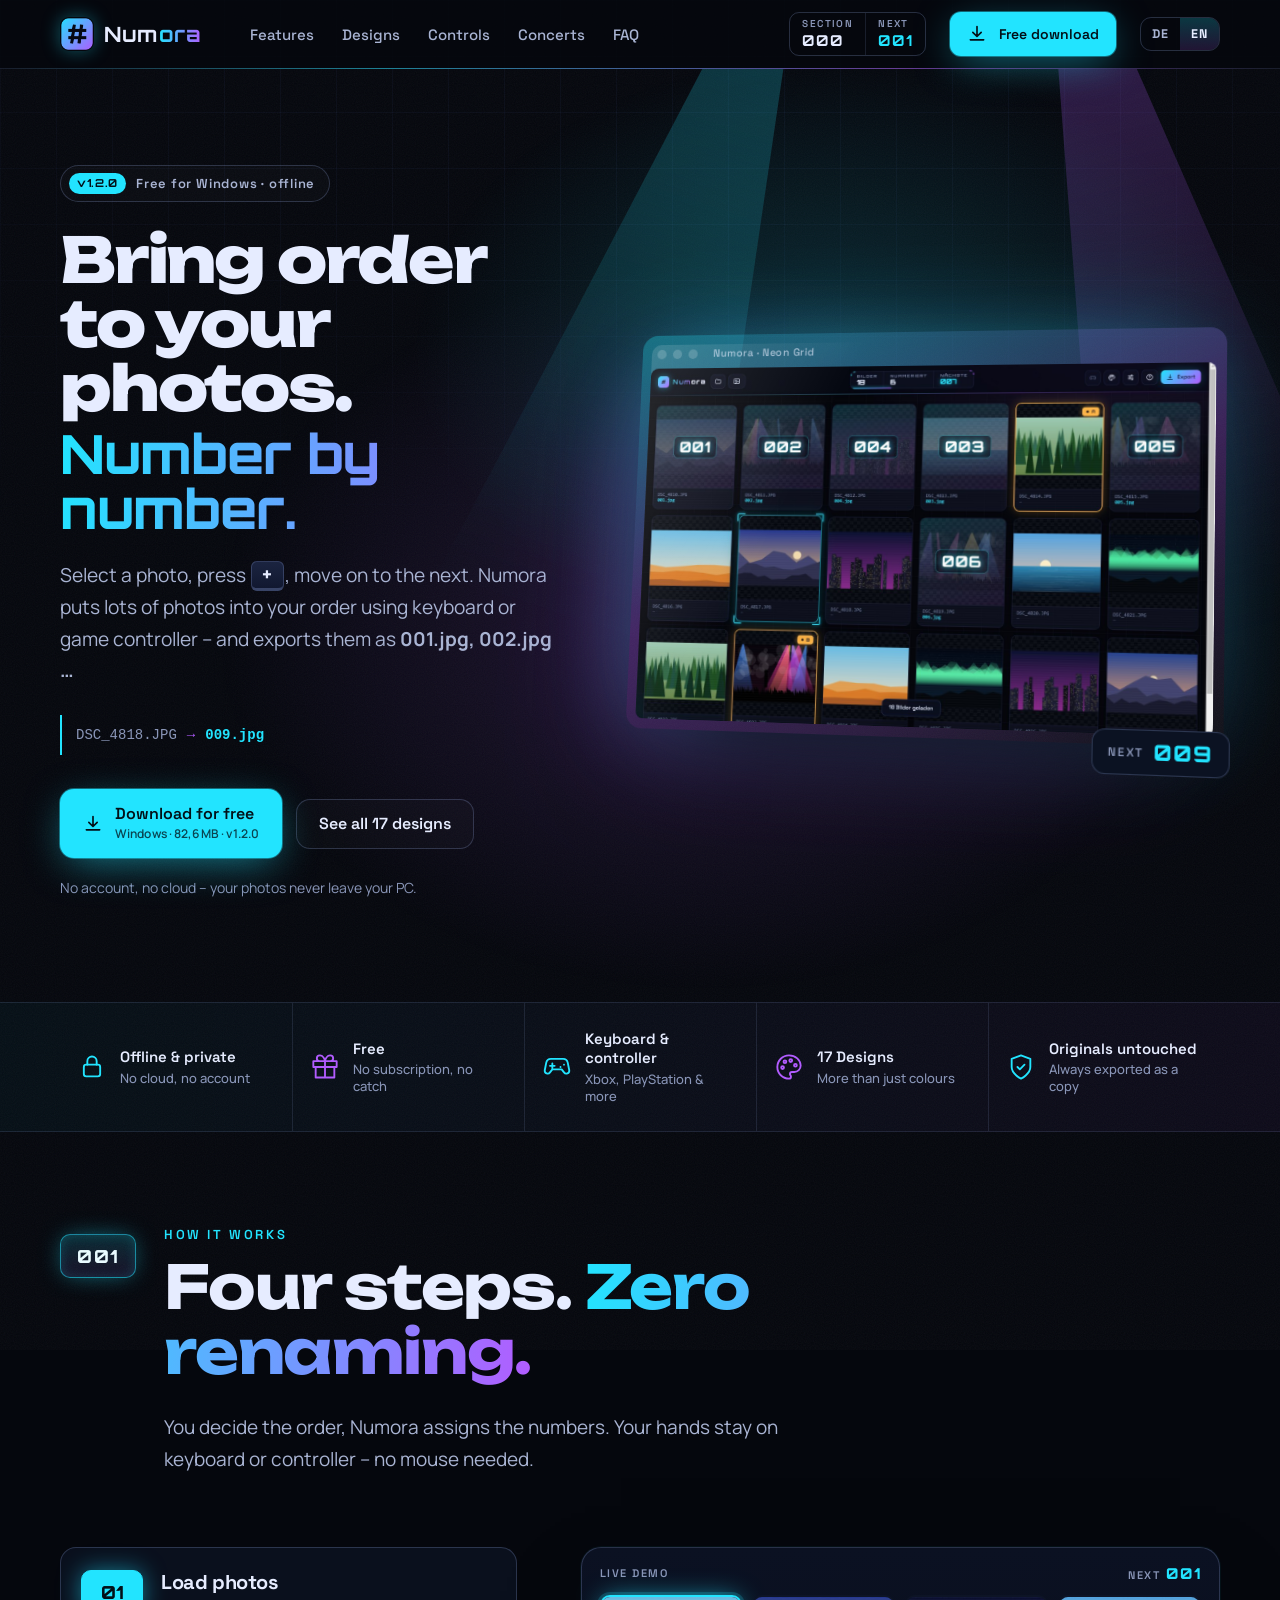
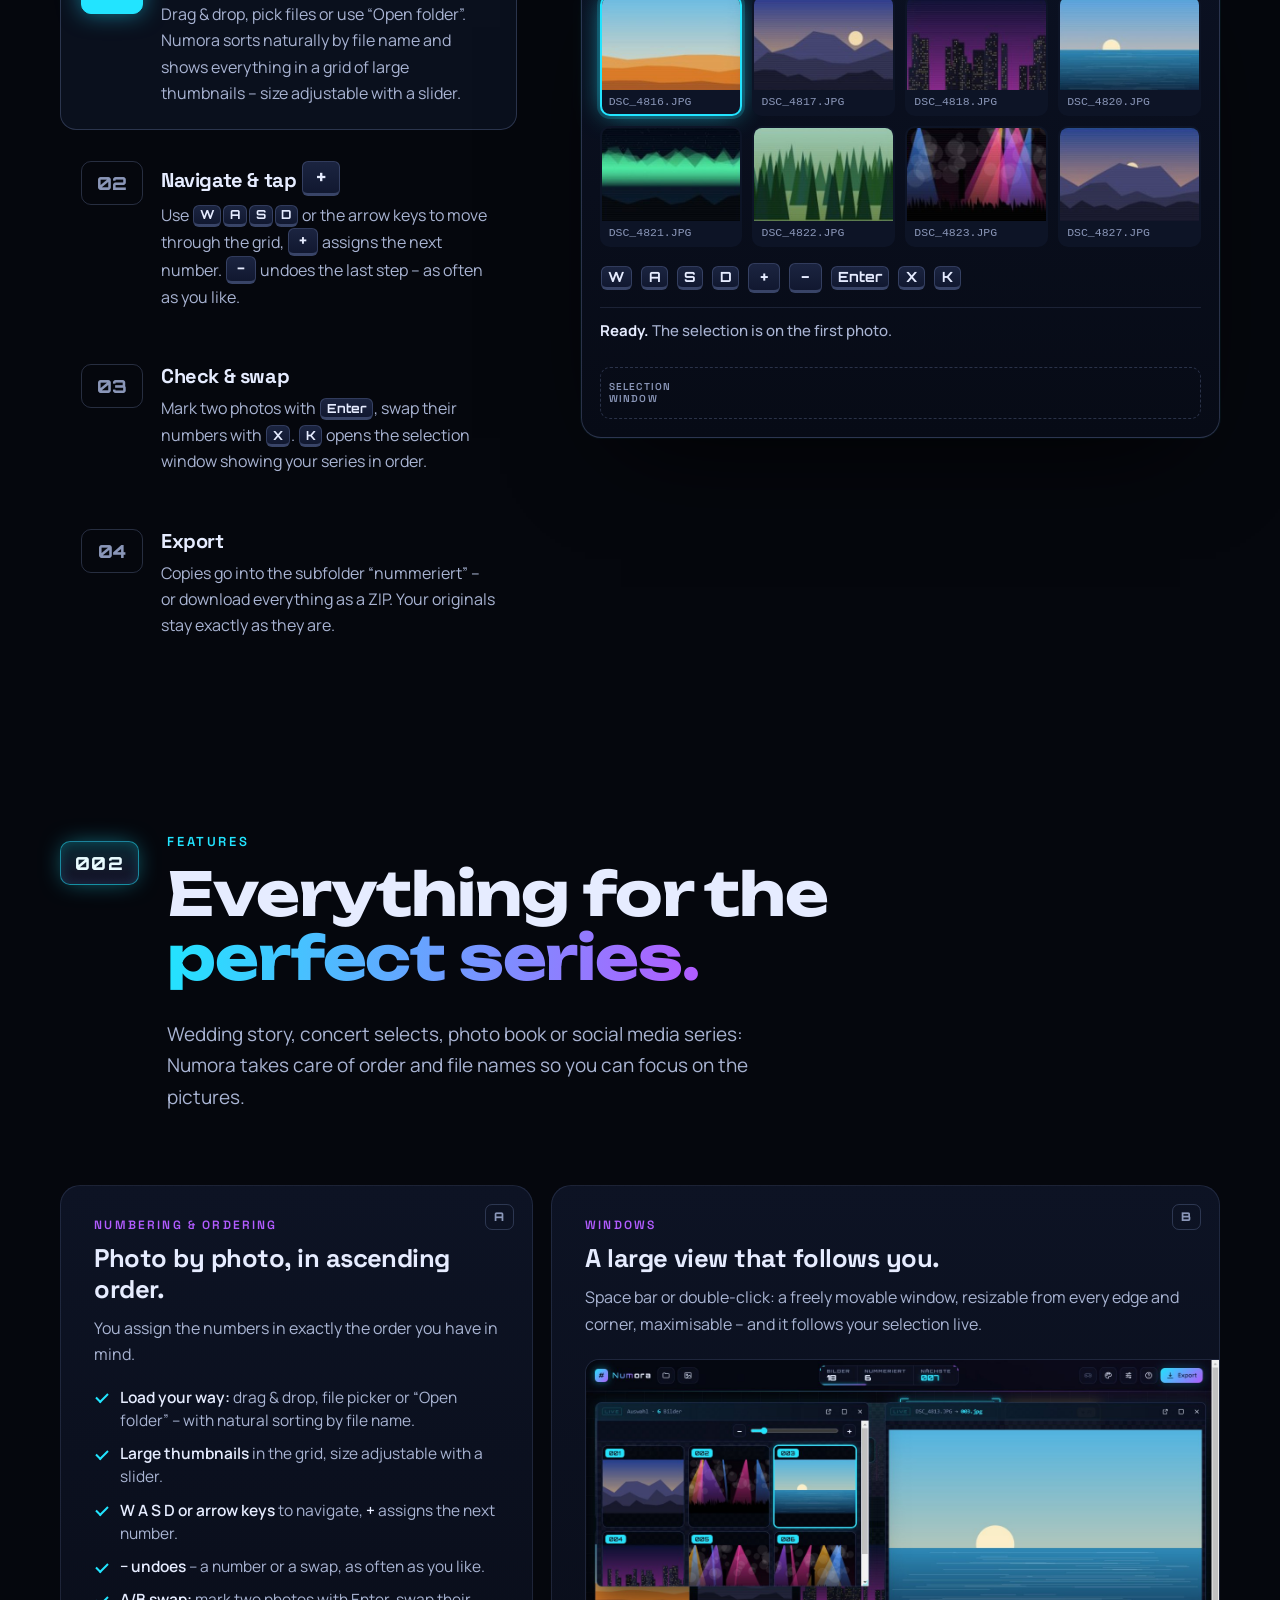
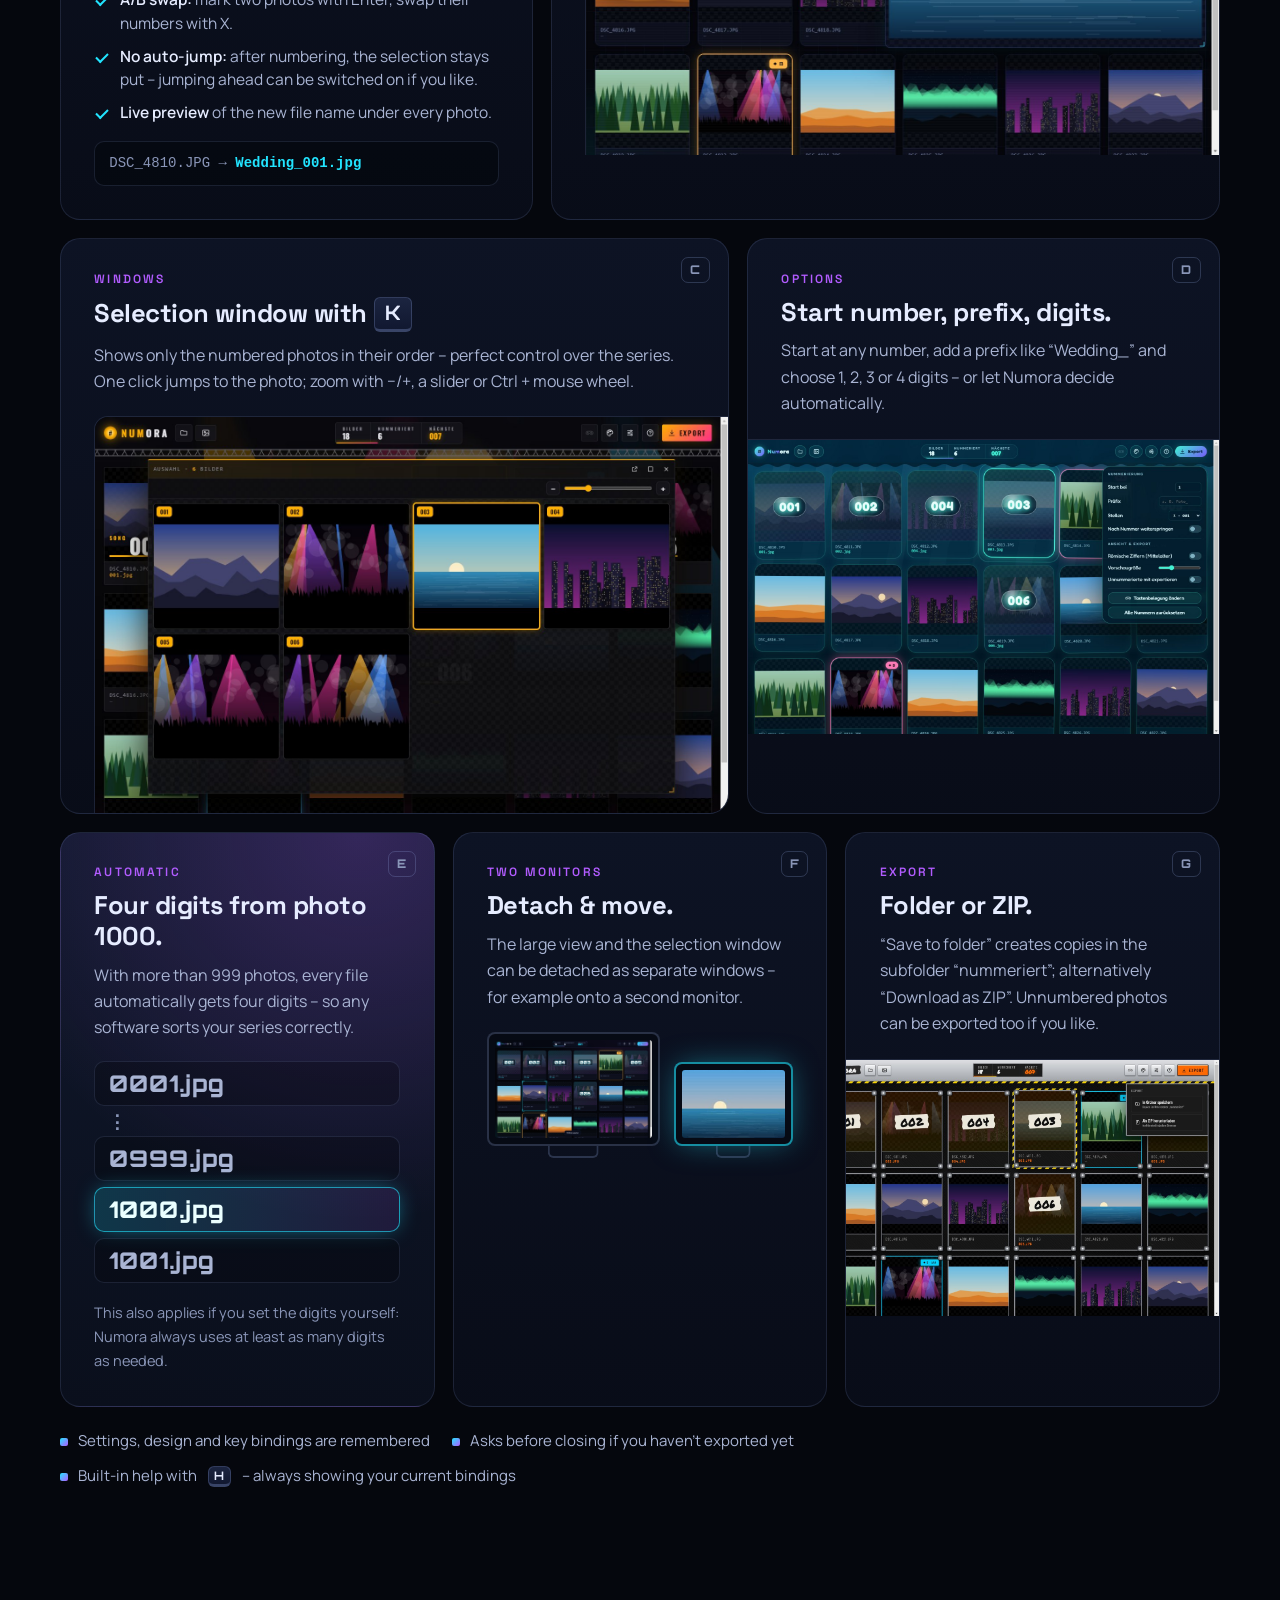
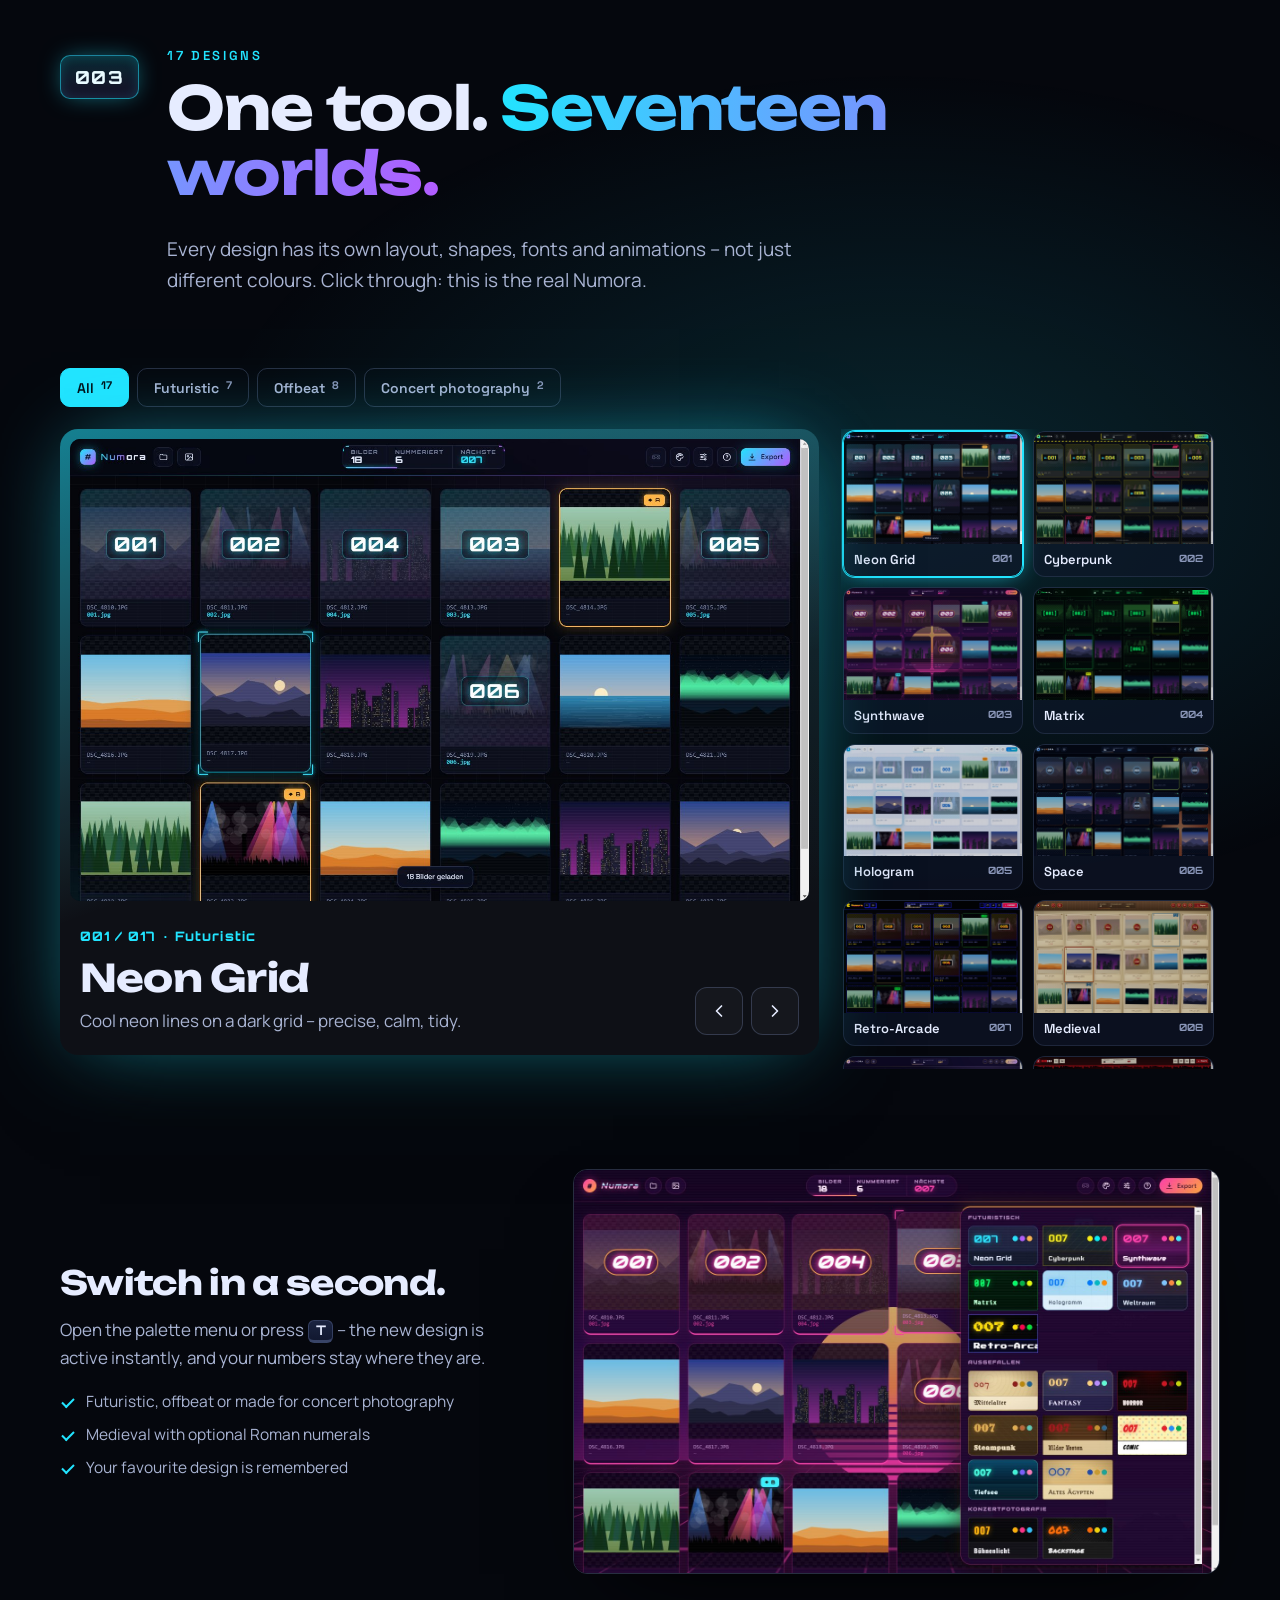
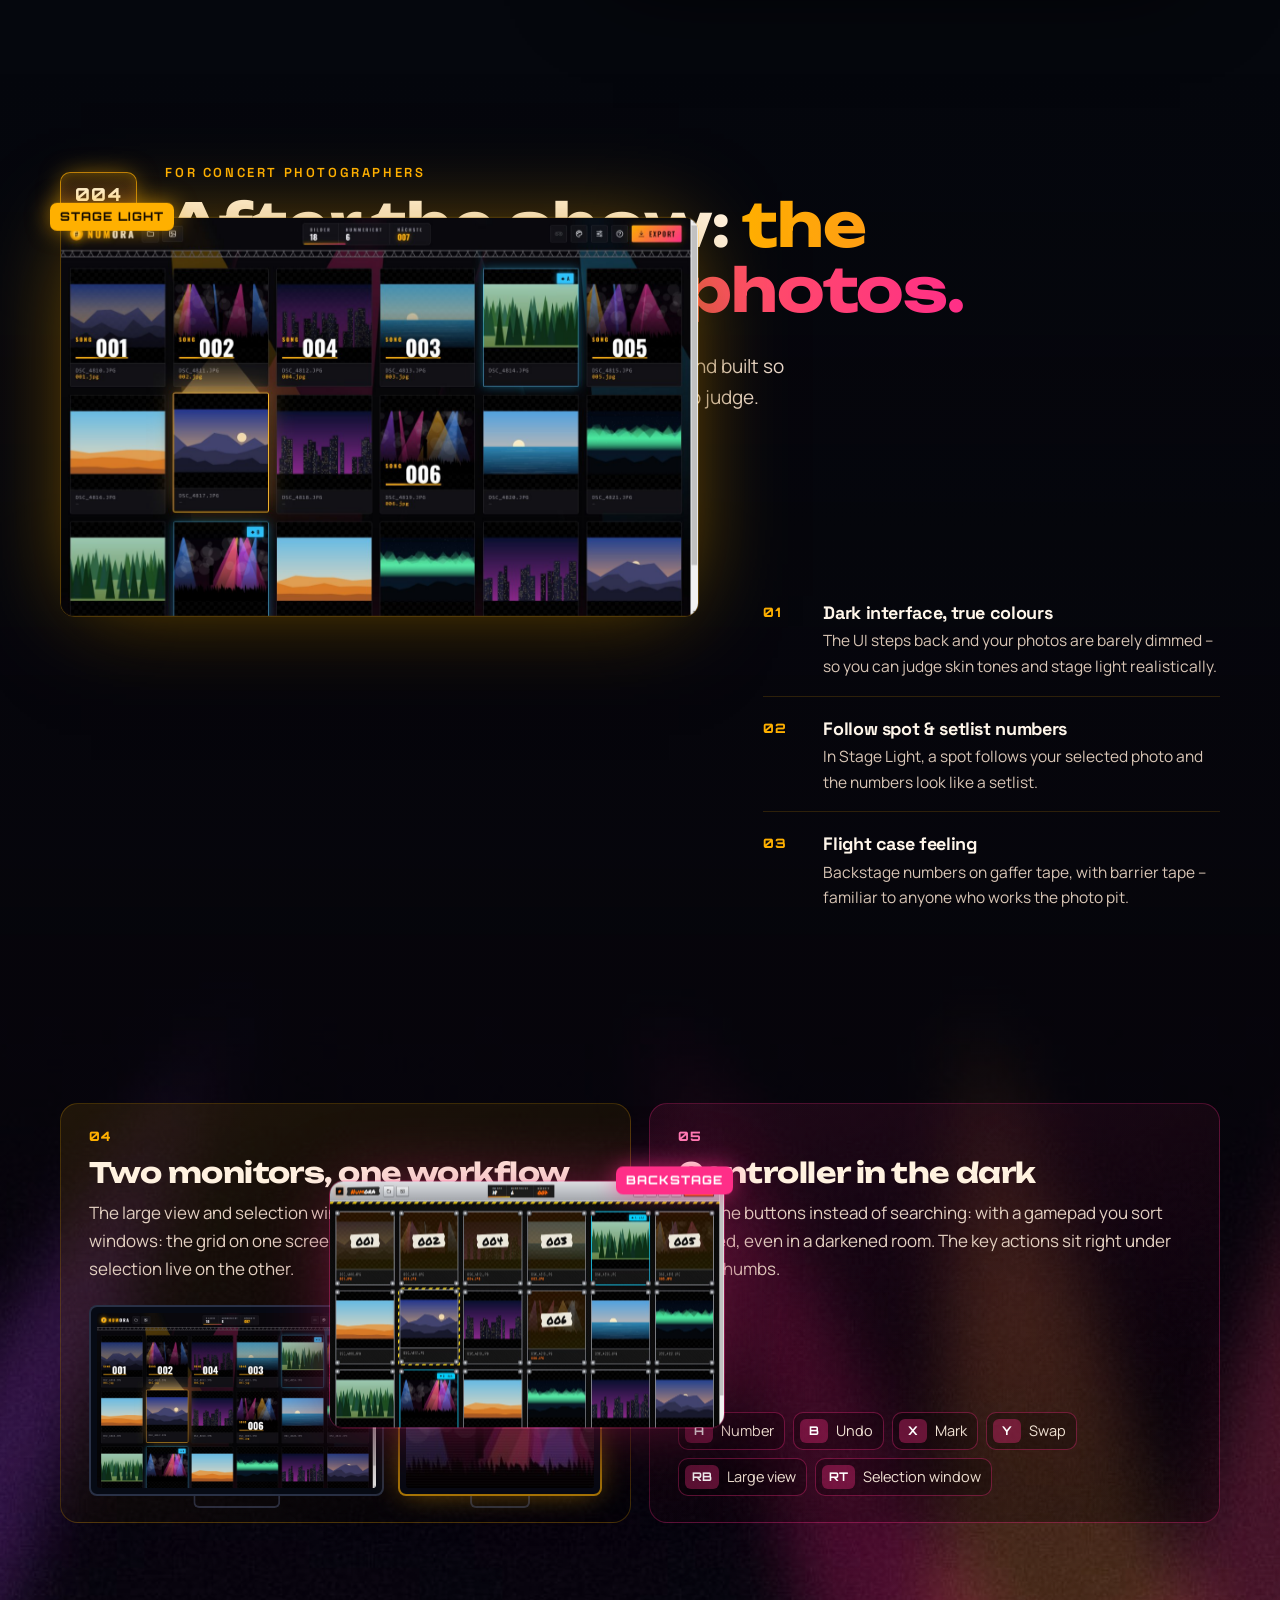
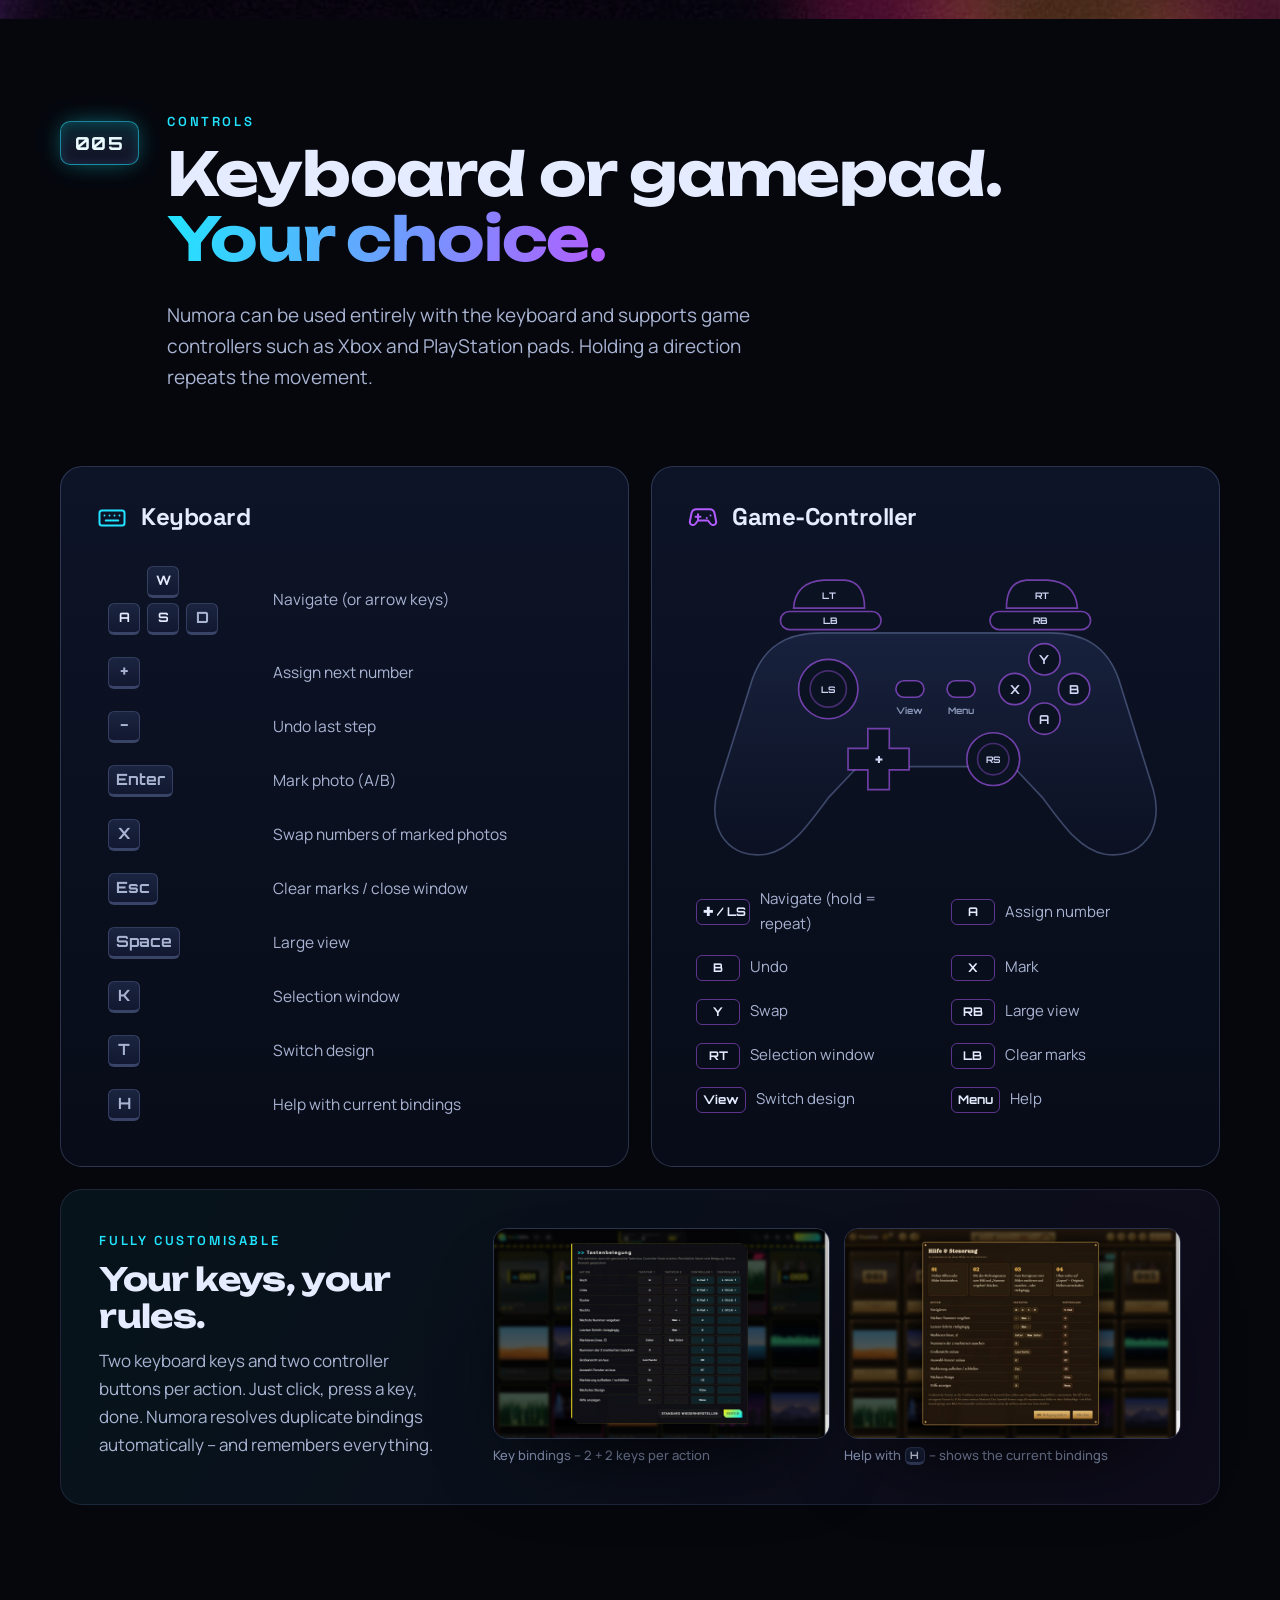
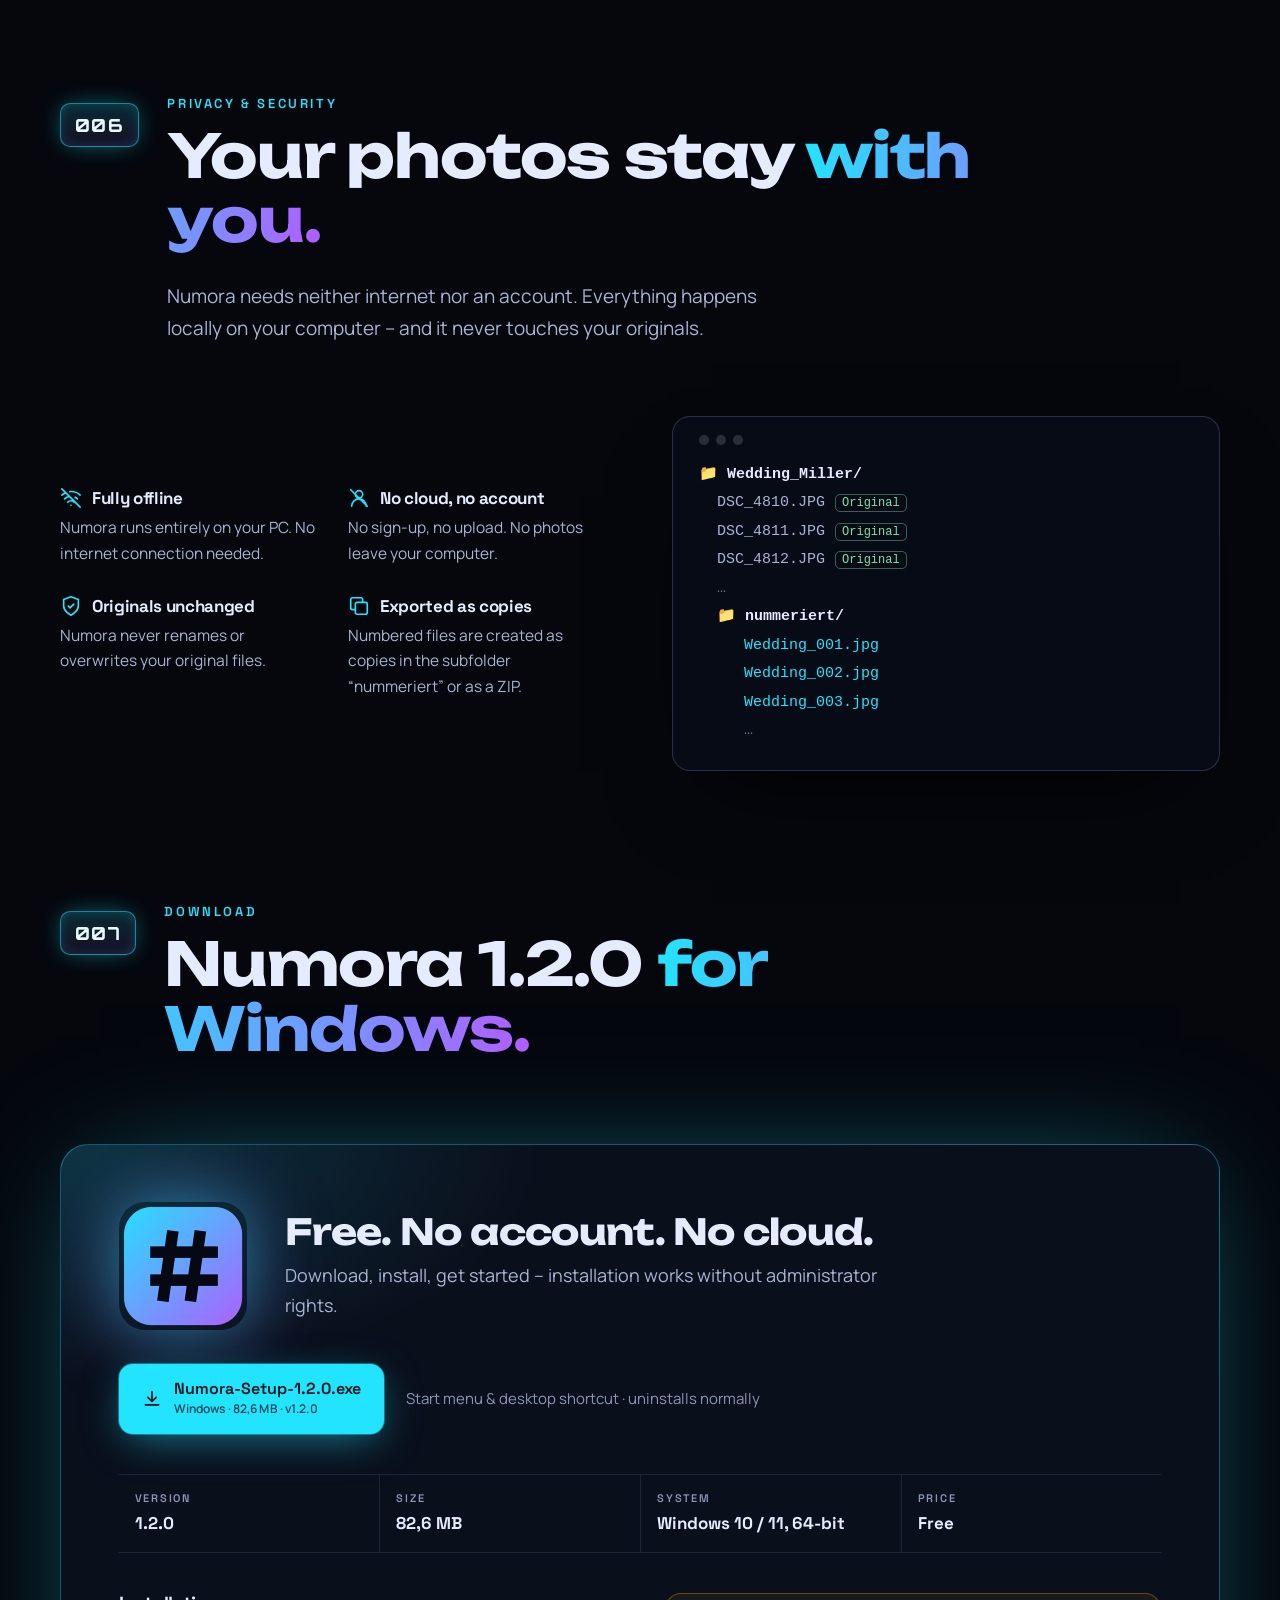
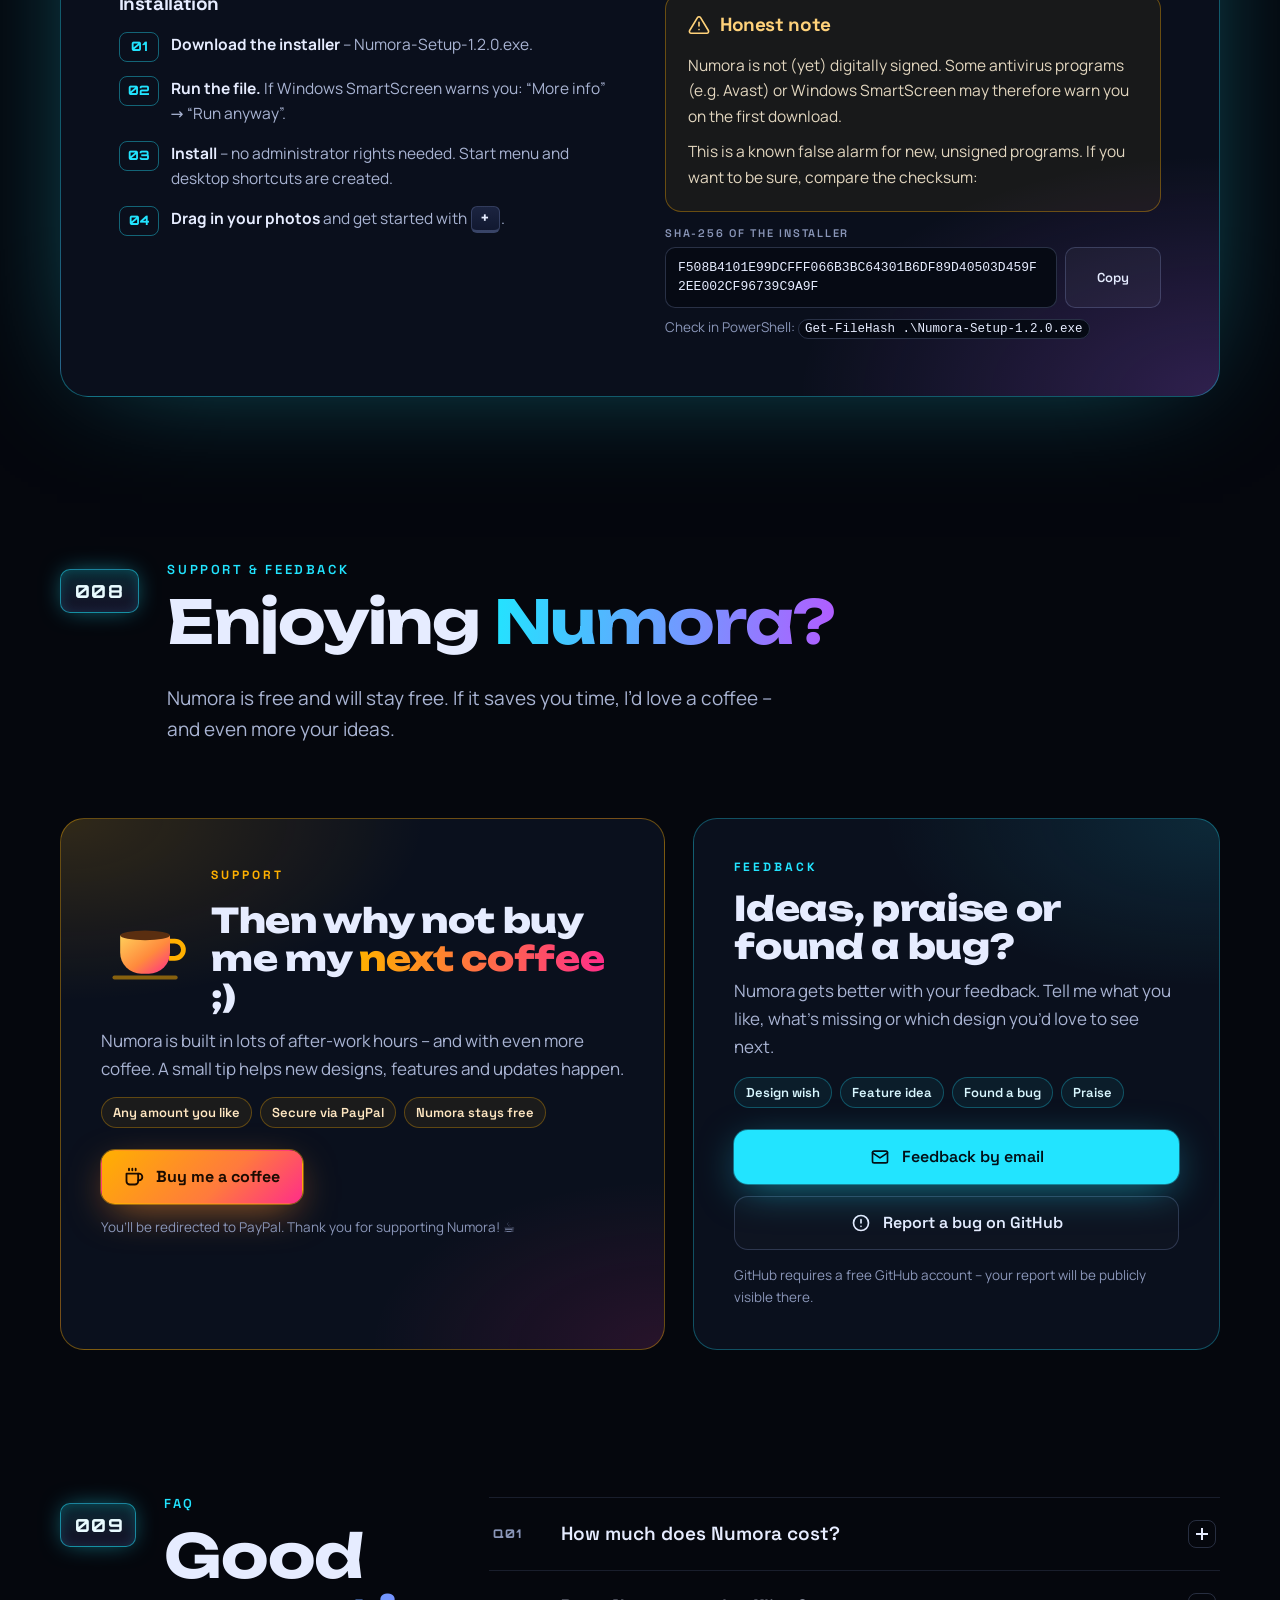
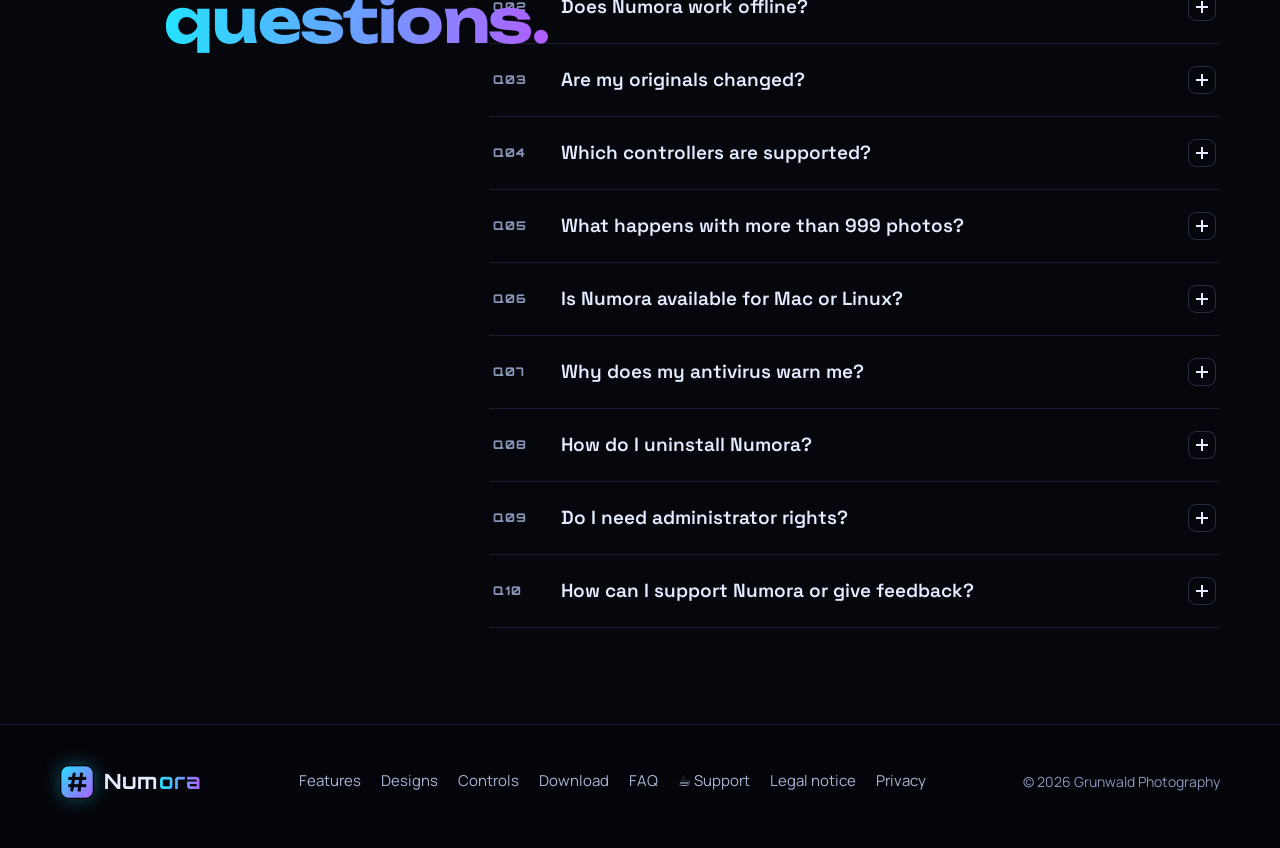
==== en/index.html @ fac5c3ee "Englische Version (/en/) mit DE/EN-Umschalter, kompakter Nav-Button auf dem Handy Co-Authored-By: Cl" ====
<!DOCTYPE html>
<html lang="en">
<head>
<meta charset="utf-8">
<meta name="viewport" content="width=device-width, initial-scale=1">
<title>Numora – Number your photos with keyboard & controller | Free for Windows</title>
<meta name="description" content="Numora quickly puts lots of photos in order with keyboard or game controller and exports them as 001.jpg, 002.jpg … Free, fully offline, 17 designs. For Windows 10/11.">
<meta name="theme-color" content="#05070d">
<link rel="icon" type="image/png" href="../assets/numora-icon.png">
<link rel="apple-touch-icon" href="../assets/numora-icon.png">
<meta property="og:type" content="website">
<meta property="og:locale" content="en_US">
<meta property="og:title" content="Numora – Bring order to your photos. Number by number.">
<meta property="og:description" content="Sort and number photos with keyboard or game controller. Free, offline, 17 designs – for Windows.">
<meta property="og:image" content="https://khoron-ip.github.io/numora/assets/screens/design-neon.jpg">
<meta property="og:image:width" content="1440">
<meta property="og:image:height" content="900">
<meta name="twitter:card" content="summary_large_image">
<link rel="alternate" hreflang="de" href="https://khoron-ip.github.io/numora/">
<link rel="alternate" hreflang="en" href="https://khoron-ip.github.io/numora/en/">
<link rel="alternate" hreflang="x-default" href="https://khoron-ip.github.io/numora/">
<link href="../assets/fonts/fonts.css" rel="stylesheet">
<script>document.documentElement.classList.add('js')</script>
<style>
:root{
  --bg:#05070d; --bg2:#0a0f1c; --bg3:#0f1628;
  --ink:#e6ecff; --mute:#8a96b8; --mute2:#a9b4d3;
  --line:rgba(150,170,230,.14); --line2:rgba(150,170,230,.24);
  --cyan:#22e4ff; --lila:#b25cff; --amber:#ffb000; --mag:#ff2e88;
  --glass:rgba(16,24,44,.55);
  --f-disp:"Unbounded",system-ui,sans-serif;
  --f-head:"Space Grotesk",system-ui,sans-serif;
  --f-num:"Orbitron",ui-monospace,monospace;
  --f-body:"Manrope",system-ui,sans-serif;
  --wrap:1240px; --gut:clamp(16px,4vw,40px);
  --ease:cubic-bezier(.2,.8,.2,1);
}
*,*::before,*::after{box-sizing:border-box}
html{scroll-behavior:smooth;scroll-padding-top:84px;-webkit-text-size-adjust:100%}
body{margin:0;background:var(--bg);color:var(--ink);font:400 17px/1.65 var(--f-body);overflow-x:hidden;-webkit-font-smoothing:antialiased}
img{max-width:100%;height:auto;display:block}
a{color:inherit}
h1,h2,h3,h4{margin:0;font-weight:700;line-height:1.08;letter-spacing:-.02em}
p{margin:0}
ul,ol{margin:0;padding:0;list-style:none}
:focus-visible{outline:2px solid var(--cyan);outline-offset:3px;border-radius:6px}
.skip{position:absolute;left:-9999px;top:8px;background:var(--cyan);color:#001;padding:8px 14px;border-radius:8px;z-index:100;font-weight:700}
.skip:focus{left:12px}
.wrap{max-width:var(--wrap);margin:0 auto;padding:0 var(--gut)}
.sr{position:absolute;width:1px;height:1px;overflow:hidden;clip:rect(0 0 0 0);white-space:nowrap}

/* page atmosphere: fine grid + grain */
body::before{content:"";position:fixed;inset:0;pointer-events:none;z-index:0;
  background-image:linear-gradient(rgba(120,150,255,.045) 1px,transparent 1px),linear-gradient(90deg,rgba(120,150,255,.045) 1px,transparent 1px);
  background-size:56px 56px;mask-image:radial-gradient(ellipse 120% 80% at 50% 0%,#000 30%,transparent 85%)}
body::after{content:"";position:fixed;inset:-50%;pointer-events:none;z-index:1;opacity:.05;
  background-image:url("data:image/svg+xml,%3Csvg xmlns='http://www.w3.org/2000/svg' width='160' height='160'%3E%3Cfilter id='n'%3E%3CfeTurbulence type='fractalNoise' baseFrequency='.9' numOctaves='2' stitchTiles='stitch'/%3E%3C/filter%3E%3Crect width='100%25' height='100%25' filter='url(%23n)'/%3E%3C/svg%3E")}
main,header,footer{position:relative;z-index:2}

/* ---------- buttons ---------- */
.btn{display:inline-flex;align-items:center;gap:12px;text-decoration:none;font:600 16px/1 var(--f-head);border-radius:14px;padding:16px 22px;border:1px solid transparent;cursor:pointer;transition:transform .25s var(--ease),box-shadow .25s,background .25s,border-color .25s;white-space:nowrap}
.btn svg{width:20px;height:20px;flex:none}
.btn-dl{background:var(--cyan);color:#021018;box-shadow:0 0 0 1px rgba(34,228,255,.4),0 10px 40px -8px rgba(34,228,255,.55);position:relative;overflow:hidden}
.btn-dl::after{content:"";position:absolute;inset:0;background:linear-gradient(110deg,transparent 35%,rgba(255,255,255,.55) 50%,transparent 65%);transform:translateX(-120%);transition:transform .7s var(--ease)}
.btn-dl:hover{transform:translateY(-2px);box-shadow:0 0 0 1px rgba(34,228,255,.6),0 18px 50px -10px rgba(178,92,255,.7)}
.btn-dl:hover::after{transform:translateX(120%)}
.btn-dl:active{transform:translateY(0) scale(.98)}
.btn-dl .meta{display:block;font:600 12px/1.2 var(--f-body);opacity:.75;margin-top:5px;letter-spacing:.01em}
.btn-dl .lbl{display:flex;flex-direction:column;align-items:flex-start}
.btn-ghost{color:var(--ink);border-color:var(--line2);background:rgba(255,255,255,.02)}
.btn-ghost:hover{border-color:var(--lila);background:rgba(178,92,255,.08);transform:translateY(-2px)}
.btn-ghost:active{transform:none}

/* ---------- nav ---------- */
.nav{position:sticky;top:0;z-index:50;background:rgba(5,7,13,.86);border-bottom:1px solid var(--line)}
.nav::after{content:"";position:absolute;left:0;right:0;bottom:-1px;height:1px;background:linear-gradient(90deg,transparent,var(--cyan) 30%,var(--lila) 70%,transparent);opacity:.5}
.nav-in{display:flex;align-items:center;gap:24px;height:68px}
.logo{display:flex;align-items:center;gap:10px;text-decoration:none;font:700 21px/1 var(--f-num);letter-spacing:.04em}
.logo img{width:34px;height:34px;border-radius:9px;box-shadow:0 0 18px rgba(34,228,255,.35)}
.logo b{background:linear-gradient(90deg,var(--cyan),var(--lila));-webkit-background-clip:text;background-clip:text;color:transparent}
.nav-links{display:flex;gap:4px;margin-left:12px}
.nav-links a{text-decoration:none;font:500 15px/1 var(--f-head);color:var(--mute2);padding:10px 12px;border-radius:9px;transition:color .2s,background .2s}
.nav-links a:hover,.nav-links a.on{color:var(--ink);background:rgba(255,255,255,.05)}
.nav-links a.on{box-shadow:inset 0 -2px 0 var(--cyan)}
.counter{margin-left:auto;display:flex;border:1px solid var(--line2);border-radius:10px;overflow:hidden;font:600 10px/1 var(--f-head);letter-spacing:.14em;color:var(--mute);text-transform:uppercase}
.counter div{padding:6px 12px 7px}
.counter div+div{border-left:1px solid var(--line)}
.counter b{display:block;font:700 15px/1 var(--f-num);color:var(--ink);letter-spacing:.06em;margin-top:4px}
.counter .nx b{color:var(--cyan)}
.nav .btn{padding:11px 16px;font-size:14px;border-radius:11px}
.burger{display:none;margin-left:auto;background:none;border:1px solid var(--line2);color:var(--ink);border-radius:10px;width:44px;height:44px;cursor:pointer}
.burger span{display:block;width:18px;height:2px;background:currentColor;margin:4px auto;transition:transform .25s}
@media (max-width:1080px){.counter{display:none}.nav-in .btn{margin-left:auto}}
@media (max-width:880px){
  .js .nav-links{position:absolute;top:68px;left:0;right:0;flex-direction:column;background:#070a14;border-bottom:1px solid var(--line);padding:10px var(--gut) 18px;margin:0;display:none}
  .js .nav-links a{padding:14px 12px;font-size:17px}
  .js .nav.open .nav-links{display:flex}
  .js .burger{display:block;margin-left:0}
  .nav-in .btn{margin-left:auto}
  html:not(.js) .nav-in{flex-wrap:wrap;height:auto;padding-top:12px;padding-bottom:8px;row-gap:6px}
  html:not(.js) .nav-in>nav{order:3;width:100%}
  html:not(.js) .nav-links{margin:0;flex-wrap:wrap}
}
@media (max-width:440px){.nav .btn .t-long{display:none}.nav .btn{padding:11px 13px}.nav-in{gap:12px}}

/* ---------- section scaffolding & self-numbering ---------- */
section{position:relative}
.sec{padding:clamp(60px,7.5vw,100px) 0}
.sec-head{display:grid;grid-template-columns:auto 1fr;gap:10px 28px;align-items:start;margin-bottom:clamp(40px,6vw,72px);max-width:980px}
.sec-no{grid-row:span 2;font:800 clamp(15px,1.6vw,18px)/1 var(--f-num);letter-spacing:.08em;color:#e9fbff;padding:12px 14px;border-radius:10px;border:1px solid rgba(34,228,255,.55);background:linear-gradient(180deg,rgba(34,228,255,.16),rgba(178,92,255,.10));box-shadow:0 0 24px -6px rgba(34,228,255,.6),inset 0 0 12px rgba(34,228,255,.18);margin-top:6px;min-width:76px;text-align:center}
.js .sec-no{opacity:0;transform:translateY(-40px) scale(1.4)}
.js .sec-no.in{animation:stamp .7s var(--ease) forwards}
@keyframes stamp{0%{opacity:0;transform:translateY(-40px) scale(1.4)}60%{opacity:1;transform:translateY(3px) scale(.96)}100%{opacity:1;transform:none}}
.kicker{font:600 13px/1 var(--f-head);text-transform:uppercase;letter-spacing:.2em;color:var(--cyan);margin-bottom:14px;display:block}
.sec-head h2{font-family:var(--f-disp);font-size:clamp(32px,5vw,60px);font-weight:700}
.sec-head p{color:var(--mute2);font-size:clamp(17px,1.5vw,19px);max-width:640px;margin-top:18px}
@media (max-width:560px){.sec-head{grid-template-columns:minmax(0,1fr)}.sec-no{grid-row:auto;justify-self:start}}
.grad{background:linear-gradient(95deg,var(--cyan),var(--lila));-webkit-background-clip:text;background-clip:text;color:transparent}

.js .rv{opacity:0;transform:translateY(28px);transition:opacity .9s var(--ease),transform .9s var(--ease)}
.js .rv.in{opacity:1;transform:none}
.rv.d1{transition-delay:.08s}.rv.d2{transition-delay:.16s}.rv.d3{transition-delay:.24s}.rv.d4{transition-delay:.32s}

/* ---------- HERO ---------- */
.hero{padding:clamp(48px,8vw,96px) 0 clamp(60px,8vw,110px);overflow:hidden;--mx:65%;--my:30%}
.hero::before{content:"";position:absolute;inset:0;pointer-events:none;
  background:
    radial-gradient(600px 420px at var(--mx) var(--my),rgba(34,228,255,.16),transparent 70%),
    radial-gradient(700px 520px at calc(100% - var(--mx) + 20%) calc(var(--my) + 30%),rgba(178,92,255,.16),transparent 70%);
  transition:background .2s}
.beam{position:absolute;top:-120px;width:340px;height:900px;pointer-events:none;filter:blur(30px);opacity:.5;transform-origin:50% 0;mix-blend-mode:screen}
.beam.b1{left:48%;background:linear-gradient(180deg,rgba(34,228,255,.5),transparent 75%);clip-path:polygon(45% 0,55% 0,100% 100%,0 100%);transform:rotate(calc(18deg + var(--rot,0deg)))}
.beam.b2{left:70%;background:linear-gradient(180deg,rgba(178,92,255,.55),transparent 75%);clip-path:polygon(45% 0,55% 0,100% 100%,0 100%);transform:rotate(calc(-14deg - var(--rot,0deg)))}
.hero-grid{display:grid;grid-template-columns:minmax(0,11fr) minmax(0,13fr);gap:clamp(30px,4vw,56px);align-items:center;position:relative}
.eyebrow{display:inline-flex;align-items:center;gap:10px;font:600 13px/1 var(--f-head);letter-spacing:.06em;color:var(--mute2);border:1px solid var(--line2);border-radius:999px;padding:7px 14px 7px 8px;background:rgba(255,255,255,.02)}
.eyebrow i{font:700 11px/1 var(--f-num);font-style:normal;color:#021018;background:var(--cyan);padding:5px 8px;border-radius:999px;letter-spacing:.06em}
.hero h1{font-family:var(--f-disp);font-weight:800;font-size:clamp(38px,4.9vw,70px);line-height:1.02;letter-spacing:-.035em;margin:26px 0 24px}
.hero h1 .l2{display:block;font-family:var(--f-num);font-weight:800;letter-spacing:-.01em;font-size:.86em;margin-top:.12em}
.hero .lead{font-size:clamp(17px,1.5vw,20px);color:var(--mute2);max-width:520px}
.hero .lead kbd{font-size:1em;min-width:1.7em;height:1.55em;vertical-align:.05em}
.k.sym{font-family:var(--f-head);font-weight:700;font-size:1em}
.keys .k.sym,.kb li .k.sym{font-size:17px}
.ticker{margin:28px 0 34px;display:flex;align-items:center;gap:12px;font:500 14px/1 ui-monospace,Consolas,monospace;color:var(--mute);height:40px;border-left:2px solid var(--cyan);padding-left:14px;max-width:440px}
.ticker .win{position:relative;height:22px;overflow:hidden;flex:1}
.ticker .row{display:flex;gap:10px;align-items:center;height:22px;white-space:nowrap}
.ticker .row .to{color:var(--cyan);font-weight:700}
.ticker .row .ar{color:var(--lila)}
.js .ticker .rows{transition:transform .55s var(--ease)}
.cta-row{display:flex;flex-wrap:wrap;gap:14px;align-items:center}
.cta-note{margin-top:18px;font-size:14px;color:var(--mute)}

.stage{perspective:1600px;position:relative}
.frame{position:relative;border-radius:16px;padding:10px;background:linear-gradient(160deg,rgba(34,228,255,.35),rgba(178,92,255,.25) 50%,rgba(255,255,255,.04));
  transform:rotateY(-11deg) rotateX(6deg) rotateZ(.5deg);transform-style:preserve-3d;transition:transform .5s var(--ease);
  box-shadow:0 60px 120px -40px rgba(0,0,0,.9),0 0 90px -20px rgba(34,228,255,.45),-40px 40px 120px -40px rgba(178,92,255,.5)}
.frame-bar{display:flex;align-items:center;gap:7px;padding:4px 6px 10px}
.frame-bar span{width:10px;height:10px;border-radius:50%;background:rgba(255,255,255,.18)}
.frame-bar em{font:600 11px/1 var(--f-head);color:rgba(230,236,255,.6);font-style:normal;margin-left:10px;letter-spacing:.05em}
.frame .shot{position:relative;border-radius:8px;overflow:hidden;background:#0a0f1c}
.frame .shot img{width:100%}
.frame::after{content:"";position:absolute;inset:10px;border-radius:10px;pointer-events:none;background:linear-gradient(115deg,rgba(255,255,255,.14),transparent 30%)}
.drop{position:absolute;top:54.4%;width:9.4%;transform:translate(-50%,-50%);font:800 clamp(9px,1.45vw,21px)/1 var(--f-num);color:#eaffff;text-align:center;padding:.55em 0;border-radius:.45em;border:1px solid rgba(34,228,255,.75);background:rgba(8,20,32,.82);box-shadow:0 0 18px rgba(34,228,255,.65),inset 0 0 10px rgba(34,228,255,.25);letter-spacing:.04em}
.drop.d7{left:8.9%}.drop.d8{left:25.1%}.drop.d9{left:41.3%}
.js .drop{opacity:0;animation:fall 7.5s var(--ease) infinite}
.js .drop.d8{animation-delay:.6s}.js .drop.d9{animation-delay:1.2s}
@keyframes fall{0%{opacity:0;transform:translate(-50%,-260%) scale(1.5)}9%{opacity:1;transform:translate(-50%,-42%) scale(.95)}13%{transform:translate(-50%,-50%) scale(1)}78%{opacity:1;transform:translate(-50%,-50%)}88%,100%{opacity:0;transform:translate(-50%,-50%) scale(.9)}}
.next-chip{position:absolute;right:-6px;bottom:-26px;display:flex;align-items:center;gap:10px;background:#0b1222;border:1px solid var(--line2);border-radius:12px;padding:10px 14px;font:600 11px/1 var(--f-head);letter-spacing:.14em;text-transform:uppercase;color:var(--mute);box-shadow:0 20px 50px -20px #000;transform:translateZ(60px)}
.next-chip b{font:800 20px/1 var(--f-num);color:var(--cyan);letter-spacing:.04em}
@media (max-width:980px){
  .hero-grid{grid-template-columns:minmax(0,1fr)}
  .stage{margin-top:20px}
  .frame{transform:rotateX(8deg) rotateY(-6deg)}
}

/* ---------- benefits strip ---------- */
.perks{border-top:1px solid var(--line);border-bottom:1px solid var(--line);background:linear-gradient(90deg,rgba(34,228,255,.04),rgba(178,92,255,.05))}
.perks ul{display:grid;grid-template-columns:repeat(5,1fr)}
.perks li{display:flex;align-items:center;gap:14px;padding:26px 18px;font:600 15px/1.3 var(--f-head)}
.perks li+li{border-left:1px solid var(--line)}
.perks svg{width:28px;height:28px;flex:none;stroke:var(--cyan);fill:none;stroke-width:1.6;stroke-linecap:round;stroke-linejoin:round}
.perks li:nth-child(even) svg{stroke:var(--lila)}
.perks small{display:block;font:500 13px/1.3 var(--f-body);color:var(--mute);margin-top:3px}
@media (max-width:1080px){.perks ul{grid-template-columns:repeat(3,1fr)}.perks li:nth-child(4){border-left:0}.perks li:nth-child(n+4){border-top:1px solid var(--line)}}
@media (max-width:640px){.perks ul{grid-template-columns:repeat(2,minmax(0,1fr))}.perks li{padding:20px 10px}.perks li:nth-child(odd){border-left:0}.perks li:nth-child(4){border-left:1px solid var(--line)}.perks li:nth-child(n+3){border-top:1px solid var(--line)}.perks li:last-child{grid-column:span 2}}

/* ---------- how it works ---------- */
.how-grid{display:grid;grid-template-columns:minmax(0,5fr) minmax(0,7fr);gap:clamp(30px,5vw,70px);align-items:start}
.steps{counter-reset:s;display:grid;gap:8px}
.step{display:grid;grid-template-columns:62px 1fr;gap:18px;padding:22px 20px;border-radius:16px;border:1px solid transparent;transition:background .3s,border-color .3s}
.step.on{background:var(--glass);border-color:var(--line2)}
.step .n{font:800 18px/1 var(--f-num);color:var(--mute);border:1px solid var(--line2);border-radius:10px;height:44px;display:grid;place-items:center;transition:all .3s}
.step.on .n{color:#021018;background:var(--cyan);border-color:var(--cyan);box-shadow:0 0 22px rgba(34,228,255,.5)}
.step h3{font:700 20px/1.25 var(--f-head);margin-bottom:6px}
.step p{color:var(--mute2);font-size:16px}
.k{display:inline-grid;place-items:center;min-width:1.9em;height:1.75em;padding:0 .45em;font:700 .78em/1 var(--f-num);color:var(--ink);background:linear-gradient(180deg,#1b2440,#111830);border:1px solid var(--line2);border-bottom-width:3px;border-radius:6px;vertical-align:.1em;margin:0 1px}

.demo{position:sticky;top:96px;border-radius:20px;border:1px solid var(--line2);background:linear-gradient(180deg,#0b1122,#070b16);padding:18px;box-shadow:0 40px 100px -40px rgba(0,0,0,.9),0 0 0 1px rgba(34,228,255,.05)}
.demo-top{display:flex;justify-content:space-between;align-items:center;margin-bottom:14px;font:600 11px/1 var(--f-head);letter-spacing:.14em;text-transform:uppercase;color:var(--mute)}
.demo-top b{font:800 15px/1 var(--f-num);color:var(--cyan);letter-spacing:.06em;margin-left:6px}
.demo-grid{display:grid;grid-template-columns:repeat(4,1fr);gap:10px}
.tile{position:relative;border-radius:10px;overflow:hidden;border:2px solid transparent;transition:border-color .2s,box-shadow .2s,transform .2s;background:#0d1426}
.tile img{aspect-ratio:3/2;object-fit:cover;width:100%}
.tile .num{position:absolute;inset:auto 0 0 0;top:0;display:grid;place-items:center;pointer-events:none}
.tile .num span{font:800 clamp(13px,1.8vw,22px)/1 var(--f-num);padding:.45em .6em;border-radius:8px;background:rgba(6,14,26,.85);border:1px solid rgba(34,228,255,.7);box-shadow:0 0 14px rgba(34,228,255,.5);color:#eaffff;animation:pop .35s var(--ease)}
@keyframes pop{0%{transform:scale(1.8) translateY(-14px);opacity:0}100%{transform:none;opacity:1}}
.tile.cur{border-color:var(--cyan);box-shadow:0 0 0 3px rgba(34,228,255,.18),0 0 26px -4px rgba(34,228,255,.7)}
.tile .mk{position:absolute;top:6px;right:6px;font:800 10px/1 var(--f-num);color:#1a1000;background:var(--amber);padding:4px 6px;border-radius:5px}
.tile.ma,.tile.mb{border-color:var(--amber)}
.tile .fn{display:block;font:500 11.5px/1 ui-monospace,Consolas,monospace;color:var(--mute);padding:6px 7px 7px}
.tile .fn b{color:var(--cyan);font-weight:700}
.keys{display:flex;flex-wrap:wrap;gap:7px;margin-top:16px;align-items:center}
.keys .k{font-size:14px;transition:all .15s}
.keys .k.down{background:var(--cyan);color:#021018;border-color:var(--cyan);transform:translateY(2px);border-bottom-width:1px;box-shadow:0 0 18px rgba(34,228,255,.7)}
.keys .k.wide{min-width:4.2em}
.caption{margin-top:14px;min-height:48px;font:500 15px/1.45 var(--f-body);color:var(--mute2);border-top:1px solid var(--line);padding-top:12px}
.caption b{color:var(--ink)}
.strip{display:flex;gap:6px;margin-top:12px;padding:8px;border:1px dashed var(--line2);border-radius:10px;min-height:52px;align-items:center;transition:border-color .3s,box-shadow .3s}
.strip.pulse{border-color:var(--amber);box-shadow:0 0 0 3px rgba(255,176,0,.15)}
.strip .lab{font:600 10px/1.2 var(--f-head);letter-spacing:.12em;text-transform:uppercase;color:var(--mute);margin-right:6px;width:70px}
.strip figure{margin:0;position:relative;width:54px;border-radius:5px;overflow:hidden;flex:none}
.strip figure img{aspect-ratio:3/2;object-fit:cover}
.strip figure figcaption{position:absolute;inset:0;display:grid;place-items:center;font:800 10px/1 var(--f-num);color:#fff;background:rgba(0,0,0,.35);text-shadow:0 0 6px #000}
@media (max-width:980px){.how-grid{grid-template-columns:minmax(0,1fr)}.demo{position:relative;top:0}}
@media (max-width:520px){.demo-grid{gap:6px}.tile .fn{display:none}.demo{padding:12px}}

/* ---------- features bento ---------- */
.bento{display:grid;grid-template-columns:repeat(12,1fr);gap:18px}
.cell{position:relative;border-radius:20px;border:1px solid var(--line);background:linear-gradient(180deg,rgba(16,24,44,.75),rgba(10,15,28,.75));padding:clamp(22px,2.6vw,34px);overflow:hidden;isolation:isolate}
.cell h3{font:700 clamp(21px,2vw,26px)/1.2 var(--f-head);margin-bottom:10px}
.cell p{color:var(--mute2);font-size:16px}
.cell .tag{position:absolute;top:18px;right:18px;font:800 12px/1 var(--f-num);color:var(--mute);border:1px solid var(--line2);border-radius:7px;padding:6px 8px;letter-spacing:.06em;transition:all .3s}
.cell:hover .tag{color:#021018;background:var(--cyan);border-color:var(--cyan)}
.cell .grp{font:600 12px/1 var(--f-head);text-transform:uppercase;letter-spacing:.18em;color:var(--lila);display:block;margin-bottom:12px}
.ticks{display:grid;gap:10px;margin-top:18px}
.ticks li{position:relative;padding-left:26px;color:var(--mute2);font-size:15.5px;line-height:1.5}
.ticks li::before{content:"";position:absolute;left:2px;top:.5em;width:12px;height:7px;border-left:2px solid var(--cyan);border-bottom:2px solid var(--cyan);transform:rotate(-45deg)}
.ticks li strong{color:var(--ink);font-weight:600}
.c-num{grid-column:span 5}
.c-big{grid-column:span 7}
.c-sel{grid-column:span 7}
.c-opt{grid-column:span 5}
.c-four{grid-column:span 4}
.c-dock{grid-column:span 4}
.c-exp{grid-column:span 4}
.cell .pic{margin:22px calc(-1*clamp(22px,2.6vw,34px)) calc(-1*clamp(22px,2.6vw,34px));border-top:1px solid var(--line);overflow:hidden}
.cell .pic img{width:100%;transition:transform 1.2s var(--ease)}
.cell:hover .pic img{transform:scale(1.035)}
.c-big .pic,.c-sel .pic{margin-left:0;border-left:1px solid var(--line);border-top-left-radius:14px}
.c-opt .pic img{object-fit:cover;object-position:100% 0;aspect-ratio:16/10}
.c-exp .pic img{object-fit:cover;object-position:100% 0;aspect-ratio:16/11}
.c-four{background:radial-gradient(circle at 80% 0%,rgba(178,92,255,.22),transparent 60%),linear-gradient(180deg,#10182c,#0a0f1c)}
.c-four{display:flex;flex-direction:column}
.seq{display:grid;gap:6px;margin:20px 0 18px;font:800 clamp(18px,1.8vw,24px)/1 var(--f-num);letter-spacing:.04em}
.seq li{padding:10px 14px;border-radius:10px;border:1px solid var(--line);background:rgba(0,0,0,.25);color:var(--mute2)}
.seq li.gap{border:0;background:none;padding:0 14px;color:var(--mute);font-size:.8em}
.seq li.hot{color:#eaffff;border-color:rgba(34,228,255,.6);background:linear-gradient(90deg,rgba(34,228,255,.18),rgba(178,92,255,.12));box-shadow:0 0 22px -6px rgba(34,228,255,.6)}
.c-four .note{margin-top:auto;font-size:14.5px;color:var(--mute)}
.bigdigits .dim{color:var(--mute);font-size:.45em}
.fname{display:block;margin-top:16px;font:500 14px/1.4 ui-monospace,Consolas,monospace;color:var(--mute);padding:12px 14px;border-radius:10px;background:rgba(0,0,0,.3);border:1px solid var(--line)}
.fname b{color:var(--cyan)}
.monitors{display:flex;gap:14px;margin-top:22px;align-items:flex-end;justify-content:center}
.mon{position:relative;border:2px solid var(--line2);border-radius:8px;background:#060a14;padding:6px}
.mon::after{content:"";position:absolute;left:50%;bottom:-14px;width:30%;height:12px;transform:translateX(-50%);border:2px solid var(--line2);border-top:0;border-radius:0 0 6px 6px}
.mon img{border-radius:3px}
.mon.m1{width:58%}.mon.m2{width:40%;border-color:rgba(34,228,255,.6);box-shadow:0 0 30px -6px rgba(34,228,255,.5)}
.mini-list{display:flex;flex-wrap:wrap;gap:10px 22px;margin-top:22px;color:var(--mute2);font-size:15px}
.mini-list li{display:flex;align-items:center;gap:10px}
.mini-list li::before{content:"";width:8px;height:8px;border-radius:2px;background:linear-gradient(135deg,var(--cyan),var(--lila));flex:none}
@media (max-width:1080px){.c-num{grid-column:span 12}.c-big,.c-sel,.c-opt{grid-column:span 12}.c-four,.c-dock,.c-exp{grid-column:span 6}.c-exp{grid-column:span 12}}
@media (max-width:680px){.bento{gap:14px}.c-four,.c-dock,.c-exp{grid-column:span 12}.c-big .pic,.c-sel .pic{margin-left:calc(-1*clamp(22px,2.6vw,34px));border-left:0;border-radius:0}}

/* ---------- designs gallery ---------- */
.designs{--acc:#22e4ff;background:radial-gradient(1000px 600px at 70% 30%,color-mix(in srgb,var(--acc) 14%,transparent),transparent 70%);transition:background .6s}
.filters{display:flex;flex-wrap:wrap;gap:8px;margin-bottom:22px}
.filters button{font:600 14px/1 var(--f-head);color:var(--mute2);background:transparent;border:1px solid var(--line2);padding:11px 16px;border-radius:10px;cursor:pointer;transition:all .2s}
.filters button sup{font:700 11px/1 var(--f-head);margin-left:7px;color:var(--mute);vertical-align:.35em}
.filters button:hover{color:var(--ink);border-color:var(--mute)}
.filters button[aria-pressed="true"]{color:#021018;background:var(--acc);border-color:var(--acc)}
.filters button[aria-pressed="true"] sup{color:#021018}
.gal{display:grid;grid-template-columns:minmax(0,8fr) minmax(0,4fr);gap:22px;align-items:start}
.preview{position:relative;border-radius:18px;padding:10px;background:linear-gradient(160deg,color-mix(in srgb,var(--acc) 55%,transparent),rgba(255,255,255,.04) 55%);box-shadow:0 0 80px -20px color-mix(in srgb,var(--acc) 60%,transparent),0 40px 100px -40px #000;transition:box-shadow .6s,background .6s}
.preview .shot{position:relative;border-radius:10px;overflow:hidden;aspect-ratio:16/10;background:#0a0f1c}
.preview .shot img{position:absolute;inset:0;width:100%;height:100%;object-fit:cover;transition:opacity .45s ease,transform .7s var(--ease)}
.preview .shot img.out{opacity:0;transform:scale(1.03)}
.pv-info{display:flex;flex-wrap:wrap;justify-content:space-between;gap:16px 24px;align-items:end;padding:20px 10px 10px}
.pv-info .idx{font:800 13px/1 var(--f-num);color:var(--acc);letter-spacing:.08em;transition:color .6s}
.pv-info h3{font:700 clamp(26px,3vw,38px)/1.1 var(--f-disp);margin:8px 0 8px}
.pv-info p{color:var(--mute2);max-width:520px}
.pv-nav{display:flex;gap:8px}
.pv-nav button{width:48px;height:48px;border-radius:12px;border:1px solid var(--line2);background:rgba(255,255,255,.03);color:var(--ink);cursor:pointer;display:grid;place-items:center;transition:all .2s}
.pv-nav button:hover{border-color:var(--acc);color:var(--acc)}
.pv-nav button:active{transform:scale(.95)}
.pv-nav svg{width:20px;height:20px;fill:none;stroke:currentColor;stroke-width:2;stroke-linecap:round;stroke-linejoin:round}
.thumbs{display:grid;grid-template-columns:repeat(2,minmax(0,1fr));gap:10px;max-height:640px;overflow:auto;padding:2px 6px 2px 2px;scrollbar-width:thin;scrollbar-color:#2a3558 transparent}
.thumb{all:unset;box-sizing:border-box;cursor:pointer;border-radius:12px;border:1px solid var(--line);background:rgba(16,24,44,.6);overflow:hidden;transition:border-color .2s,transform .2s,box-shadow .2s;display:block}
.thumb img{aspect-ratio:16/10;object-fit:cover;width:100%;opacity:.82;transition:opacity .2s}
.thumb span{display:flex;justify-content:space-between;gap:6px;padding:8px 10px 9px;font:600 13px/1.2 var(--f-head)}
.thumb span i{font:700 10px/1.2 var(--f-num);font-style:normal;color:var(--mute)}
.thumb:hover{transform:translateY(-2px);border-color:var(--line2)}
.thumb:hover img{opacity:1}
.thumb:focus-visible{outline:2px solid var(--acc);outline-offset:2px}
.thumb[aria-current="true"]{border-color:var(--acc);box-shadow:0 0 0 1px var(--acc),0 0 24px -6px var(--acc)}
.thumb[aria-current="true"] img{opacity:1}
.thumb[hidden]{display:none}
.switch-note{display:grid;grid-template-columns:minmax(0,5fr) minmax(0,7fr);gap:clamp(24px,4vw,56px);align-items:center;margin-top:clamp(60px,8vw,100px)}
.switch-note h3{font:700 clamp(24px,2.6vw,34px)/1.15 var(--f-disp);margin-bottom:14px}
.switch-note p{color:var(--mute2)}
.switch-note .ticks{margin-top:18px}
.tiltwrap{perspective:1200px;min-width:0}
.tilt img{width:100%}
.tilt{border-radius:14px;overflow:hidden;border:1px solid var(--line2);box-shadow:0 40px 90px -40px #000;transition:transform .4s var(--ease);transform-style:preserve-3d;will-change:transform}
@media (max-width:980px){.gal,.switch-note{grid-template-columns:minmax(0,1fr)}.thumbs{grid-template-columns:repeat(4,1fr);max-height:none}}
@media (max-width:640px){.thumbs{grid-template-columns:repeat(2,1fr)}.thumb span{font-size:12px}}

/* ---------- concert ---------- */
.concert{overflow:hidden;color:#fff2e0}
.concert .bgimg{position:absolute;left:0;right:0;top:-10%;bottom:-10%;background:url("../assets/concert-stage.jpg") center top/cover no-repeat;opacity:.85}
.concert::before{content:"";position:absolute;inset:0;z-index:1;background:linear-gradient(180deg,transparent,rgba(8,4,10,.25) 30%,rgba(8,4,10,.5) 70%,transparent)}
.concert .wrap{position:relative;z-index:2}
.concert .kicker{color:var(--amber)}
.concert .sec-no{color:#fff4dc;border-color:rgba(255,176,0,.7);background:linear-gradient(180deg,rgba(255,176,0,.2),rgba(255,46,136,.12));box-shadow:0 0 26px -6px rgba(255,176,0,.7),inset 0 0 12px rgba(255,176,0,.2)}
.concert .sec-head p{color:#e8d6c8}
.concert .grad{background-image:linear-gradient(95deg,var(--amber),var(--mag))}
.c-grid{display:grid;grid-template-columns:minmax(0,7fr) minmax(0,5fr);gap:clamp(30px,5vw,70px);align-items:center}
.c-shots{position:relative;padding-bottom:22%}
.c-shots .s1{position:relative;z-index:2;transform:rotate(-2deg)}
.c-shots .s2{position:absolute;width:62%;right:-4%;bottom:0;z-index:3;transform:rotate(3deg)}
.c-shots .tilt{border-color:rgba(255,176,0,.35)}
.c-shots .s1 .tilt{box-shadow:0 0 90px -20px rgba(255,176,0,.55),0 40px 90px -30px #000}
.c-shots .s2 .tilt{box-shadow:0 0 80px -20px rgba(255,46,136,.6),0 40px 90px -30px #000;border-color:rgba(255,46,136,.45)}
.c-label{position:absolute;z-index:4;font:800 12px/1 var(--f-num);letter-spacing:.08em;padding:8px 10px;border-radius:7px;color:#1a0f00;background:var(--amber);box-shadow:0 0 22px rgba(255,176,0,.6)}
.c-label.l1{left:-10px;top:-14px}
.c-label.l2{right:-8px;top:-14px;background:var(--mag);color:#fff;box-shadow:0 0 22px rgba(255,46,136,.6)}
.c-list{display:grid;gap:4px}
.c-list li{display:grid;grid-template-columns:44px 1fr;gap:16px;padding:16px 0;border-bottom:1px solid rgba(255,176,0,.16)}
.c-list li:last-child{border-bottom:0}
.c-list .ix{font:800 13px/1 var(--f-num);color:var(--amber);padding-top:5px;letter-spacing:.06em}
.c-list h3{font:700 18px/1.3 var(--f-head);margin-bottom:4px;color:#fff6ea}
.c-list p{color:#d9c6b6;font-size:15.5px}
.c-dark{margin-top:clamp(50px,6vw,80px);display:grid;grid-template-columns:repeat(2,1fr);gap:18px}
.c-dark article{border-radius:18px;padding:26px 28px;border:1px solid rgba(255,176,0,.22);background:linear-gradient(160deg,rgba(255,176,0,.10),rgba(0,0,0,.35))}
.c-dark article:nth-child(2){border-color:rgba(255,46,136,.28);background:linear-gradient(160deg,rgba(255,46,136,.10),rgba(0,0,0,.35))}
.c-dark h3{font:700 clamp(22px,2.2vw,28px)/1.15 var(--f-disp);margin-bottom:10px}
.c-dark p{color:#e3d0c1}
.c-dark article{display:flex;flex-direction:column}
.c-dark .ix{font:800 13px/1 var(--f-num);color:var(--amber);letter-spacing:.06em;margin-bottom:14px}
.c-dark article:nth-child(2) .ix{color:#ff7ab3}
.c-dark .monitors{margin-top:auto;padding-top:22px}
.c-dark .mon.m2{border-color:rgba(255,176,0,.7);box-shadow:0 0 30px -6px rgba(255,176,0,.6)}
.chips{display:flex;flex-wrap:wrap;gap:8px;margin-top:auto;padding-top:22px}
.chips li{display:flex;align-items:center;gap:8px;font-size:14.5px;color:#f1e2d4;border:1px solid rgba(255,46,136,.35);border-radius:10px;padding:6px 10px 6px 6px;background:rgba(0,0,0,.25)}
.chips b{font:700 12px/1 var(--f-num);color:#fff;background:rgba(255,46,136,.35);border-radius:6px;padding:6px 7px;min-width:28px;text-align:center}
@media (max-width:980px){.c-grid{grid-template-columns:minmax(0,1fr)}.c-dark{grid-template-columns:minmax(0,1fr)}.c-shots{margin:0 0 8px;padding-bottom:0;display:grid;gap:26px}.c-shots .s1,.c-shots .s2{position:relative;right:auto;bottom:auto;translate:none!important;transform:none}.c-shots .s2{width:82%;justify-self:end}.c-shots .s1{width:92%;margin-top:14px}}

/* ---------- controls ---------- */
.ctl-grid{display:grid;grid-template-columns:minmax(0,1fr) minmax(0,1fr);gap:22px}
.panel{border-radius:22px;border:1px solid var(--line2);background:linear-gradient(180deg,#0d1427,#080c18);padding:clamp(22px,3vw,36px);position:relative;overflow:hidden}
.panel-h{display:flex;align-items:center;gap:14px;margin-bottom:24px}
.panel-h svg{width:30px;height:30px;stroke:var(--cyan);fill:none;stroke-width:1.6;stroke-linecap:round;stroke-linejoin:round}
.panel:nth-child(2) .panel-h svg{stroke:var(--lila)}
.panel-h h3{font:700 24px/1.1 var(--f-head)}
.kb{display:grid;gap:4px}
.kb li{display:grid;grid-template-columns:150px 1fr;gap:16px;align-items:center;padding:9px 10px;border-radius:10px;transition:background .2s}
.kb li:hover{background:rgba(34,228,255,.06)}
.kb li .caps{display:flex;gap:5px;flex-wrap:wrap}
.kb li .k{font-size:13px;height:32px;min-width:32px}
.kb li span:last-child{color:var(--mute2);font-size:15.5px}
.wasd{display:grid;grid-template-columns:repeat(3,auto);gap:5px;justify-content:start}
.wasd .k:first-child{grid-column:2}
.wasd .k:nth-child(2){grid-column:1;grid-row:2}.wasd .k:nth-child(3){grid-column:2;grid-row:2}.wasd .k:nth-child(4){grid-column:3;grid-row:2}
.pad{width:100%;max-width:520px;margin:0 auto 10px;display:block;overflow:visible}
.pad .body{fill:url(#padg);stroke:rgba(150,170,230,.35);stroke-width:2}
.pad .b{fill:#0b1222;stroke:rgba(178,92,255,.6);stroke-width:2;transition:fill .2s,stroke .2s,filter .2s}
.pad text{font:700 15px var(--f-num);fill:#cfd7f5;text-anchor:middle;dominant-baseline:central;pointer-events:none}
.pad text.s{font-size:11px}
.pad .hl .b,.pad g:hover .b{fill:rgba(178,92,255,.45);stroke:#e2c4ff;filter:drop-shadow(0 0 8px rgba(178,92,255,.9))}
.pad g{cursor:default}
.legend{display:grid;grid-template-columns:repeat(2,minmax(0,1fr));gap:4px 14px}
.legend li{display:flex;gap:10px;align-items:center;padding:7px 8px;border-radius:9px;font-size:15px;color:var(--mute2);cursor:default;transition:background .2s}
.legend li:hover,.legend li.hl{background:rgba(178,92,255,.1);color:var(--ink)}
.legend b{min-width:44px;white-space:nowrap;font:700 12px/1 var(--f-num);color:var(--ink);border:1px solid rgba(178,92,255,.5);border-radius:6px;padding:6px 6px;text-align:center}
.remap{margin-top:22px;display:grid;grid-template-columns:minmax(0,4fr) minmax(0,8fr);gap:clamp(24px,4vw,50px);align-items:center;border-radius:22px;border:1px solid var(--line);padding:clamp(22px,3vw,40px);background:linear-gradient(120deg,rgba(34,228,255,.06),rgba(178,92,255,.06))}
.remap h3{font:700 clamp(24px,2.6vw,32px)/1.15 var(--f-disp);margin-bottom:12px}
.remap p{color:var(--mute2)}
.remap-shots{display:grid;grid-template-columns:repeat(2,minmax(0,1fr));gap:14px}
.remap-shots figure{margin:0}
.remap-shots figcaption{font:500 13px/1.3 var(--f-body);color:var(--mute);margin-top:8px}
@media (max-width:980px){.ctl-grid,.remap{grid-template-columns:minmax(0,1fr)}}
@media (max-width:520px){.kb li{grid-template-columns:112px minmax(0,1fr);gap:12px;padding:8px 6px}.kb li span:last-child{font-size:15px}.pad text{font-size:22px}.pad text.s{font-size:17px}.legend{grid-template-columns:minmax(0,1fr)}.remap-shots{grid-template-columns:minmax(0,1fr)}}

/* ---------- privacy ---------- */
.priv-grid{display:grid;grid-template-columns:minmax(0,6fr) minmax(0,6fr);gap:clamp(30px,5vw,70px);align-items:center}
.priv-pts{display:grid;grid-template-columns:repeat(2,minmax(0,1fr));gap:28px}
.priv-pts h3{font:700 17px/1.3 var(--f-head);margin-bottom:6px;display:flex;align-items:center;gap:10px}
.priv-pts h3 svg{width:22px;height:22px;stroke:var(--cyan);fill:none;stroke-width:1.8;stroke-linecap:round;stroke-linejoin:round;flex:none}
.priv-pts p{color:var(--mute2);font-size:15.5px}
.tree{font:500 15px/1.9 ui-monospace,Consolas,"Cascadia Mono",monospace;border-radius:18px;border:1px solid var(--line2);background:#070b16;padding:24px 26px;box-shadow:0 40px 90px -40px #000;overflow-x:auto}
.tree .bar{display:flex;gap:7px;margin:-6px 0 16px}
.tree .bar span{width:10px;height:10px;border-radius:50%;background:rgba(255,255,255,.14)}
.tree div{white-space:nowrap}
.tree .d{color:var(--ink);font-weight:700}
.tree .o{color:var(--mute2)}
.tree .o em{font-style:normal;color:#7ee2a8;font-size:12px;margin-left:10px;border:1px solid rgba(126,226,168,.4);border-radius:5px;padding:1px 6px}
.tree .n{color:var(--cyan)}
.tree .i1{padding-left:2ch}.tree .i2{padding-left:5ch}
.tree .g{color:#5f6b8c}
@media (max-width:980px){.priv-grid{grid-template-columns:minmax(0,1fr)}}
@media (max-width:520px){.priv-pts{grid-template-columns:minmax(0,1fr)}.tree{font-size:13px;padding:18px}}

/* ---------- download ---------- */
.dl{padding-bottom:clamp(70px,9vw,120px)}
.dl-card{position:relative;border-radius:28px;padding:clamp(26px,4.5vw,60px);overflow:hidden;border:1px solid rgba(34,228,255,.35);
  background:radial-gradient(800px 400px at 0% 0%,rgba(34,228,255,.18),transparent 60%),radial-gradient(700px 400px at 100% 100%,rgba(178,92,255,.22),transparent 60%),#0a0f1c;
  box-shadow:0 0 120px -40px rgba(34,228,255,.5)}
.dl-top{display:grid;grid-template-columns:auto 1fr;gap:clamp(20px,3vw,40px);align-items:center}
.dl-top img{width:clamp(84px,10vw,128px);height:auto;border-radius:26px;box-shadow:0 0 60px rgba(34,228,255,.4),0 0 90px rgba(178,92,255,.3)}
.dl-top h3{font:700 clamp(24px,2.8vw,36px)/1.1 var(--f-disp);letter-spacing:-.02em;margin-bottom:10px}
.dl-top p{color:var(--mute2);font-size:18px;max-width:620px}
.dl-act{display:flex;flex-wrap:wrap;gap:14px 22px;align-items:center;margin-top:34px}
.facts{display:grid;grid-template-columns:repeat(4,1fr);margin-top:40px;border-top:1px solid var(--line);border-bottom:1px solid var(--line)}
.facts div{padding:18px 16px}
.facts div+div{border-left:1px solid var(--line)}
.facts dt{font:600 11px/1 var(--f-head);text-transform:uppercase;letter-spacing:.16em;color:var(--mute)}
.facts dd{margin:8px 0 0;font:700 17px/1.3 var(--f-head)}
.dl-cols{display:grid;grid-template-columns:minmax(0,1fr) minmax(0,1fr);gap:clamp(24px,4vw,50px);margin-top:40px}
.dl-cols h3{font:700 19px/1.2 var(--f-head);margin-bottom:16px}
.inst{counter-reset:i;display:grid;gap:14px}
.inst li{counter-increment:i;display:grid;grid-template-columns:40px 1fr;gap:12px;color:var(--mute2);font-size:15.5px}
.inst li::before{content:counter(i,decimal-leading-zero);font:800 13px/1 var(--f-num);color:var(--cyan);border:1px solid rgba(34,228,255,.4);border-radius:8px;height:30px;display:grid;place-items:center}
.inst strong{color:var(--ink)}
.notice{border-radius:16px;border:1px solid rgba(255,176,0,.35);background:rgba(255,176,0,.06);padding:20px 22px}
.notice h3{display:flex;align-items:center;gap:10px;color:#ffd27a}
.notice h3 svg{width:22px;height:22px;stroke:currentColor;fill:none;stroke-width:1.8;stroke-linecap:round;stroke-linejoin:round}
.notice p{color:#e2d6bf;font-size:15.5px}
.notice p+p{margin-top:10px}
.hash{margin-top:16px}
.hash label{display:block;font:600 11px/1 var(--f-head);text-transform:uppercase;letter-spacing:.16em;color:var(--mute);margin-bottom:8px}
.hash-row{display:flex;gap:8px;align-items:stretch}
.hash code{flex:1;min-width:0;font:500 13px/1.5 ui-monospace,Consolas,monospace;color:var(--ink);background:#060a14;border:1px solid var(--line2);border-radius:10px;padding:10px 12px;word-break:break-all}
.copy{font:600 13px/1 var(--f-head);color:var(--ink);background:rgba(255,255,255,.04);border:1px solid var(--line2);border-radius:10px;padding:0 14px;cursor:pointer;transition:all .2s;min-width:96px}
.copy:hover{border-color:var(--cyan);color:var(--cyan)}
.copy.ok{color:#021018;background:var(--cyan);border-color:var(--cyan)}
.hash small{display:block;margin-top:8px;color:var(--mute);font-size:13.5px}
.hash small code{display:inline;padding:2px 6px;font-size:12.5px;word-break:normal}
@media (max-width:860px){.facts{grid-template-columns:repeat(2,minmax(0,1fr))}.facts div:nth-child(3){border-left:0}.facts div:nth-child(n+3){border-top:1px solid var(--line)}.dl-cols{grid-template-columns:minmax(0,1fr)}}
@media (max-width:560px){.dl-top{grid-template-columns:minmax(0,1fr)}.hash-row{flex-direction:column}.copy{padding:12px}.dl-act .btn{width:100%;justify-content:center}}

/* ---------- FAQ ---------- */
.faq-grid{display:grid;grid-template-columns:minmax(0,4fr) minmax(0,8fr);gap:clamp(24px,5vw,70px)}
.faq-grid .sec-head{margin-bottom:0;position:sticky;top:100px}
.faq details{border-bottom:1px solid var(--line)}
.faq details:first-child{border-top:1px solid var(--line)}
.faq summary{list-style:none;cursor:pointer;display:grid;grid-template-columns:56px 1fr 28px;gap:12px;align-items:center;padding:22px 4px;font:600 clamp(17px,1.6vw,19px)/1.35 var(--f-head);transition:color .2s}
.faq summary::-webkit-details-marker{display:none}
.faq summary:hover{color:var(--cyan)}
.faq summary .q{font:800 12px/1 var(--f-num);color:var(--mute);letter-spacing:.06em}
.faq details[open] summary .q{color:var(--cyan)}
.faq summary .pl{width:28px;height:28px;border:1px solid var(--line2);border-radius:8px;position:relative;transition:transform .3s var(--ease),border-color .2s}
.faq summary .pl::before,.faq summary .pl::after{content:"";position:absolute;left:50%;top:50%;width:12px;height:2px;background:currentColor;transform:translate(-50%,-50%)}
.faq summary .pl::after{transform:translate(-50%,-50%) rotate(90deg);transition:transform .3s}
.faq details[open] .pl{border-color:var(--cyan);color:var(--cyan)}
.faq details[open] .pl::after{transform:translate(-50%,-50%) rotate(0)}
.faq .a{padding:0 40px 24px 72px;color:var(--mute2)}
.faq .a p+p{margin-top:10px}
@media (max-width:980px){.faq-grid{grid-template-columns:minmax(0,1fr)}.faq-grid .sec-head{position:static}}
@media (max-width:560px){.faq summary{grid-template-columns:40px 1fr 28px}.faq .a{padding:0 0 22px 52px}}

/* ---------- footer ---------- */
footer{border-top:1px solid var(--line);padding:40px 0 50px;background:#04050a}
.foot{display:flex;flex-wrap:wrap;gap:20px 40px;align-items:center;justify-content:space-between}
.foot nav{display:flex;flex-wrap:wrap;gap:6px 20px}
.foot nav a{color:var(--mute2);text-decoration:none;font-size:15px}
.foot nav a:hover{color:var(--cyan);text-decoration:underline}
.foot small{color:var(--mute);font-size:14px}

@media (prefers-reduced-motion:reduce){
  html{scroll-behavior:auto}
  *,*::before,*::after{animation-duration:.001s!important;animation-iteration-count:1!important;transition-duration:.001s!important}
  .js .rv,.js .sec-no{opacity:1!important;transform:none!important}
  .js .drop{opacity:1;animation:none!important;transform:translate(-50%,-50%)}
  .beam{display:none}
}
.lang{display:flex;flex:none;border:1px solid var(--line2);border-radius:11px;overflow:hidden;font:700 12.5px/1 var(--f-head);letter-spacing:.08em}
.lang a{padding:10px 11px;color:var(--mute2);text-decoration:none;transition:background .2s,color .2s}
.lang a:hover{color:var(--ink);background:rgba(255,255,255,.04)}
.lang a[aria-current]{color:var(--ink);background:linear-gradient(180deg,rgba(34,228,255,.22),rgba(178,92,255,.16))}
@media (max-width:440px){.lang a{padding:9px 8px}}
@media (max-width:560px){.nav-in .btn-dl>span{display:none}.nav-in .btn-dl{padding:11px 12px;gap:0}}
</style>
</head>
<body>
<a class="skip" href="#main">Skip to content</a>

<header class="nav" id="nav">
  <div class="wrap nav-in">
    <a class="logo" href="#top" aria-label="Numora – back to top"><img src="../assets/numora-icon.png" alt="" width="34" height="34"><span>Num<b>ora</b></span></a>
    <nav aria-label="Main navigation">
      <div class="nav-links" id="navlinks">
        <a href="#funktionen">Features</a>
        <a href="#designs">Designs</a>
        <a href="#steuerung">Controls</a>
        <a href="#konzert">Concerts</a>
        <a href="#faq">FAQ</a>
      </div>
    </nav>
    <div class="counter" aria-hidden="true">
      <div>Section<b id="c-cur">000</b></div>
      <div class="nx">Next<b id="c-next">001</b></div>
    </div>
    <a class="btn btn-dl" href="https://github.com/khoron-ip/numora/releases/download/v1.2.0/Numora-Setup-1.2.0.exe" download aria-label="Download for free">
      <svg viewBox="0 0 24 24" fill="none" stroke="currentColor" stroke-width="2" stroke-linecap="round" stroke-linejoin="round" aria-hidden="true"><path d="M12 3v12m0 0-5-5m5 5 5-5M4 19h16"/></svg>
      <span>Free<span class="t-long"> download</span></span>
    </a>
    <div class="lang" role="group" aria-label="Sprache / Language"><a href="../" lang="de" hreflang="de">DE</a><a href="./" lang="en" hreflang="en" aria-current="page">EN</a></div>
    <button class="burger" type="button" aria-expanded="false" aria-controls="navlinks" aria-label="Open menu"><span></span><span></span><span></span></button>
  </div>
</header>

<main id="main">
<!-- ================= HERO ================= -->
<section class="hero" id="top">
  <div class="beam b1" aria-hidden="true"></div>
  <div class="beam b2" aria-hidden="true"></div>
  <div class="wrap hero-grid">
    <div>
      <span class="eyebrow rv"><i>v1.2.0</i> Free for Windows · offline</span>
      <h1 class="rv d1">Bring order to your photos. <span class="l2 grad">Number by number.</span></h1>
      <p class="lead rv d2">Select a photo, press <kbd class="k sym">+</kbd>, move on to the next. Numora puts lots of photos into your order using keyboard or game controller – and exports them as <strong>001.jpg, 002.jpg …</strong></p>
      <div class="ticker rv d3" aria-hidden="true">
        <div class="win"><div class="rows" id="ticker">
          <div class="row"><span>DSC_4816.JPG</span><span class="ar">→</span><span class="to">007.jpg</span></div>
          <div class="row"><span>DSC_4817.JPG</span><span class="ar">→</span><span class="to">008.jpg</span></div>
          <div class="row"><span>DSC_4818.JPG</span><span class="ar">→</span><span class="to">009.jpg</span></div>
          <div class="row"><span>DSC_4819.JPG</span><span class="ar">→</span><span class="to">010.jpg</span></div>
        </div></div>
      </div>
      <div class="cta-row rv d4">
        <a class="btn btn-dl" href="https://github.com/khoron-ip/numora/releases/download/v1.2.0/Numora-Setup-1.2.0.exe" download>
          <svg viewBox="0 0 24 24" fill="none" stroke="currentColor" stroke-width="2" stroke-linecap="round" stroke-linejoin="round" aria-hidden="true"><path d="M12 3v12m0 0-5-5m5 5 5-5M4 19h16"/></svg>
          <span class="lbl">Download for free<span class="meta">Windows · 82,6 MB · v1.2.0</span></span>
        </a>
        <a class="btn btn-ghost" href="#designs">See all 17 designs</a>
      </div>
      <p class="cta-note rv d4">No account, no cloud – your photos never leave your PC.</p>
    </div>
    <div class="stage rv d2">
      <div class="frame" id="heroFrame">
        <div class="frame-bar" aria-hidden="true"><span></span><span></span><span></span><em>Numora · Neon Grid</em></div>
        <div class="shot">
          <img src="../assets/screens/design-neon.jpg" width="1440" height="900" alt="Numora in the “Neon Grid” design: a grid of 18 thumbnails, six of them with large number badges from 001 to 006; at the top the counter shows Photos 18, Numbered 6, Next 007." fetchpriority="high">
          <span class="drop d7" aria-hidden="true">007</span>
          <span class="drop d8" aria-hidden="true">008</span>
          <span class="drop d9" aria-hidden="true">009</span>
        </div>
        <div class="next-chip" aria-hidden="true">Next <b id="heroNext">007</b></div>
      </div>
    </div>
  </div>
</section>

<!-- ================= PERKS ================= -->
<section class="perks" aria-label="Benefits at a glance">
  <ul class="wrap">
    <li><svg viewBox="0 0 24 24" aria-hidden="true"><rect x="5" y="10" width="14" height="10" rx="2"/><path d="M8 10V7a4 4 0 0 1 8 0v3"/></svg><span>Offline &amp; private<small>No cloud, no account</small></span></li>
    <li><svg viewBox="0 0 24 24" aria-hidden="true"><path d="M20 12v9H4v-9M2 7h20v5H2zM12 21V7M12 7H7.5a2.5 2.5 0 1 1 0-5C11 2 12 7 12 7zm0 0h4.5a2.5 2.5 0 1 0 0-5C13 2 12 7 12 7z"/></svg><span>Free<small>No subscription, no catch</small></span></li>
    <li><svg viewBox="0 0 24 24" aria-hidden="true"><path d="M6 11h4M8 9v4M15 12h.01M18 10h.01"/><path d="M17.3 5H6.7a4 4 0 0 0-3.9 3.2l-1.3 6.6A2.5 2.5 0 0 0 6 16.6L8 14h8l2 2.6a2.5 2.5 0 0 0 4.5-1.8l-1.3-6.6A4 4 0 0 0 17.3 5z"/></svg><span>Keyboard &amp; controller<small>Xbox, PlayStation &amp; more</small></span></li>
    <li><svg viewBox="0 0 24 24" aria-hidden="true"><circle cx="13.5" cy="6.5" r="1.2"/><circle cx="17.5" cy="10.5" r="1.2"/><circle cx="8.5" cy="7.5" r="1.2"/><circle cx="6.5" cy="12.5" r="1.2"/><path d="M12 2a10 10 0 0 0 0 20c1 0 1.7-.8 1.7-1.7 0-.5-.2-.9-.5-1.2-.3-.3-.4-.7-.4-1.1 0-.9.8-1.7 1.7-1.7h2A5.5 5.5 0 0 0 22 10.8C22 6 17.5 2 12 2z"/></svg><span>17 Designs<small>More than just colours</small></span></li>
    <li><svg viewBox="0 0 24 24" aria-hidden="true"><path d="M12 22s8-4 8-10V5l-8-3-8 3v7c0 6 8 10 8 10z"/><path d="m9 12 2 2 4-4"/></svg><span>Originals untouched<small>Always exported as a copy</small></span></li>
  </ul>
</section>

<!-- ================= HOW ================= -->
<section class="sec" id="so-gehts" data-no="001">
  <div class="wrap">
    <header class="sec-head">
      <span class="sec-no" aria-hidden="true">001</span>
      <div><span class="kicker">How it works</span><h2>Four steps. <span class="grad">Zero renaming.</span></h2></div>
      <p>You decide the order, Numora assigns the numbers. Your hands stay on keyboard or controller – no mouse needed.</p>
    </header>
    <div class="how-grid">
      <ol class="steps" id="steps">
        <li class="step on rv"><span class="n">01</span><div><h3>Load photos</h3><p>Drag &amp; drop, pick files or use “Open folder”. Numora sorts naturally by file name and shows everything in a grid of large thumbnails – size adjustable with a slider.</p></div></li>
        <li class="step rv d1"><span class="n">02</span><div><h3>Navigate &amp; tap <span class="k sym">+</span></h3><p>Use <span class="k">W</span><span class="k">A</span><span class="k">S</span><span class="k">D</span> or the arrow keys to move through the grid, <span class="k sym">+</span> assigns the next number. <span class="k sym">−</span> undoes the last step – as often as you like.</p></div></li>
        <li class="step rv d2"><span class="n">03</span><div><h3>Check &amp; swap</h3><p>Mark two photos with <span class="k">Enter</span>, swap their numbers with <span class="k">X</span>. <span class="k">K</span> opens the selection window showing your series in order.</p></div></li>
        <li class="step rv d3"><span class="n">04</span><div><h3>Export</h3><p>Copies go into the subfolder “nummeriert” – or download everything as a ZIP. Your originals stay exactly as they are.</p></div></li>
      </ol>

      <div class="demo rv d2" id="demo" aria-label="Animated demo: photos being numbered with the keyboard">
        <div class="demo-top"><span>Live demo</span><span>Next<b id="dNext">001</b></span></div>
        <div class="demo-grid" id="dGrid">
          <figure class="tile cur" style="margin:0"><img src="../assets/tiles/wueste.jpg" alt="Desert" width="320" height="212" loading="lazy"><span class="fn">DSC_4816.JPG</span></figure>
          <figure class="tile" style="margin:0"><img src="../assets/tiles/berge.jpg" alt="Mountains at night" width="320" height="212" loading="lazy"><span class="fn">DSC_4817.JPG</span></figure>
          <figure class="tile" style="margin:0"><img src="../assets/tiles/stadt.jpg" alt="Skyline" width="320" height="212" loading="lazy"><span class="fn">DSC_4818.JPG</span></figure>
          <figure class="tile" style="margin:0"><img src="../assets/tiles/meer.jpg" alt="Sea at sunset" width="320" height="212" loading="lazy"><span class="fn">DSC_4820.JPG</span></figure>
          <figure class="tile" style="margin:0"><img src="../assets/tiles/polar.jpg" alt="Northern lights" width="320" height="212" loading="lazy"><span class="fn">DSC_4821.JPG</span></figure>
          <figure class="tile" style="margin:0"><img src="../assets/tiles/wald.jpg" alt="Forest" width="320" height="212" loading="lazy"><span class="fn">DSC_4822.JPG</span></figure>
          <figure class="tile" style="margin:0"><img src="../assets/tiles/konzert.jpg" alt="Stage Light" width="320" height="212" loading="lazy"><span class="fn">DSC_4823.JPG</span></figure>
          <figure class="tile" style="margin:0"><img src="../assets/tiles/abend.jpg" alt="Evening mountains" width="320" height="212" loading="lazy"><span class="fn">DSC_4827.JPG</span></figure>
        </div>
        <div class="keys" id="dKeys" aria-hidden="true">
          <span class="k" data-k="W">W</span><span class="k" data-k="A">A</span><span class="k" data-k="S">S</span><span class="k" data-k="D">D</span>
          <span class="k sym" data-k="+">+</span><span class="k sym" data-k="−">−</span><span class="k wide" data-k="Enter">Enter</span><span class="k" data-k="X">X</span><span class="k" data-k="K">K</span>
        </div>
        <p class="caption" id="dCap" aria-live="off"><b>Ready.</b> The selection is on the first photo.</p>
        <div class="strip" id="dStrip"><span class="lab">Selection window</span></div>
      </div>
    </div>
  </div>
</section>

<!-- ================= FEATURES ================= -->
<section class="sec" id="funktionen" data-no="002" style="padding-top:clamp(40px,6vw,80px)">
  <div class="wrap">
    <header class="sec-head">
      <span class="sec-no" aria-hidden="true">002</span>
      <div><span class="kicker">Features</span><h2>Everything for the <span class="grad">perfect series.</span></h2></div>
      <p>Wedding story, concert selects, photo book or social media series: Numora takes care of order and file names so you can focus on the pictures.</p>
    </header>

    <div class="bento">
      <article class="cell c-num rv">
        <span class="tag">A</span>
        <span class="grp">Numbering &amp; ordering</span>
        <h3>Photo by photo, in ascending order.</h3>
        <p>You assign the numbers in exactly the order you have in mind.</p>
        <ul class="ticks">
          <li><strong>Load your way:</strong> drag &amp; drop, file picker or “Open folder” – with natural sorting by file name.</li>
          <li><strong>Large thumbnails</strong> in the grid, size adjustable with a slider.</li>
          <li><strong>W A S D or arrow keys</strong> to navigate, <strong>+</strong> assigns the next number.</li>
          <li><strong>− undoes</strong> – a number or a swap, as often as you like.</li>
          <li><strong>A/B swap:</strong> mark two photos with Enter, swap their numbers with X.</li>
          <li><strong>No auto-jump:</strong> after numbering, the selection stays put – jumping ahead can be switched on if you like.</li>
          <li><strong>Live preview</strong> of the new file name under every photo.</li>
        </ul>
        <span class="fname">DSC_4810.JPG → <b>Wedding_001.jpg</b></span>
      </article>

      <article class="cell c-big rv d1">
        <span class="tag">B</span>
        <span class="grp">Windows</span>
        <h3>A large view that follows you.</h3>
        <p>Space bar or double-click: a freely movable window, resizable from every edge and corner, maximisable – and it follows your selection live.</p>
        <div class="pic"><img src="../assets/screens/fenster.jpg" width="1440" height="900" loading="lazy" alt="Numora with the large view of a sea photo open and the selection window with the numbered photos next to it."></div>
      </article>

      <article class="cell c-sel rv">
        <span class="tag">C</span>
        <span class="grp">Windows</span>
        <h3>Selection window with <span class="k">K</span></h3>
        <p>Shows only the numbered photos in their order – perfect control over the series. One click jumps to the photo; zoom with −/+, a slider or Ctrl + mouse wheel.</p>
        <div class="pic"><img src="../assets/screens/auswahl.jpg" width="1440" height="900" loading="lazy" alt="Large selection window in the Stage Light design with six numbered photos in order."></div>
      </article>

      <article class="cell c-opt rv d1">
        <span class="tag">D</span>
        <span class="grp">Options</span>
        <h3>Start number, prefix, digits.</h3>
        <p>Start at any number, add a prefix like “Wedding_” and choose 1, 2, 3 or 4 digits – or let Numora decide automatically.</p>
        <div class="pic"><img src="../assets/screens/einstellungen.jpg" width="1440" height="900" loading="lazy" alt="Settings menu in the Deep Sea design with start number, prefix, digits and export options."></div>
      </article>

      <article class="cell c-four rv">
        <span class="tag">E</span>
        <span class="grp">Automatic</span>
        <h3>Four digits from photo 1000.</h3>
        <p>With more than 999 photos, every file automatically gets four digits – so any software sorts your series correctly.</p>
        <ol class="seq" aria-label="Example file names">
          <li>0001.jpg</li><li class="gap" aria-hidden="true">⋮</li><li>0999.jpg</li><li class="hot">1000.jpg</li><li>1001.jpg</li>
        </ol>
        <p class="note">This also applies if you set the digits yourself: Numora always uses at least as many digits as needed.</p>
      </article>

      <article class="cell c-dock rv d1">
        <span class="tag">F</span>
        <span class="grp">Two monitors</span>
        <h3>Detach &amp; move.</h3>
        <p>The large view and the selection window can be detached as separate windows – for example onto a second monitor.</p>
        <div class="monitors" aria-hidden="true">
          <div class="mon m1"><img src="../assets/screens/design-neon.jpg" width="1440" height="900" alt="" loading="lazy"></div>
          <div class="mon m2"><img src="../assets/tiles/meer.jpg" width="320" height="212" alt="" loading="lazy"></div>
        </div>
      </article>

      <article class="cell c-exp rv d2">
        <span class="tag">G</span>
        <span class="grp">Export</span>
        <h3>Folder or ZIP.</h3>
        <p>“Save to folder” creates copies in the subfolder “nummeriert”; alternatively “Download as ZIP”. Unnumbered photos can be exported too if you like.</p>
        <div class="pic"><img src="../assets/screens/export.jpg" width="1440" height="900" loading="lazy" alt="Export menu in the Backstage design with the options Save to folder and Download as ZIP."></div>
      </article>
    </div>

    <ul class="mini-list rv">
      <li>Settings, design and key bindings are remembered</li>
      <li>Asks before closing if you haven’t exported yet</li>
      <li>Built-in help with <span class="k">H</span> – always showing your current bindings</li>
    </ul>
  </div>
</section>

<!-- ================= DESIGNS ================= -->
<section class="sec designs" id="designs" data-no="003" style="padding-top:clamp(40px,5vw,72px)">
  <div class="wrap">
    <header class="sec-head">
      <span class="sec-no" aria-hidden="true">003</span>
      <div><span class="kicker">17 Designs</span><h2>One tool. <span class="grad">Seventeen worlds.</span></h2></div>
      <p>Every design has its own layout, shapes, fonts and animations – not just different colours. Click through: this is the real Numora.</p>
    </header>

    <div class="filters" role="group" aria-label="Filter designs">
      <button type="button" data-f="alle" aria-pressed="true">All<sup>17</sup></button>
      <button type="button" data-f="futur" aria-pressed="false">Futuristic<sup>7</sup></button>
      <button type="button" data-f="ausgefallen" aria-pressed="false">Offbeat<sup>8</sup></button>
      <button type="button" data-f="konzert" aria-pressed="false">Concert photography<sup>2</sup></button>
    </div>

    <div class="gal">
      <div class="preview" id="pv">
        <div class="shot"><img id="pvImg" src="../assets/screens/design-neon.jpg" width="1440" height="900" loading="lazy" alt="Numora in the Neon Grid design"></div>
        <div class="pv-info">
          <div aria-live="polite">
            <span class="idx" id="pvIdx">001 / 017 · Futuristic</span>
            <h3 id="pvName">Neon Grid</h3>
            <p id="pvDesc">Cool neon lines on a dark grid – precise, calm, tidy.</p>
          </div>
          <div class="pv-nav">
            <button type="button" id="pvPrev" aria-label="Previous design"><svg viewBox="0 0 24 24"><path d="m15 18-6-6 6-6"/></svg></button>
            <button type="button" id="pvNext" aria-label="Next design"><svg viewBox="0 0 24 24"><path d="m9 18 6-6-6-6"/></svg></button>
          </div>
        </div>
      </div>

      <div class="thumbs" id="thumbs" aria-label="Choose a design">
        <button class="thumb" type="button" aria-current="true" data-cat="futur" data-acc="#22e4ff" data-src="neon" data-name="Neon Grid" data-desc="Cool neon lines on a dark grid – precise, calm, tidy."><img src="../assets/screens/design-neon.jpg" width="1440" height="900" alt="" loading="lazy"><span>Neon Grid<i>001</i></span></button>
        <button class="thumb" type="button" data-cat="futur" data-acc="#f5e400" data-src="cyberpunk" data-name="Cyberpunk" data-desc="Yellow-and-black warning stripes, angular shapes and glaring accents."><img src="../assets/screens/design-cyberpunk.jpg" width="1440" height="900" alt="" loading="lazy"><span>Cyberpunk<i>002</i></span></button>
        <button class="thumb" type="button" data-cat="futur" data-acc="#ff4fd8" data-src="synthwave" data-name="Synthwave" data-desc="Violet evening sky, retro sun and italic chrome digits."><img src="../assets/screens/design-synthwave.jpg" width="1440" height="900" alt="" loading="lazy"><span>Synthwave<i>003</i></span></button>
        <button class="thumb" type="button" data-cat="futur" data-acc="#35ff6b" data-src="matrix" data-name="Matrix" data-desc="Green terminal digits in square brackets on deep black."><img src="../assets/screens/design-matrix.jpg" width="1440" height="900" alt="" loading="lazy"><span>Matrix<i>004</i></span></button>
        <button class="thumb" type="button" data-cat="futur" data-acc="#7cc8ff" data-src="hologram" data-name="Hologram" data-desc="Bright and airy, with shimmering bluish glass panels."><img src="../assets/screens/design-hologram.jpg" width="1440" height="900" alt="" loading="lazy"><span>Hologram<i>005</i></span></button>
        <button class="thumb" type="button" data-cat="futur" data-acc="#9fb2ff" data-src="weltraum" data-name="Space" data-desc="Round capsule numbers against the dark blue of space."><img src="../assets/screens/design-weltraum.jpg" width="1440" height="900" alt="" loading="lazy"><span>Space<i>006</i></span></button>
        <button class="thumb" type="button" data-cat="futur" data-acc="#ffd23f" data-src="arcade" data-name="Retro-Arcade" data-desc="Pixel font and an arcade-cabinet look."><img src="../assets/screens/design-arcade.jpg" width="1440" height="900" alt="" loading="lazy"><span>Retro-Arcade<i>007</i></span></button>
        <button class="thumb" type="button" data-cat="ausgefallen" data-acc="#d6b27a" data-src="mittelalter" data-name="Medieval" data-desc="Parchment, wood and seals – with Roman numerals if you like."><img src="../assets/screens/design-mittelalter.jpg" width="1440" height="900" alt="" loading="lazy"><span>Medieval<i>008</i></span></button>
        <button class="thumb" type="button" data-cat="ausgefallen" data-acc="#c69bff" data-src="fantasy" data-name="Fantasy" data-desc="Ornate frames and magical violet."><img src="../assets/screens/design-fantasy.jpg" width="1440" height="900" alt="" loading="lazy"><span>Fantasy<i>009</i></span></button>
        <button class="thumb" type="button" data-cat="ausgefallen" data-acc="#ff3b4e" data-src="horror" data-name="Horror" data-desc="Blood-red digits on crooked instant photos."><img src="../assets/screens/design-horror.jpg" width="1440" height="900" alt="" loading="lazy"><span>Horror<i>010</i></span></button>
        <button class="thumb" type="button" data-cat="ausgefallen" data-acc="#e0aa4a" data-src="steampunk" data-name="Steampunk" data-desc="Brass, rivets and the charm of old machines."><img src="../assets/screens/design-steampunk.jpg" width="1440" height="900" alt="" loading="lazy"><span>Steampunk<i>011</i></span></button>
        <button class="thumb" type="button" data-cat="ausgefallen" data-acc="#e89a56" data-src="western" data-name="Wild West" data-desc="Every photo a wanted poster – “Wanted”, of course."><img src="../assets/screens/design-western.jpg" width="1440" height="900" alt="" loading="lazy"><span>Wild West<i>012</i></span></button>
        <button class="thumb" type="button" data-cat="ausgefallen" data-acc="#ffe100" data-src="comic" data-name="Comic" data-desc="Bright yellow, bold outlines and numbers in a comic burst."><img src="../assets/screens/design-comic.jpg" width="1440" height="900" alt="" loading="lazy"><span>Comic<i>013</i></span></button>
        <button class="thumb" type="button" data-cat="ausgefallen" data-acc="#2ef2d0" data-src="tiefsee" data-name="Deep Sea" data-desc="Glowing turquoise tiles, as if surfacing from dark water."><img src="../assets/screens/design-tiefsee.jpg" width="1440" height="900" alt="" loading="lazy"><span>Deep Sea<i>014</i></span></button>
        <button class="thumb" type="button" data-cat="ausgefallen" data-acc="#f0c75e" data-src="aegypten" data-name="Ancient Egypt" data-desc="Sandstone, gold and numbers in oval cartouches."><img src="../assets/screens/design-aegypten.jpg" width="1440" height="900" alt="" loading="lazy"><span>Ancient Egypt<i>015</i></span></button>
        <button class="thumb" type="button" data-cat="konzert" data-acc="#ffb000" data-src="buehne" data-name="Stage Light" data-desc="Moving stage lights, a follow spot on the selected photo and setlist numbers."><img src="../assets/screens/design-buehne.jpg" width="1440" height="900" alt="" loading="lazy"><span>Stage Light<i>016</i></span></button>
        <button class="thumb" type="button" data-cat="konzert" data-acc="#ff8a1f" data-src="backstage" data-name="Backstage" data-desc="Flight case, numbers on gaffer tape and barrier tape."><img src="../assets/screens/design-backstage.jpg" width="1440" height="900" alt="" loading="lazy"><span>Backstage<i>017</i></span></button>
      </div>
    </div>

    <div class="switch-note">
      <div class="rv">
        <h3>Switch in a second.</h3>
        <p>Open the palette menu or press <span class="k">T</span> – the new design is active instantly, and your numbers stay where they are.</p>
        <ul class="ticks">
          <li>Futuristic, offbeat or made for concert photography</li>
          <li>Medieval with optional Roman numerals</li>
          <li>Your favourite design is remembered</li>
        </ul>
      </div>
      <div class="tiltwrap rv d1"><div class="tilt" data-tilt><img src="../assets/screens/designwahl.jpg" width="1440" height="900" loading="lazy" alt="Numora’s design menu with all designs in the groups Futuristic, Offbeat and Concert photography."></div></div>
    </div>
  </div>
</section>

<!-- ================= CONCERT ================= -->
<section class="sec concert" id="konzert" data-no="004">
  <div class="bgimg" aria-hidden="true" data-parallax="0.15"></div>
  <div class="wrap">
    <header class="sec-head">
      <span class="sec-no" aria-hidden="true">004</span>
      <div><span class="kicker">For concert photographers</span><h2>After the show: <span class="grad">the setlist of your photos.</span></h2></div>
      <p>Two designs made for long nights after the gig: dark, calm – and built so your photos are barely dimmed. Colours and light stay easy to judge.</p>
    </header>
    <div class="c-grid">
      <div class="c-shots">
        <div class="s1 tiltwrap rv" data-parallax="-0.04"><span class="c-label l1" aria-hidden="true">STAGE LIGHT</span><div class="tilt" data-tilt><img src="../assets/screens/design-buehne.jpg" width="1440" height="900" loading="lazy" alt="Numora in the Stage Light design: a dark stage with spotlights, numbered photos with setlist numbers."></div></div>
        <div class="s2 tiltwrap rv d2" data-parallax="0.06"><span class="c-label l2" aria-hidden="true">BACKSTAGE</span><div class="tilt" data-tilt><img src="../assets/screens/design-backstage.jpg" width="1440" height="900" loading="lazy" alt="Numora in the Backstage design: flight-case look, numbers on gaffer tape, yellow-and-black barrier tape."></div></div>
      </div>
      <ol class="c-list">
        <li class="rv"><span class="ix">01</span><div><h3>Dark interface, true colours</h3><p>The UI steps back and your photos are barely dimmed – so you can judge skin tones and stage light realistically.</p></div></li>
        <li class="rv d1"><span class="ix">02</span><div><h3>Follow spot &amp; setlist numbers</h3><p>In Stage Light, a spot follows your selected photo and the numbers look like a setlist.</p></div></li>
        <li class="rv d2"><span class="ix">03</span><div><h3>Flight case feeling</h3><p>Backstage numbers on gaffer tape, with barrier tape – familiar to anyone who works the photo pit.</p></div></li>
      </ol>
    </div>
    <div class="c-dark">
      <article class="rv">
        <span class="ix">04</span>
        <h3>Two monitors, one workflow</h3>
        <p>The large view and selection window can be detached as separate windows: the grid on one screen, the large view following your selection live on the other.</p>
        <div class="monitors" aria-hidden="true">
          <div class="mon m1"><img src="../assets/screens/design-buehne.jpg" width="1440" height="900" alt="" loading="lazy"></div>
          <div class="mon m2"><img src="../assets/tiles/konzert.jpg" width="320" height="212" alt="" loading="lazy"></div>
        </div>
      </article>
      <article class="rv d1">
        <span class="ix">05</span>
        <h3>Controller in the dark</h3>
        <p>Feel the buttons instead of searching: with a gamepad you sort relaxed, even in a darkened room. The key actions sit right under your thumbs.</p>
        <ul class="chips">
          <li><b>A</b>Number</li><li><b>B</b>Undo</li><li><b>X</b>Mark</li><li><b>Y</b>Swap</li><li><b>RB</b>Large view</li><li><b>RT</b>Selection window</li>
        </ul>
      </article>
    </div>
  </div>
</section>

<!-- ================= CONTROLS ================= -->
<section class="sec" id="steuerung" data-no="005">
  <div class="wrap">
    <header class="sec-head">
      <span class="sec-no" aria-hidden="true">005</span>
      <div><span class="kicker">Controls</span><h2>Keyboard or gamepad. <span class="grad">Your choice.</span></h2></div>
      <p>Numora can be used entirely with the keyboard and supports game controllers such as Xbox and PlayStation pads. Holding a direction repeats the movement.</p>
    </header>

    <div class="ctl-grid">
      <div class="panel rv">
        <div class="panel-h"><svg viewBox="0 0 24 24" aria-hidden="true"><rect x="2" y="6" width="20" height="12" rx="2"/><path d="M6 10h.01M10 10h.01M14 10h.01M18 10h.01M7 14h10"/></svg><h3>Keyboard</h3></div>
        <ul class="kb">
          <li><span class="caps"><span class="wasd"><span class="k">W</span><span class="k">A</span><span class="k">S</span><span class="k">D</span></span></span><span>Navigate (or arrow keys)</span></li>
          <li><span class="caps"><span class="k sym">+</span></span><span>Assign next number</span></li>
          <li><span class="caps"><span class="k sym">−</span></span><span>Undo last step</span></li>
          <li><span class="caps"><span class="k">Enter</span></span><span>Mark photo (A/B)</span></li>
          <li><span class="caps"><span class="k">X</span></span><span>Swap numbers of marked photos</span></li>
          <li><span class="caps"><span class="k">Esc</span></span><span>Clear marks / close window</span></li>
          <li><span class="caps"><span class="k">Space</span></span><span>Large view</span></li>
          <li><span class="caps"><span class="k">K</span></span><span>Selection window</span></li>
          <li><span class="caps"><span class="k">T</span></span><span>Switch design</span></li>
          <li><span class="caps"><span class="k">H</span></span><span>Help with current bindings</span></li>
        </ul>
      </div>

      <div class="panel rv d1">
        <div class="panel-h"><svg viewBox="0 0 24 24" aria-hidden="true"><path d="M6 11h4M8 9v4M15 12h.01M18 10h.01"/><path d="M17.3 5H6.7a4 4 0 0 0-3.9 3.2l-1.3 6.6A2.5 2.5 0 0 0 6 16.6L8 14h8l2 2.6a2.5 2.5 0 0 0 4.5-1.8l-1.3-6.6A4 4 0 0 0 17.3 5z"/></svg><h3>Game-Controller</h3></div>
        <svg class="pad" id="pad" viewBox="0 0 600 380" role="img" aria-label="Diagram of a game controller with labelled buttons">
          <defs><linearGradient id="padg" x1="0" y1="0" x2="0" y2="1"><stop offset="0" stop-color="#18213d"/><stop offset="1" stop-color="#0b1122"/></linearGradient></defs>
          <g data-btn="lt"><path class="b" d="M128 62 Q130 30 165 28 L190 28 Q214 30 214 62 Z"/><text x="171" y="47" class="s">LT</text></g>
          <g data-btn="rt"><path class="b" d="M386 62 Q386 30 410 28 L435 28 Q470 30 472 62 Z"/><text x="429" y="47" class="s">RT</text></g>
          <g data-btn="lb"><rect class="b" x="112" y="66" width="122" height="22" rx="11"/><text x="173" y="77" class="s">LB</text></g>
          <g data-btn="rb"><rect class="b" x="366" y="66" width="122" height="22" rx="11"/><text x="427" y="77" class="s">RB</text></g>
          <path class="body" d="M160 92 C120 92 92 108 78 148 L36 282 C22 332 52 368 96 360 C126 354 146 324 170 292 L206 254 L394 254 L430 292 C454 324 474 354 504 360 C548 368 578 332 564 282 L522 148 C508 108 480 92 440 92 Z"/>
          <g data-btn="ls"><circle class="b" cx="170" cy="160" r="36"/><circle cx="170" cy="160" r="22" fill="none" stroke="rgba(178,92,255,.35)" stroke-width="2"/><text x="170" y="160" class="s">LS</text></g>
          <g data-btn="dpad"><path class="b" d="M218 208 h26 v24 h24 v26 h-24 v24 h-26 v-24 h-24 v-26 h24 Z"/><text x="231" y="245" class="s">✚</text></g>
          <g data-btn="rs"><circle class="b" cx="370" cy="245" r="32"/><circle cx="370" cy="245" r="19" fill="none" stroke="rgba(178,92,255,.35)" stroke-width="2"/><text x="370" y="245" class="s">RS</text></g>
          <g data-btn="view"><rect class="b" x="252" y="150" width="34" height="20" rx="10"/><text x="269" y="186" class="s" style="fill:#8a96b8">View</text></g>
          <g data-btn="menu"><rect class="b" x="314" y="150" width="34" height="20" rx="10"/><text x="331" y="186" class="s" style="fill:#8a96b8">Menu</text></g>
          <g data-btn="y"><circle class="b" cx="432" cy="124" r="19"/><text x="432" y="124">Y</text></g>
          <g data-btn="x"><circle class="b" cx="396" cy="160" r="19"/><text x="396" y="160">X</text></g>
          <g data-btn="b"><circle class="b" cx="468" cy="160" r="19"/><text x="468" y="160">B</text></g>
          <g data-btn="a"><circle class="b" cx="432" cy="196" r="19"/><text x="432" y="196">A</text></g>
        </svg>
        <ul class="legend" id="legend">
          <li data-btn="dpad ls"><b>✚ / LS</b>Navigate (hold = repeat)</li>
          <li data-btn="a"><b>A</b>Assign number</li>
          <li data-btn="b"><b>B</b>Undo</li>
          <li data-btn="x"><b>X</b>Mark</li>
          <li data-btn="y"><b>Y</b>Swap</li>
          <li data-btn="rb"><b>RB</b>Large view</li>
          <li data-btn="rt"><b>RT</b>Selection window</li>
          <li data-btn="lb"><b>LB</b>Clear marks</li>
          <li data-btn="view"><b>View</b>Switch design</li>
          <li data-btn="menu"><b>Menu</b>Help</li>
        </ul>
      </div>
    </div>

    <div class="remap rv">
      <div>
        <span class="kicker">Fully customisable</span>
        <h3>Your keys, your rules.</h3>
        <p>Two keyboard keys and two controller buttons per action. Just click, press a key, done. Numora resolves duplicate bindings automatically – and remembers everything.</p>
      </div>
      <div class="remap-shots">
        <figure class="tiltwrap"><div class="tilt" data-tilt><img src="../assets/screens/belegung.jpg" width="1440" height="900" loading="lazy" alt="Key binding dialog in the Cyberpunk design with two keyboard and two controller columns per action."></div><figcaption>Key bindings – 2 + 2 keys per action</figcaption></figure>
        <figure class="tiltwrap"><div class="tilt" data-tilt><img src="../assets/screens/hilfe.jpg" width="1440" height="900" loading="lazy" alt="Help window in the Steampunk design with a quick guide and a table of the current keys."></div><figcaption>Help with <span class="k">H</span> – shows the current bindings</figcaption></figure>
      </div>
    </div>
  </div>
</section>

<!-- ================= PRIVACY ================= -->
<section class="sec" id="datenschutz" data-no="006">
  <div class="wrap">
    <header class="sec-head">
      <span class="sec-no" aria-hidden="true">006</span>
      <div><span class="kicker">Privacy &amp; security</span><h2>Your photos stay <span class="grad">with you.</span></h2></div>
      <p>Numora needs neither internet nor an account. Everything happens locally on your computer – and it never touches your originals.</p>
    </header>
    <div class="priv-grid">
      <div>
        <div class="priv-pts">
          <div class="rv d1"><h3><svg viewBox="0 0 24 24" aria-hidden="true"><path d="M2 2l20 20M8.5 16.5a5 5 0 0 1 7 0M5 13a10 10 0 0 1 5.2-2.8M19 13a10 10 0 0 0-2.5-1.9M2 8.8a15 15 0 0 1 4.2-2.6M22 8.8A15 15 0 0 0 10.7 5M12 20h.01"/></svg>Fully offline</h3><p>Numora runs entirely on your PC. No internet connection needed.</p></div>
          <div class="rv d2"><h3><svg viewBox="0 0 24 24" aria-hidden="true"><circle cx="12" cy="8" r="4"/><path d="M4 21a8 8 0 0 1 16 0"/><path d="M3 3l18 18"/></svg>No cloud, no account</h3><p>No sign-up, no upload. No photos leave your computer.</p></div>
          <div class="rv d3"><h3><svg viewBox="0 0 24 24" aria-hidden="true"><path d="M12 22s8-4 8-10V5l-8-3-8 3v7c0 6 8 10 8 10z"/><path d="m9 12 2 2 4-4"/></svg>Originals unchanged</h3><p>Numora never renames or overwrites your original files.</p></div>
          <div class="rv d4"><h3><svg viewBox="0 0 24 24" aria-hidden="true"><rect x="8" y="8" width="13" height="13" rx="2"/><path d="M16 8V5a2 2 0 0 0-2-2H5a2 2 0 0 0-2 2v9a2 2 0 0 0 2 2h3"/></svg>Exported as copies</h3><p>Numbered files are created as copies in the subfolder “nummeriert” or as a ZIP.</p></div>
        </div>
      </div>
      <div class="tree rv d2" role="img" aria-label="Folder structure after export: the original files stay unchanged, the numbered copies are in the subfolder nummeriert.">
        <div class="bar" aria-hidden="true"><span></span><span></span><span></span></div>
        <div class="d">📁 Wedding_Miller/</div>
        <div class="o i1">DSC_4810.JPG<em>Original</em></div>
        <div class="o i1">DSC_4811.JPG<em>Original</em></div>
        <div class="o i1">DSC_4812.JPG<em>Original</em></div>
        <div class="g i1">…</div>
        <div class="d i1">📁 nummeriert/</div>
        <div class="n i2">Wedding_001.jpg</div>
        <div class="n i2">Wedding_002.jpg</div>
        <div class="n i2">Wedding_003.jpg</div>
        <div class="g i2">…</div>
      </div>
    </div>
  </div>
</section>

<!-- ================= DOWNLOAD ================= -->
<section class="sec dl" id="download" data-no="007" style="padding-top:clamp(20px,3vw,40px)">
  <div class="wrap">
    <header class="sec-head">
      <span class="sec-no" aria-hidden="true">007</span>
      <div><span class="kicker">Download</span><h2>Numora 1.2.0 <span class="grad">for Windows.</span></h2></div>
    </header>
    <div class="dl-card rv">
      <div class="dl-top">
        <img src="../assets/numora-icon.png" width="256" height="256" alt="Numora app icon" loading="lazy">
        <div>
          <h3>Free. No account. No cloud.</h3>
          <p>Download, install, get started – installation works without administrator rights.</p>
        </div>
      </div>
      <div class="dl-act">
        <a class="btn btn-dl" href="https://github.com/khoron-ip/numora/releases/download/v1.2.0/Numora-Setup-1.2.0.exe" download>
          <svg viewBox="0 0 24 24" fill="none" stroke="currentColor" stroke-width="2" stroke-linecap="round" stroke-linejoin="round" aria-hidden="true"><path d="M12 3v12m0 0-5-5m5 5 5-5M4 19h16"/></svg>
          <span class="lbl">Numora-Setup-1.2.0.exe<span class="meta">Windows · 82,6 MB · v1.2.0</span></span>
        </a>
        <span style="color:var(--mute);font-size:15px">Start menu &amp; desktop shortcut · uninstalls normally</span>
      </div>
      <dl class="facts">
        <div><dt>Version</dt><dd>1.2.0</dd></div>
        <div><dt>Size</dt><dd>82,6 MB</dd></div>
        <div><dt>System</dt><dd>Windows 10 / 11, 64-bit</dd></div>
        <div><dt>Price</dt><dd>Free</dd></div>
      </dl>
      <div class="dl-cols">
        <div>
          <h3>Installation</h3>
          <ol class="inst">
            <li><span><strong>Download the installer</strong> – Numora-Setup-1.2.0.exe.</span></li>
            <li><span><strong>Run the file.</strong> If Windows SmartScreen warns you: “More info” → “Run anyway”.</span></li>
            <li><span><strong>Install</strong> – no administrator rights needed. Start menu and desktop shortcuts are created.</span></li>
            <li><span><strong>Drag in your photos</strong> and get started with <span class="k sym">+</span>.</span></li>
          </ol>
        </div>
        <div>
          <div class="notice">
            <h3><svg viewBox="0 0 24 24" aria-hidden="true"><path d="M12 9v4M12 17h.01"/><path d="M10.3 3.9 1.8 18a2 2 0 0 0 1.7 3h17a2 2 0 0 0 1.7-3L13.7 3.9a2 2 0 0 0-3.4 0z"/></svg>Honest note</h3>
            <p>Numora is not (yet) digitally signed. Some antivirus programs (e.g. Avast) or Windows SmartScreen may therefore warn you on the first download.</p>
            <p>This is a known false alarm for new, unsigned programs. If you want to be sure, compare the checksum:</p>
          </div>
          <div class="hash">
            <label for="sha">SHA-256 of the installer</label>
            <div class="hash-row">
              <code id="sha">F508B4101E99DCFFF066B3BC64301B6DF89D40503D459F2EE002CF96739C9A9F</code>
              <button class="copy" type="button" id="copyBtn">Copy</button>
            </div>
            <small>Check in PowerShell: <code>Get-FileHash .\Numora-Setup-1.2.0.exe</code></small>
          </div>
        </div>
      </div>
    </div>
  </div>
</section>

<!-- ================= UNTERSTÜTZEN & FEEDBACK ================= -->
<style>
.sup-grid{display:grid;grid-template-columns:1.15fr 1fr;gap:clamp(16px,2.4vw,28px);align-items:stretch}
.sup-card{position:relative;border-radius:24px;padding:clamp(24px,3.4vw,40px);border:1px solid var(--line2);background:var(--glass);overflow:hidden}
.sup-coffee{border-color:rgba(255,176,0,.38);background:radial-gradient(520px 260px at 0% 0%,rgba(255,176,0,.16),transparent 70%),radial-gradient(420px 240px at 100% 100%,rgba(255,46,136,.12),transparent 70%),var(--glass)}
.sup-coffee h3,.sup-fb h3{font:800 clamp(24px,2.8vw,34px)/1.12 var(--f-disp);letter-spacing:-.01em;margin:14px 0 12px}
.sup-coffee h3 em{font-style:normal;background:linear-gradient(90deg,var(--amber),var(--mag));-webkit-background-clip:text;background-clip:text;color:transparent}
.sup-card p{color:var(--mute2);margin:0 0 14px}
.sup-top{display:flex;align-items:center;gap:18px}
.sup-tag{font:700 12px var(--f-head);letter-spacing:3px;text-transform:uppercase;color:var(--amber)}
.sup-fb .sup-tag{color:var(--cyan)}
.cup{width:92px;height:92px;flex:none}
.cup .steam path{fill:none;stroke:rgba(255,220,170,.75);stroke-width:3;stroke-linecap:round;animation:steam 2.6s ease-in-out infinite;opacity:0}
.cup .steam path:nth-child(2){animation-delay:.6s}.cup .steam path:nth-child(3){animation-delay:1.2s}
@keyframes steam{0%{opacity:0;transform:translateY(8px)}35%{opacity:1}100%{opacity:0;transform:translateY(-10px)}}
.btn-coffee{background:linear-gradient(135deg,var(--amber),#ff7a3d 60%,var(--mag));color:#1a0b00;font-weight:700;box-shadow:0 0 0 1px rgba(255,176,0,.45),0 12px 40px -10px rgba(255,140,40,.7)}
.btn-coffee:hover{transform:translateY(-2px);box-shadow:0 0 0 1px rgba(255,176,0,.7),0 16px 46px -10px rgba(255,140,40,.9)}
.btn-coffee svg,.sup-fb .btn svg{width:20px;height:20px;flex:none}
.sup-small{display:block;margin-top:12px;font-size:13.5px;color:var(--mute)}
.sup-perks{display:flex;flex-wrap:wrap;gap:8px;margin:4px 0 22px;padding:0;list-style:none}
.sup-perks li{font:600 13px var(--f-head);color:#ffe7c2;border:1px solid rgba(255,176,0,.3);background:rgba(255,176,0,.07);padding:6px 11px;border-radius:999px}
.sup-fb{border-color:rgba(34,228,255,.3);background:radial-gradient(480px 240px at 100% 0%,rgba(34,228,255,.12),transparent 70%),var(--glass);display:flex;flex-direction:column}
.sup-fb .acts{display:flex;flex-direction:column;gap:12px;margin-top:auto}
.sup-fb .btn{justify-content:center;white-space:normal;text-align:center}
.fb-chips{display:flex;flex-wrap:wrap;gap:8px;margin:2px 0 22px}
.fb-chips span{font:600 13px var(--f-head);color:#d9f7ff;border:1px solid rgba(34,228,255,.28);background:rgba(34,228,255,.06);padding:6px 11px;border-radius:999px}
@media (max-width:900px){.sup-grid{grid-template-columns:minmax(0,1fr)}}
@media (max-width:560px){.sup-top{flex-direction:column;align-items:flex-start}.btn-coffee{width:100%;justify-content:center}}
@media (prefers-reduced-motion:reduce){.cup .steam path{animation:none;opacity:.7}}
</style>
<section class="sec" id="unterstuetzen" data-no="008" style="padding-top:clamp(30px,4vw,60px)">
  <div class="wrap">
    <header class="sec-head">
      <span class="sec-no" aria-hidden="true">008</span>
      <div><span class="kicker">Support &amp; feedback</span><h2>Enjoying <span class="grad">Numora?</span></h2></div>
      <p>Numora is free and will stay free. If it saves you time, I’d love a coffee – and even more your ideas.</p>
    </header>
    <div class="sup-grid">
      <div class="sup-card sup-coffee rv d1">
        <div class="sup-top">
          <svg class="cup" viewBox="0 0 96 96" aria-hidden="true">
            <g class="steam"><path d="M34 30c-4-6 4-9 0-16"/><path d="M48 30c-4-6 4-9 0-16"/><path d="M62 30c-4-6 4-9 0-16"/></g>
            <path d="M20 40h52v18a22 22 0 0 1-22 22h-8a22 22 0 0 1-22-22z" fill="url(#cupG)"/>
            <path d="M72 46h5a9 9 0 0 1 0 18h-6" fill="none" stroke="#ffb000" stroke-width="5"/>
            <ellipse cx="46" cy="40" rx="26" ry="5" fill="#5a2e10"/>
            <path d="M14 84h64" stroke="rgba(255,176,0,.5)" stroke-width="4" stroke-linecap="round"/>
            <defs><linearGradient id="cupG" x1="0" y1="0" x2="1" y2="1"><stop offset="0" stop-color="#ffcf5a"/><stop offset=".55" stop-color="#ff8a3d"/><stop offset="1" stop-color="#ff2e88"/></linearGradient></defs>
          </svg>
          <div>
            <span class="sup-tag">Support</span>
            <h3>Then why not buy me my <em>next coffee</em> ;)</h3>
          </div>
        </div>
        <p>Numora is built in lots of after-work hours – and with even more coffee. A small tip helps new designs, features and updates happen.</p>
        <ul class="sup-perks"><li>Any amount you like</li><li>Secure via PayPal</li><li>Numora stays free</li></ul>
        <!-- PayPal-Link: PayPal.me oder PayPal-Spendenbutton – zeigt die E-Mail-Adresse nicht an -->
        <a class="btn btn-coffee" href="https://paypal.me/GrunwaldPhotography" target="_blank" rel="noopener" id="coffeeBtn">
          <svg viewBox="0 0 24 24" fill="none" stroke="currentColor" stroke-width="2.2" stroke-linecap="round" stroke-linejoin="round" aria-hidden="true"><path d="M17 8h1a4 4 0 0 1 0 8h-1"/><path d="M3 8h14v9a4 4 0 0 1-4 4H7a4 4 0 0 1-4-4z"/><path d="M6 2v2M10 2v2M14 2v2"/></svg>
          Buy me a coffee
        </a>
        <small class="sup-small">You’ll be redirected to PayPal. Thank you for supporting Numora! ☕</small>
      </div>
      <div class="sup-card sup-fb rv d2">
        <span class="sup-tag">Feedback</span>
        <h3>Ideas, praise or found a bug?</h3>
        <p>Numora gets better with your feedback. Tell me what you like, what’s missing or which design you’d love to see next.</p>
        <div class="fb-chips"><span>Design wish</span><span>Feature idea</span><span>Found a bug</span><span>Praise</span></div>
        <div class="acts">
          <a class="btn btn-dl" href="mailto:grunwald_photography@gmx.de?subject=Numora%20feedback%20(v1.2.0)&amp;body=Hi%20Stephan%2C%0D%0A%0D%0Amy%20feedback%20on%20Numora%3A%0D%0A%0D%0A%0D%0A---%0D%0ANumora%20version%3A%201.2.0%0D%0AWindows%20version%3A%20">
            <svg viewBox="0 0 24 24" fill="none" stroke="currentColor" stroke-width="2" stroke-linecap="round" stroke-linejoin="round" aria-hidden="true"><rect x="3" y="5" width="18" height="14" rx="2"/><path d="m3 7 9 6 9-6"/></svg>
            Feedback by email
          </a>
          <a class="btn btn-ghost" href="https://github.com/khoron-ip/numora/issues/new" target="_blank" rel="noopener">
            <svg viewBox="0 0 24 24" fill="none" stroke="currentColor" stroke-width="2" stroke-linecap="round" stroke-linejoin="round" aria-hidden="true"><circle cx="12" cy="12" r="9"/><path d="M12 8v4M12 16h.01"/></svg>
            Report a bug on GitHub
          </a>
          <small class="sup-small" style="margin-top:2px">GitHub requires a free GitHub account – your report will be publicly visible there.</small>
        </div>
      </div>
    </div>
  </div>
</section>

<!-- ================= FAQ ================= -->
<section class="sec" id="faq" data-no="009" style="padding-top:clamp(30px,4vw,60px)">
  <div class="wrap faq-grid">
    <header class="sec-head">
      <span class="sec-no" aria-hidden="true">009</span>
      <div><span class="kicker">FAQ</span><h2>Good <span class="grad">questions.</span></h2></div>
    </header>
    <div class="faq">
      <details><summary><span class="q">Q01</span>How much does Numora cost?<span class="pl" aria-hidden="true"></span></summary><div class="a"><p>Nothing. Numora is free – no subscription, no account.</p></div></details>
      <details><summary><span class="q">Q02</span>Does Numora work offline?<span class="pl" aria-hidden="true"></span></summary><div class="a"><p>Yes, completely. There’s no cloud and no account, and no photos leave your PC.</p></div></details>
      <details><summary><span class="q">Q03</span>Are my originals changed?<span class="pl" aria-hidden="true"></span></summary><div class="a"><p>No. With “Save to folder”, Numora creates copies in the subfolder “nummeriert”. Alternatively you can download everything as a ZIP. Your originals stay unchanged.</p></div></details>
      <details><summary><span class="q">Q04</span>Which controllers are supported?<span class="pl" aria-hidden="true"></span></summary><div class="a"><p>Game controllers such as Xbox and PlayStation pads and others. Default layout: D-pad/stick navigate, A = number, B = undo, X = mark, Y = swap, RB = large view, RT = selection window, LB = clear marks, View = switch design, Menu = help.</p><p>You can rebind every action – with up to two controller buttons and two keyboard keys.</p></div></details>
      <details><summary><span class="q">Q05</span>What happens with more than 999 photos?<span class="pl" aria-hidden="true"></span></summary><div class="a"><p>From photo 1000, Numora automatically switches to four digits (0001 … 1000) so any software sorts the order correctly. Alternatively you set the number of digits yourself: 1, 2, 3 or 4.</p></div></details>
      <details><summary><span class="q">Q06</span>Is Numora available for Mac or Linux?<span class="pl" aria-hidden="true"></span></summary><div class="a"><p>Currently Numora is only available for Windows (10/11, 64-bit).</p></div></details>
      <details><summary><span class="q">Q07</span>Why does my antivirus warn me?<span class="pl" aria-hidden="true"></span></summary><div class="a"><p>Numora is not (yet) digitally signed. Some antivirus programs (e.g. Avast) or Windows SmartScreen therefore warn on the first download – a known false alarm for new, unsigned programs. In SmartScreen, click “More info” → “Run anyway”.</p><p>To verify it, you’ll find the installer’s SHA-256 checksum in the <a href="#download">download section</a>.</p></div></details>
      <details><summary><span class="q">Q08</span>How do I uninstall Numora?<span class="pl" aria-hidden="true"></span></summary><div class="a"><p>Through Windows as usual, like any other program.</p></div></details>
      <details><summary><span class="q">Q09</span>Do I need administrator rights?<span class="pl" aria-hidden="true"></span></summary><div class="a"><p>No. Installation works without administrator rights and creates Start menu and desktop shortcuts.</p></div></details>
      <details><summary><span class="q">Q10</span>How can I support Numora or give feedback?<span class="pl" aria-hidden="true"></span></summary><div class="a"><p>The easiest way is the <a href="#unterstuetzen">Support &amp; feedback</a>section: there you can buy me a coffee via PayPal or send me an email. You can also report bugs on GitHub.</p></div></details>
    </div>
  </div>
</section>
</main>

<footer>
  <div class="wrap foot">
    <a class="logo" href="#top"><img src="../assets/numora-icon.png" alt="" width="34" height="34" loading="lazy"><span>Num<b>ora</b></span></a>
    <nav aria-label="Footer">
      <a href="#funktionen">Features</a>
      <a href="#designs">Designs</a>
      <a href="#steuerung">Controls</a>
      <a href="#download">Download</a>
      <a href="#faq">FAQ</a>
      <a href="#unterstuetzen">☕ Support</a>
      <a href="../impressum.html" id="impressum">Legal notice</a>
      <a href="../datenschutz.html">Privacy</a>
    </nav>
    <small>© 2026 Grunwald Photography</small>
  </div>
</footer>

<script>
(function(){
  var d=document, root=d.documentElement;
  var reduce=window.matchMedia('(prefers-reduced-motion: reduce)').matches;
  function pad(n){return String(n).padStart(3,'0')}

  /* mobile nav */
  var nav=d.getElementById('nav'), burger=nav.querySelector('.burger');
  burger.addEventListener('click',function(){var o=nav.classList.toggle('open');burger.setAttribute('aria-expanded',o);burger.setAttribute('aria-label',o?'Close menu':'Open menu')});
  nav.querySelectorAll('.nav-links a').forEach(function(a){a.addEventListener('click',function(){nav.classList.remove('open');burger.setAttribute('aria-expanded','false')})});

  /* reveal + self-numbering */
  var io=new IntersectionObserver(function(es){es.forEach(function(e){if(e.isIntersecting){e.target.classList.add('in');io.unobserve(e.target)}})},{threshold:.15,rootMargin:'0px 0px -40px 0px'});
  d.querySelectorAll('.rv,.sec-no').forEach(function(el){io.observe(el)});

  var cCur=d.getElementById('c-cur'), cNext=d.getElementById('c-next');
  var secs=[].slice.call(d.querySelectorAll('section[data-no]'));
  var links={};d.querySelectorAll('.nav-links a').forEach(function(a){links[a.getAttribute('href').slice(1)]=a});
  var last=null;
  function spin(el,to){
    if(reduce){el.textContent=pad(to);return}
    var from=parseInt(el.textContent,10)||0, t0=performance.now();
    (function f(t){var p=Math.min(1,(t-t0)/450);el.textContent=pad(Math.round(from+(to-from)*p));if(p<1)requestAnimationFrame(f)})(t0);
  }
  function onScroll(){
    var y=window.innerHeight*.4, cur=null;
    secs.forEach(function(s){if(s.getBoundingClientRect().top<y)cur=s});
    var id=cur?cur.id:null;
    if(id!==last){
      last=id;var n=cur?parseInt(cur.dataset.no,10):0;
      spin(cCur,n);if(n>=secs.length){cNext.textContent='—'}else{spin(cNext,n+1)}
      Object.keys(links).forEach(function(k){links[k].classList.toggle('on',k===id)});
    }
  }

  /* parallax */
  var px=[].slice.call(d.querySelectorAll('[data-parallax]'));
  function parallax(){
    if(reduce)return;
    px.forEach(function(el){var r=el.parentElement.getBoundingClientRect();var off=(r.top+r.height/2-window.innerHeight/2)*parseFloat(el.dataset.parallax);el.style.translate='0 '+off.toFixed(1)+'px'});
  }
  var ticking=false;
  window.addEventListener('scroll',function(){if(!ticking){ticking=true;requestAnimationFrame(function(){onScroll();parallax();ticking=false})}},{passive:true});
  onScroll();parallax();

  /* hero: mouse-following light + frame tilt */
  var hero=d.querySelector('.hero'), frame=d.getElementById('heroFrame');
  if(!reduce && window.matchMedia('(pointer:fine)').matches){
    hero.addEventListener('pointermove',function(e){
      var r=hero.getBoundingClientRect(), x=(e.clientX-r.left)/r.width, y=(e.clientY-r.top)/r.height;
      hero.style.setProperty('--mx',(x*100).toFixed(1)+'%');hero.style.setProperty('--my',(y*100).toFixed(1)+'%');
      hero.style.setProperty('--rot',((x-.5)*10).toFixed(2)+'deg');
      if(window.innerWidth>980)frame.style.transform='rotateY('+(-11+(x-.5)*10).toFixed(2)+'deg) rotateX('+(6-(y-.5)*8).toFixed(2)+'deg) rotateZ(.5deg)';
    });
    hero.addEventListener('pointerleave',function(){frame.style.transform=''});
  }

  /* hero ticker + next counter in sync with falling badges */
  var tk=d.getElementById('ticker'), hn=d.getElementById('heroNext'), ti=0;
  if(!reduce){
    var seq=[7,8,9,10];
    setInterval(function(){ti=(ti+1)%4;tk.style.transform='translateY('+(-22*ti)+'px)';hn.textContent=pad(seq[ti])},1900);
  }

  /* hover tilt on screenshot cards */
  if(!reduce && window.matchMedia('(pointer:fine)').matches){
    d.querySelectorAll('[data-tilt]').forEach(function(el){
      el.addEventListener('pointermove',function(e){var r=el.getBoundingClientRect(),x=(e.clientX-r.left)/r.width-.5,y=(e.clientY-r.top)/r.height-.5;el.style.transform='rotateY('+(x*10).toFixed(2)+'deg) rotateX('+(-y*8).toFixed(2)+'deg) scale(1.02)'});
      el.addEventListener('pointerleave',function(){el.style.transform=''});
    });
  }

  /* ---------- live demo ---------- */
  var grid=d.getElementById('dGrid'), tiles=[].slice.call(grid.children), keys=d.getElementById('dKeys'), cap=d.getElementById('dCap'), strip=d.getElementById('dStrip'), dNext=d.getElementById('dNext');
  var stepsEl=[].slice.call(d.querySelectorAll('#steps .step'));
  var st, hist;
  function reset(){st={cur:0,num:{},next:1,a:null,b:null};hist=[]}
  function render(){
    tiles.forEach(function(t,i){
      t.classList.toggle('cur',i===st.cur);t.classList.toggle('ma',i===st.a);t.classList.toggle('mb',i===st.b);
      var n=t.querySelector('.num'), m=t.querySelector('.mk'), fn=t.querySelector('.fn');
      var v=st.num[i];
      if(v){ if(!n||n.dataset.v!=v){if(n)n.remove();n=d.createElement('span');n.className='num';n.dataset.v=v;n.innerHTML='<span>'+pad(v)+'</span>';t.insertBefore(n,fn)} }
      else if(n)n.remove();
      var mk=i===st.a?'A':i===st.b?'B':null;
      if(mk){if(!m){m=d.createElement('span');m.className='mk';t.appendChild(m)}m.textContent='◆ '+mk}else if(m)m.remove();
      if(!fn.dataset.o)fn.dataset.o=fn.textContent;
      fn.innerHTML=v?fn.dataset.o.replace(/^DSC_/,'')+' → <b>'+pad(v)+'.jpg</b>':fn.dataset.o;
    });
    dNext.textContent=pad(st.next);
    var order=Object.keys(st.num).map(Number).sort(function(x,y){return st.num[x]-st.num[y]});
    strip.querySelectorAll('figure').forEach(function(f){f.remove()});
    order.forEach(function(i){var f=d.createElement('figure');f.innerHTML='<img src="'+tiles[i].querySelector('img').getAttribute('src')+'" alt=""><figcaption>'+pad(st.num[i])+'</figcaption>';strip.appendChild(f)});
  }
  function press(k){var el=keys.querySelector('[data-k="'+k+'"]');if(!el)return;el.classList.add('down');setTimeout(function(){el.classList.remove('down')},260)}
  function move(dx,dy){var c=st.cur%4+dx,r=Math.floor(st.cur/4)+dy;if(c<0||c>3||r<0||r>1)return;st.cur=r*4+c}
  function setStep(i){stepsEl.forEach(function(s,j){s.classList.toggle('on',j===i)})}
  var script=[
    ['+','<b>+</b> assigns number 001 to the selected photo.',1],
    ['D','<b>D</b> moves the selection to the right.',1],['D','<b>D</b> once more.',1],
    ['+','<b>+</b> – number 002. The selection stays put.',1],
    ['S','<b>S</b> – one row down.',1],['+','<b>+</b> – number 003.',1],
    ['A','<b>A</b> – to the left.',1],['+','<b>+</b> – number 004.',1],
    ['−','Changed your mind? <b>−</b> undoes the last step.',1],
    ['W','<b>W</b> – up.',1],['+','<b>+</b> – number 004 for this photo.',1],
    ['Enter','<b>Enter</b> marks photo A.',2],['D','<b>D</b> – on to the next photo.',2],
    ['Enter','<b>Enter</b> marks photo B.',2],['X','<b>X</b> swaps the numbers of A and B.',2],
    ['K','<b>K</b> – the selection window shows the series in order.',2],
    [null,'<b>Done.</b> Now just export – as copies, the originals stay untouched.',3]
  ];
  function act(k){
    if(k==='+'){if(st.num[st.cur])return;hist.push({t:'n',i:st.cur});st.num[st.cur]=st.next++}
    else if(k==='−'){var h=hist.pop();if(h&&h.t==='n'){delete st.num[h.i];st.next--}else if(h&&h.t==='s'){var t=st.num[h.a];st.num[h.a]=st.num[h.b];st.num[h.b]=t}}
    else if(k==='W')move(0,-1);else if(k==='S')move(0,1);else if(k==='A')move(-1,0);else if(k==='D')move(1,0);
    else if(k==='Enter'){if(st.a===null)st.a=st.cur;else st.b=st.cur}
    else if(k==='X'){if(st.a!==null&&st.b!==null){var t2=st.num[st.a];st.num[st.a]=st.num[st.b];st.num[st.b]=t2;hist.push({t:'s',a:st.a,b:st.b});st.a=st.b=null}}
    else if(k==='K'){strip.classList.add('pulse');setTimeout(function(){strip.classList.remove('pulse')},1600)}
  }
  reset();
  if(reduce){
    script.forEach(function(s){if(s[0])act(s[0])});render();cap.innerHTML=script[script.length-1][1];setStep(3);
  } else {
    render();
    var si=0, running=false, timer=null;
    function tick(){
      if(si>=script.length){reset();render();setStep(0);cap.innerHTML='<b>Ready.</b> The selection is on the first photo.';si=0;timer=setTimeout(tick,1600);return}
      var s=script[si++];if(s[0]){press(s[0]);act(s[0])}render();cap.innerHTML=s[1];setStep(s[2]);
      timer=setTimeout(tick,si>=script.length?3600:(s[0]==='K'?2000:1150));
    }
    new IntersectionObserver(function(es){es.forEach(function(e){if(e.isIntersecting&&!running){running=true;timer=setTimeout(tick,700)}else if(!e.isIntersecting&&running){running=false;clearTimeout(timer)}})},{threshold:.3}).observe(d.getElementById('demo'));
  }

  /* ---------- designs gallery ---------- */
  var sec=d.getElementById('designs'), pv=d.getElementById('pv'), pvImg=d.getElementById('pvImg'), pvIdx=d.getElementById('pvIdx'), pvName=d.getElementById('pvName'), pvDesc=d.getElementById('pvDesc');
  var thumbs=[].slice.call(d.querySelectorAll('#thumbs .thumb')), filt=[].slice.call(d.querySelectorAll('.filters button'));
  var catName={futur:'Futuristic',ausgefallen:'Offbeat',konzert:'Concert photography'};
  var curI=0, swapT;
  function show(i){
    var t=thumbs[i];if(!t)return;curI=i;
    thumbs.forEach(function(x){x.setAttribute('aria-current',x===t?'true':'false')});
    sec.style.setProperty('--acc',t.dataset.acc);
    pvIdx.textContent=pad(i+1)+' / 017 · '+catName[t.dataset.cat];
    pvName.textContent=t.dataset.name;pvDesc.textContent=t.dataset.desc;
    var src='../assets/screens/design-'+t.dataset.src+'.jpg';
    if(pvImg.getAttribute('src')===src)return;
    clearTimeout(swapT);
    if(reduce){pvImg.src=src;pvImg.alt='Numora in the design '+t.dataset.name;return}
    pvImg.classList.add('out');
    swapT=setTimeout(function(){pvImg.src=src;pvImg.alt='Numora in the design '+t.dataset.name;var done=function(){pvImg.classList.remove('out')};if(pvImg.complete)done();else pvImg.onload=done},200);
  }
  thumbs.forEach(function(t,i){
    t.addEventListener('click',function(){show(i)});
    t.addEventListener('focus',function(){show(i)});
    t.addEventListener('keydown',function(e){
      var vis=thumbs.filter(function(x){return !x.hidden}), p=vis.indexOf(t), n=null;
      if(e.key==='ArrowRight'||e.key==='ArrowDown')n=vis[(p+1)%vis.length];
      if(e.key==='ArrowLeft'||e.key==='ArrowUp')n=vis[(p-1+vis.length)%vis.length];
      if(n){e.preventDefault();n.focus()}
    });
  });
  var hoverT;
  if(window.matchMedia('(pointer:fine)').matches){thumbs.forEach(function(t,i){t.addEventListener('pointerenter',function(){clearTimeout(hoverT);hoverT=setTimeout(function(){show(i)},120)})})}
  function step(dir){var vis=thumbs.filter(function(x){return !x.hidden});var p=vis.indexOf(thumbs[curI]);var n=vis[(p+dir+vis.length)%vis.length];show(thumbs.indexOf(n))}
  d.getElementById('pvPrev').addEventListener('click',function(){step(-1)});
  d.getElementById('pvNext').addEventListener('click',function(){step(1)});
  filt.forEach(function(b){b.addEventListener('click',function(){
    filt.forEach(function(x){x.setAttribute('aria-pressed',x===b?'true':'false')});
    var f=b.dataset.f, first=-1;
    thumbs.forEach(function(t,i){var on=f==='alle'||t.dataset.cat===f;t.hidden=!on;if(on&&first<0)first=i});
    if(thumbs[curI].hidden)show(first);
  })});

  /* ---------- gamepad legend highlight ---------- */
  var padSvg=d.getElementById('pad');
  function hl(ids,on){ids.split(' ').forEach(function(id){var g=padSvg.querySelector('[data-btn="'+id+'"]');if(g)g.classList.toggle('hl',on)})}
  d.querySelectorAll('#legend li').forEach(function(li){
    li.addEventListener('pointerenter',function(){hl(li.dataset.btn,true)});
    li.addEventListener('pointerleave',function(){hl(li.dataset.btn,false)});
  });
  padSvg.querySelectorAll('g[data-btn]').forEach(function(g){
    var id=g.dataset.btn, li=[].slice.call(d.querySelectorAll('#legend li')).filter(function(l){return l.dataset.btn.split(' ').indexOf(id)>-1})[0];
    if(!li)return;
    g.addEventListener('pointerenter',function(){li.classList.add('hl')});
    g.addEventListener('pointerleave',function(){li.classList.remove('hl')});
  });

  /* ---------- copy hash ---------- */
  var cb=d.getElementById('copyBtn');
  cb.addEventListener('click',function(){
    var txt=d.getElementById('sha').textContent.trim();
    function ok(){cb.textContent='Copied ✓';cb.classList.add('ok');setTimeout(function(){cb.textContent='Copy';cb.classList.remove('ok')},1800)}
    if(navigator.clipboard)navigator.clipboard.writeText(txt).then(ok,function(){});
    else{var r=d.createRange();r.selectNodeContents(d.getElementById('sha'));var s=getSelection();s.removeAllRanges();s.addRange(r);try{d.execCommand('copy');ok()}catch(e){}}
  });
})();
</script>
</body>
</html>
---- assets/fonts/fonts.css ----
/* Lokal eingebettete Schriften (Google Fonts, SIL Open Font License) */
/* latin-ext */
@font-face {
  font-family: 'Manrope';
  font-style: normal;
  font-weight: 400;
  font-display: swap;
  src: url(Manrope-400-0.woff2) format('woff2');
  unicode-range: U+0100-02BA, U+02BD-02C5, U+02C7-02CC, U+02CE-02D7, U+02DD-02FF, U+0304, U+0308, U+0329, U+1D00-1DBF, U+1E00-1E9F, U+1EF2-1EFF, U+2020, U+20A0-20AB, U+20AD-20C4, U+2113, U+2C60-2C7F, U+A720-A7FF;
}
/* latin */
@font-face {
  font-family: 'Manrope';
  font-style: normal;
  font-weight: 400;
  font-display: swap;
  src: url(Manrope-400-1.woff2) format('woff2');
  unicode-range: U+0000-00FF, U+0131, U+0152-0153, U+02BB-02BC, U+02C6, U+02DA, U+02DC, U+0304, U+0308, U+0329, U+2000-206F, U+20AC, U+2122, U+2191, U+2193, U+2212, U+2215, U+FEFF, U+FFFD;
}
/* latin-ext */
@font-face {
  font-family: 'Manrope';
  font-style: normal;
  font-weight: 500;
  font-display: swap;
  src: url(Manrope-500-2.woff2) format('woff2');
  unicode-range: U+0100-02BA, U+02BD-02C5, U+02C7-02CC, U+02CE-02D7, U+02DD-02FF, U+0304, U+0308, U+0329, U+1D00-1DBF, U+1E00-1E9F, U+1EF2-1EFF, U+2020, U+20A0-20AB, U+20AD-20C4, U+2113, U+2C60-2C7F, U+A720-A7FF;
}
/* latin */
@font-face {
  font-family: 'Manrope';
  font-style: normal;
  font-weight: 500;
  font-display: swap;
  src: url(Manrope-500-3.woff2) format('woff2');
  unicode-range: U+0000-00FF, U+0131, U+0152-0153, U+02BB-02BC, U+02C6, U+02DA, U+02DC, U+0304, U+0308, U+0329, U+2000-206F, U+20AC, U+2122, U+2191, U+2193, U+2212, U+2215, U+FEFF, U+FFFD;
}
/* latin-ext */
@font-face {
  font-family: 'Manrope';
  font-style: normal;
  font-weight: 600;
  font-display: swap;
  src: url(Manrope-600-4.woff2) format('woff2');
  unicode-range: U+0100-02BA, U+02BD-02C5, U+02C7-02CC, U+02CE-02D7, U+02DD-02FF, U+0304, U+0308, U+0329, U+1D00-1DBF, U+1E00-1E9F, U+1EF2-1EFF, U+2020, U+20A0-20AB, U+20AD-20C4, U+2113, U+2C60-2C7F, U+A720-A7FF;
}
/* latin */
@font-face {
  font-family: 'Manrope';
  font-style: normal;
  font-weight: 600;
  font-display: swap;
  src: url(Manrope-600-5.woff2) format('woff2');
  unicode-range: U+0000-00FF, U+0131, U+0152-0153, U+02BB-02BC, U+02C6, U+02DA, U+02DC, U+0304, U+0308, U+0329, U+2000-206F, U+20AC, U+2122, U+2191, U+2193, U+2212, U+2215, U+FEFF, U+FFFD;
}
/* latin-ext */
@font-face {
  font-family: 'Manrope';
  font-style: normal;
  font-weight: 700;
  font-display: swap;
  src: url(Manrope-700-6.woff2) format('woff2');
  unicode-range: U+0100-02BA, U+02BD-02C5, U+02C7-02CC, U+02CE-02D7, U+02DD-02FF, U+0304, U+0308, U+0329, U+1D00-1DBF, U+1E00-1E9F, U+1EF2-1EFF, U+2020, U+20A0-20AB, U+20AD-20C4, U+2113, U+2C60-2C7F, U+A720-A7FF;
}
/* latin */
@font-face {
  font-family: 'Manrope';
  font-style: normal;
  font-weight: 700;
  font-display: swap;
  src: url(Manrope-700-7.woff2) format('woff2');
  unicode-range: U+0000-00FF, U+0131, U+0152-0153, U+02BB-02BC, U+02C6, U+02DA, U+02DC, U+0304, U+0308, U+0329, U+2000-206F, U+20AC, U+2122, U+2191, U+2193, U+2212, U+2215, U+FEFF, U+FFFD;
}
/* latin */
@font-face {
  font-family: 'Orbitron';
  font-style: normal;
  font-weight: 600;
  font-display: swap;
  src: url(Orbitron-600-8.woff2) format('woff2');
  unicode-range: U+0000-00FF, U+0131, U+0152-0153, U+02BB-02BC, U+02C6, U+02DA, U+02DC, U+0304, U+0308, U+0329, U+2000-206F, U+20AC, U+2122, U+2191, U+2193, U+2212, U+2215, U+FEFF, U+FFFD;
}
/* latin */
@font-face {
  font-family: 'Orbitron';
  font-style: normal;
  font-weight: 700;
  font-display: swap;
  src: url(Orbitron-700-9.woff2) format('woff2');
  unicode-range: U+0000-00FF, U+0131, U+0152-0153, U+02BB-02BC, U+02C6, U+02DA, U+02DC, U+0304, U+0308, U+0329, U+2000-206F, U+20AC, U+2122, U+2191, U+2193, U+2212, U+2215, U+FEFF, U+FFFD;
}
/* latin */
@font-face {
  font-family: 'Orbitron';
  font-style: normal;
  font-weight: 800;
  font-display: swap;
  src: url(Orbitron-800-10.woff2) format('woff2');
  unicode-range: U+0000-00FF, U+0131, U+0152-0153, U+02BB-02BC, U+02C6, U+02DA, U+02DC, U+0304, U+0308, U+0329, U+2000-206F, U+20AC, U+2122, U+2191, U+2193, U+2212, U+2215, U+FEFF, U+FFFD;
}
/* latin-ext */
@font-face {
  font-family: 'Space Grotesk';
  font-style: normal;
  font-weight: 500;
  font-display: swap;
  src: url(SpaceGrotesk-500-11.woff2) format('woff2');
  unicode-range: U+0100-02BA, U+02BD-02C5, U+02C7-02CC, U+02CE-02D7, U+02DD-02FF, U+0304, U+0308, U+0329, U+1D00-1DBF, U+1E00-1E9F, U+1EF2-1EFF, U+2020, U+20A0-20AB, U+20AD-20C4, U+2113, U+2C60-2C7F, U+A720-A7FF;
}
/* latin */
@font-face {
  font-family: 'Space Grotesk';
  font-style: normal;
  font-weight: 500;
  font-display: swap;
  src: url(SpaceGrotesk-500-12.woff2) format('woff2');
  unicode-range: U+0000-00FF, U+0131, U+0152-0153, U+02BB-02BC, U+02C6, U+02DA, U+02DC, U+0304, U+0308, U+0329, U+2000-206F, U+20AC, U+2122, U+2191, U+2193, U+2212, U+2215, U+FEFF, U+FFFD;
}
/* latin-ext */
@font-face {
  font-family: 'Space Grotesk';
  font-style: normal;
  font-weight: 600;
  font-display: swap;
  src: url(SpaceGrotesk-600-13.woff2) format('woff2');
  unicode-range: U+0100-02BA, U+02BD-02C5, U+02C7-02CC, U+02CE-02D7, U+02DD-02FF, U+0304, U+0308, U+0329, U+1D00-1DBF, U+1E00-1E9F, U+1EF2-1EFF, U+2020, U+20A0-20AB, U+20AD-20C4, U+2113, U+2C60-2C7F, U+A720-A7FF;
}
/* latin */
@font-face {
  font-family: 'Space Grotesk';
  font-style: normal;
  font-weight: 600;
  font-display: swap;
  src: url(SpaceGrotesk-600-14.woff2) format('woff2');
  unicode-range: U+0000-00FF, U+0131, U+0152-0153, U+02BB-02BC, U+02C6, U+02DA, U+02DC, U+0304, U+0308, U+0329, U+2000-206F, U+20AC, U+2122, U+2191, U+2193, U+2212, U+2215, U+FEFF, U+FFFD;
}
/* latin-ext */
@font-face {
  font-family: 'Space Grotesk';
  font-style: normal;
  font-weight: 700;
  font-display: swap;
  src: url(SpaceGrotesk-700-15.woff2) format('woff2');
  unicode-range: U+0100-02BA, U+02BD-02C5, U+02C7-02CC, U+02CE-02D7, U+02DD-02FF, U+0304, U+0308, U+0329, U+1D00-1DBF, U+1E00-1E9F, U+1EF2-1EFF, U+2020, U+20A0-20AB, U+20AD-20C4, U+2113, U+2C60-2C7F, U+A720-A7FF;
}
/* latin */
@font-face {
  font-family: 'Space Grotesk';
  font-style: normal;
  font-weight: 700;
  font-display: swap;
  src: url(SpaceGrotesk-700-16.woff2) format('woff2');
  unicode-range: U+0000-00FF, U+0131, U+0152-0153, U+02BB-02BC, U+02C6, U+02DA, U+02DC, U+0304, U+0308, U+0329, U+2000-206F, U+20AC, U+2122, U+2191, U+2193, U+2212, U+2215, U+FEFF, U+FFFD;
}
/* latin-ext */
@font-face {
  font-family: 'Unbounded';
  font-style: normal;
  font-weight: 500;
  font-display: swap;
  src: url(Unbounded-500-17.woff2) format('woff2');
  unicode-range: U+0100-02BA, U+02BD-02C5, U+02C7-02CC, U+02CE-02D7, U+02DD-02FF, U+0304, U+0308, U+0329, U+1D00-1DBF, U+1E00-1E9F, U+1EF2-1EFF, U+2020, U+20A0-20AB, U+20AD-20C4, U+2113, U+2C60-2C7F, U+A720-A7FF;
}
/* latin */
@font-face {
  font-family: 'Unbounded';
  font-style: normal;
  font-weight: 500;
  font-display: swap;
  src: url(Unbounded-500-18.woff2) format('woff2');
  unicode-range: U+0000-00FF, U+0131, U+0152-0153, U+02BB-02BC, U+02C6, U+02DA, U+02DC, U+0304, U+0308, U+0329, U+2000-206F, U+20AC, U+2122, U+2191, U+2193, U+2212, U+2215, U+FEFF, U+FFFD;
}
/* latin-ext */
@font-face {
  font-family: 'Unbounded';
  font-style: normal;
  font-weight: 700;
  font-display: swap;
  src: url(Unbounded-700-19.woff2) format('woff2');
  unicode-range: U+0100-02BA, U+02BD-02C5, U+02C7-02CC, U+02CE-02D7, U+02DD-02FF, U+0304, U+0308, U+0329, U+1D00-1DBF, U+1E00-1E9F, U+1EF2-1EFF, U+2020, U+20A0-20AB, U+20AD-20C4, U+2113, U+2C60-2C7F, U+A720-A7FF;
}
/* latin */
@font-face {
  font-family: 'Unbounded';
  font-style: normal;
  font-weight: 700;
  font-display: swap;
  src: url(Unbounded-700-20.woff2) format('woff2');
  unicode-range: U+0000-00FF, U+0131, U+0152-0153, U+02BB-02BC, U+02C6, U+02DA, U+02DC, U+0304, U+0308, U+0329, U+2000-206F, U+20AC, U+2122, U+2191, U+2193, U+2212, U+2215, U+FEFF, U+FFFD;
}
/* latin-ext */
@font-face {
  font-family: 'Unbounded';
  font-style: normal;
  font-weight: 800;
  font-display: swap;
  src: url(Unbounded-800-21.woff2) format('woff2');
  unicode-range: U+0100-02BA, U+02BD-02C5, U+02C7-02CC, U+02CE-02D7, U+02DD-02FF, U+0304, U+0308, U+0329, U+1D00-1DBF, U+1E00-1E9F, U+1EF2-1EFF, U+2020, U+20A0-20AB, U+20AD-20C4, U+2113, U+2C60-2C7F, U+A720-A7FF;
}
/* latin */
@font-face {
  font-family: 'Unbounded';
  font-style: normal;
  font-weight: 800;
  font-display: swap;
  src: url(Unbounded-800-22.woff2) format('woff2');
  unicode-range: U+0000-00FF, U+0131, U+0152-0153, U+02BB-02BC, U+02C6, U+02DA, U+02DC, U+0304, U+0308, U+0329, U+2000-206F, U+20AC, U+2122, U+2191, U+2193, U+2212, U+2215, U+FEFF, U+FFFD;
}
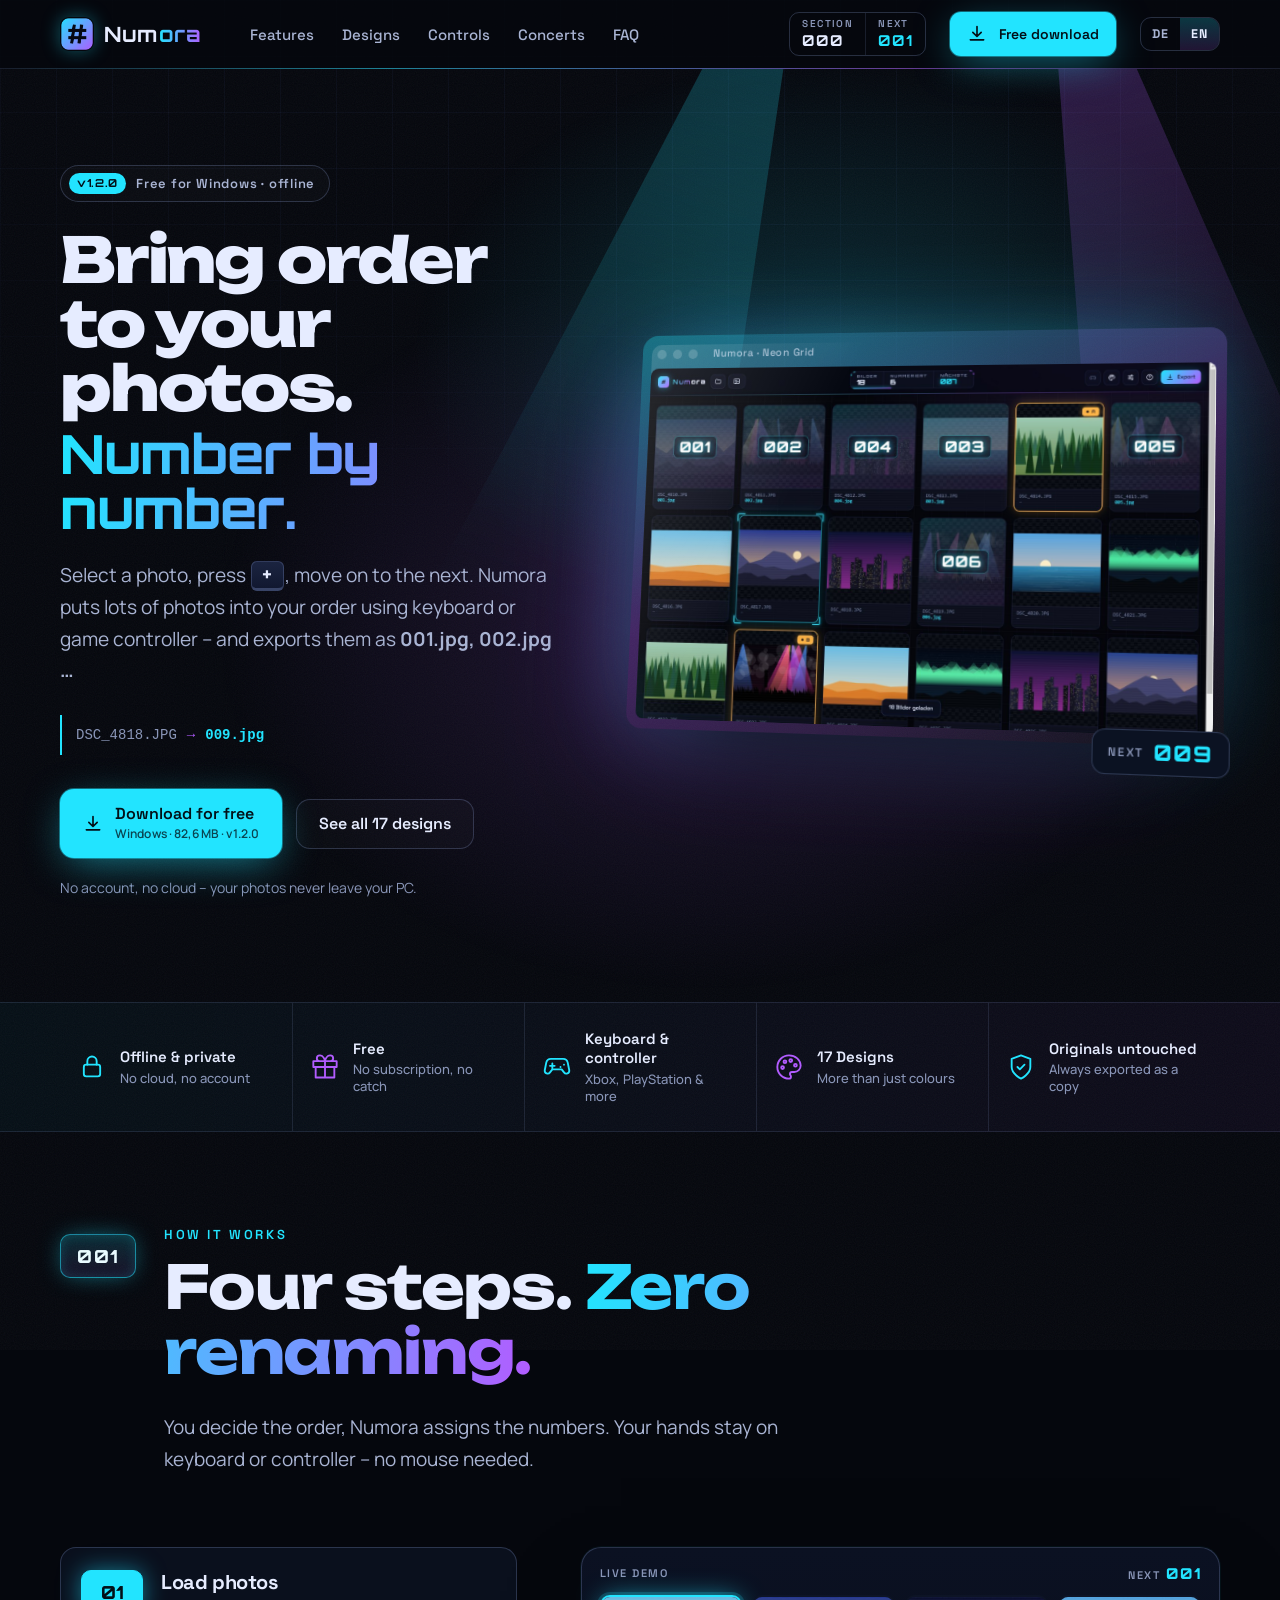
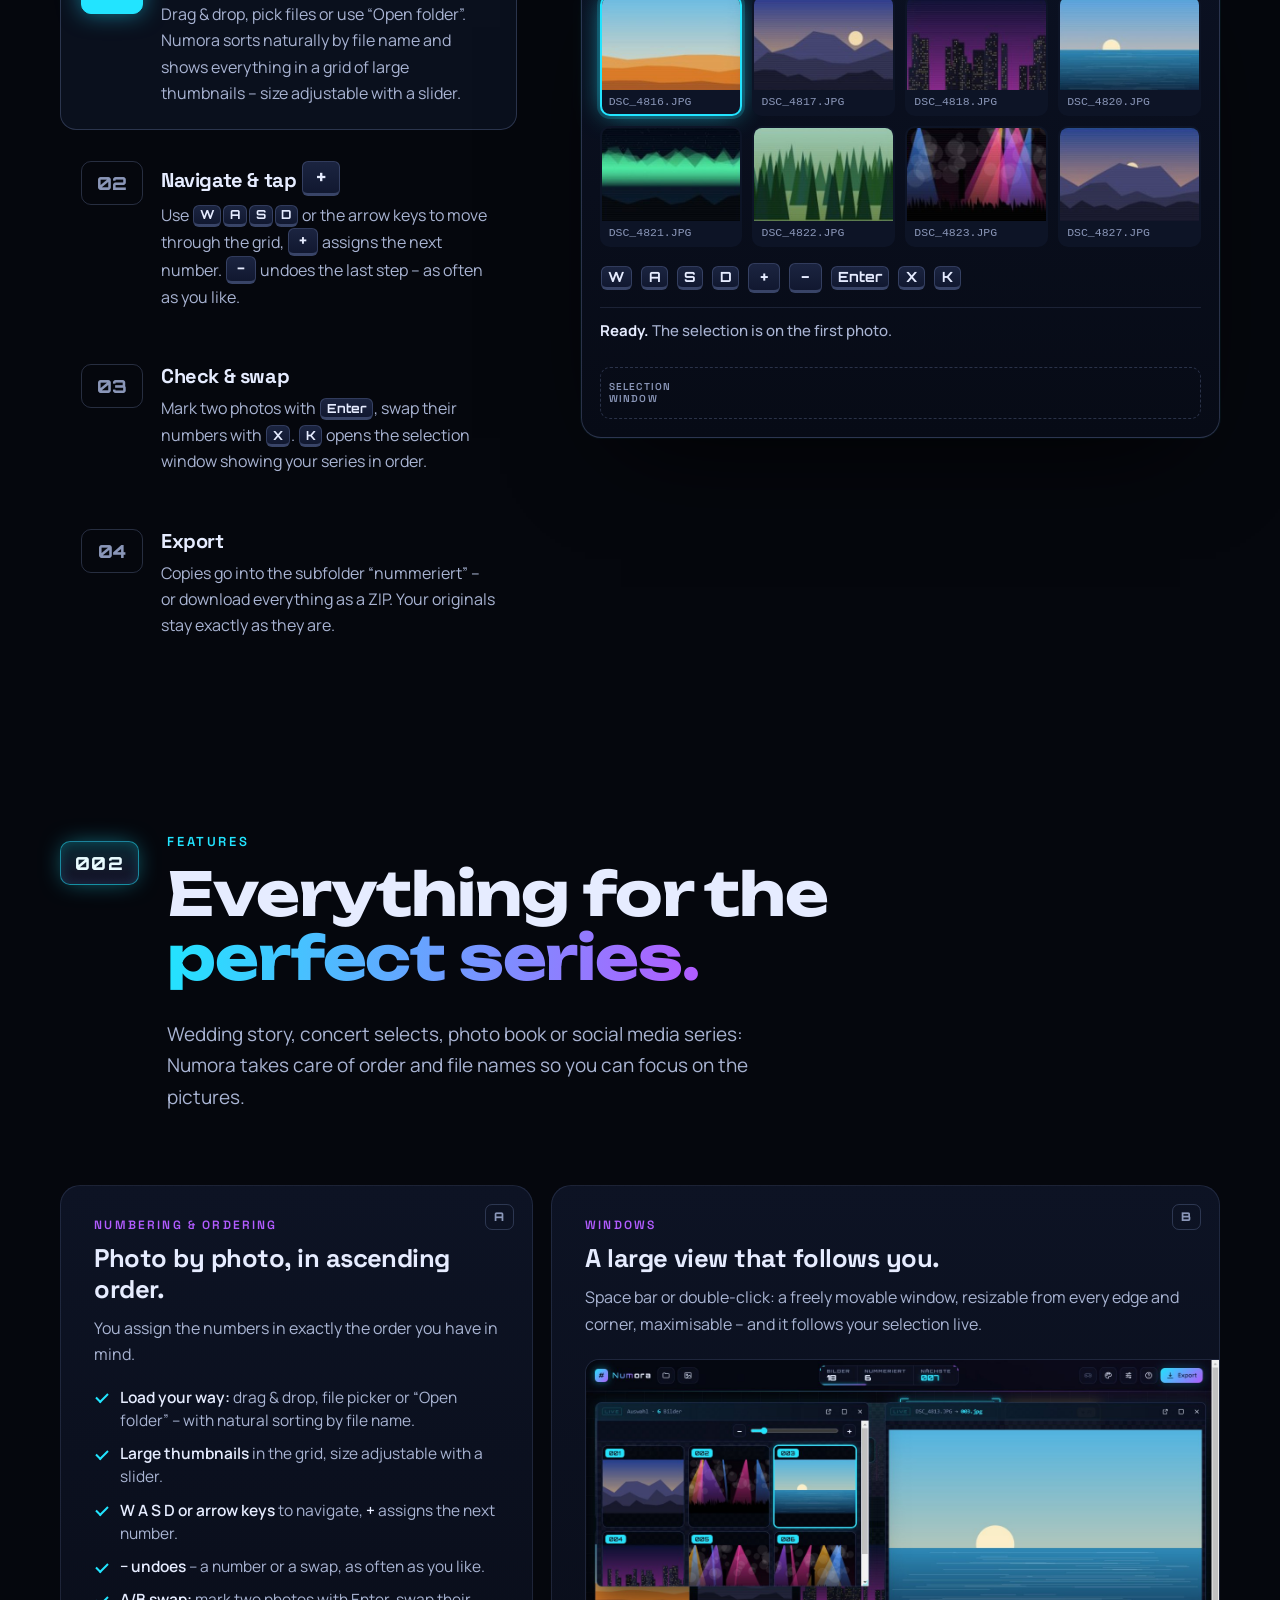
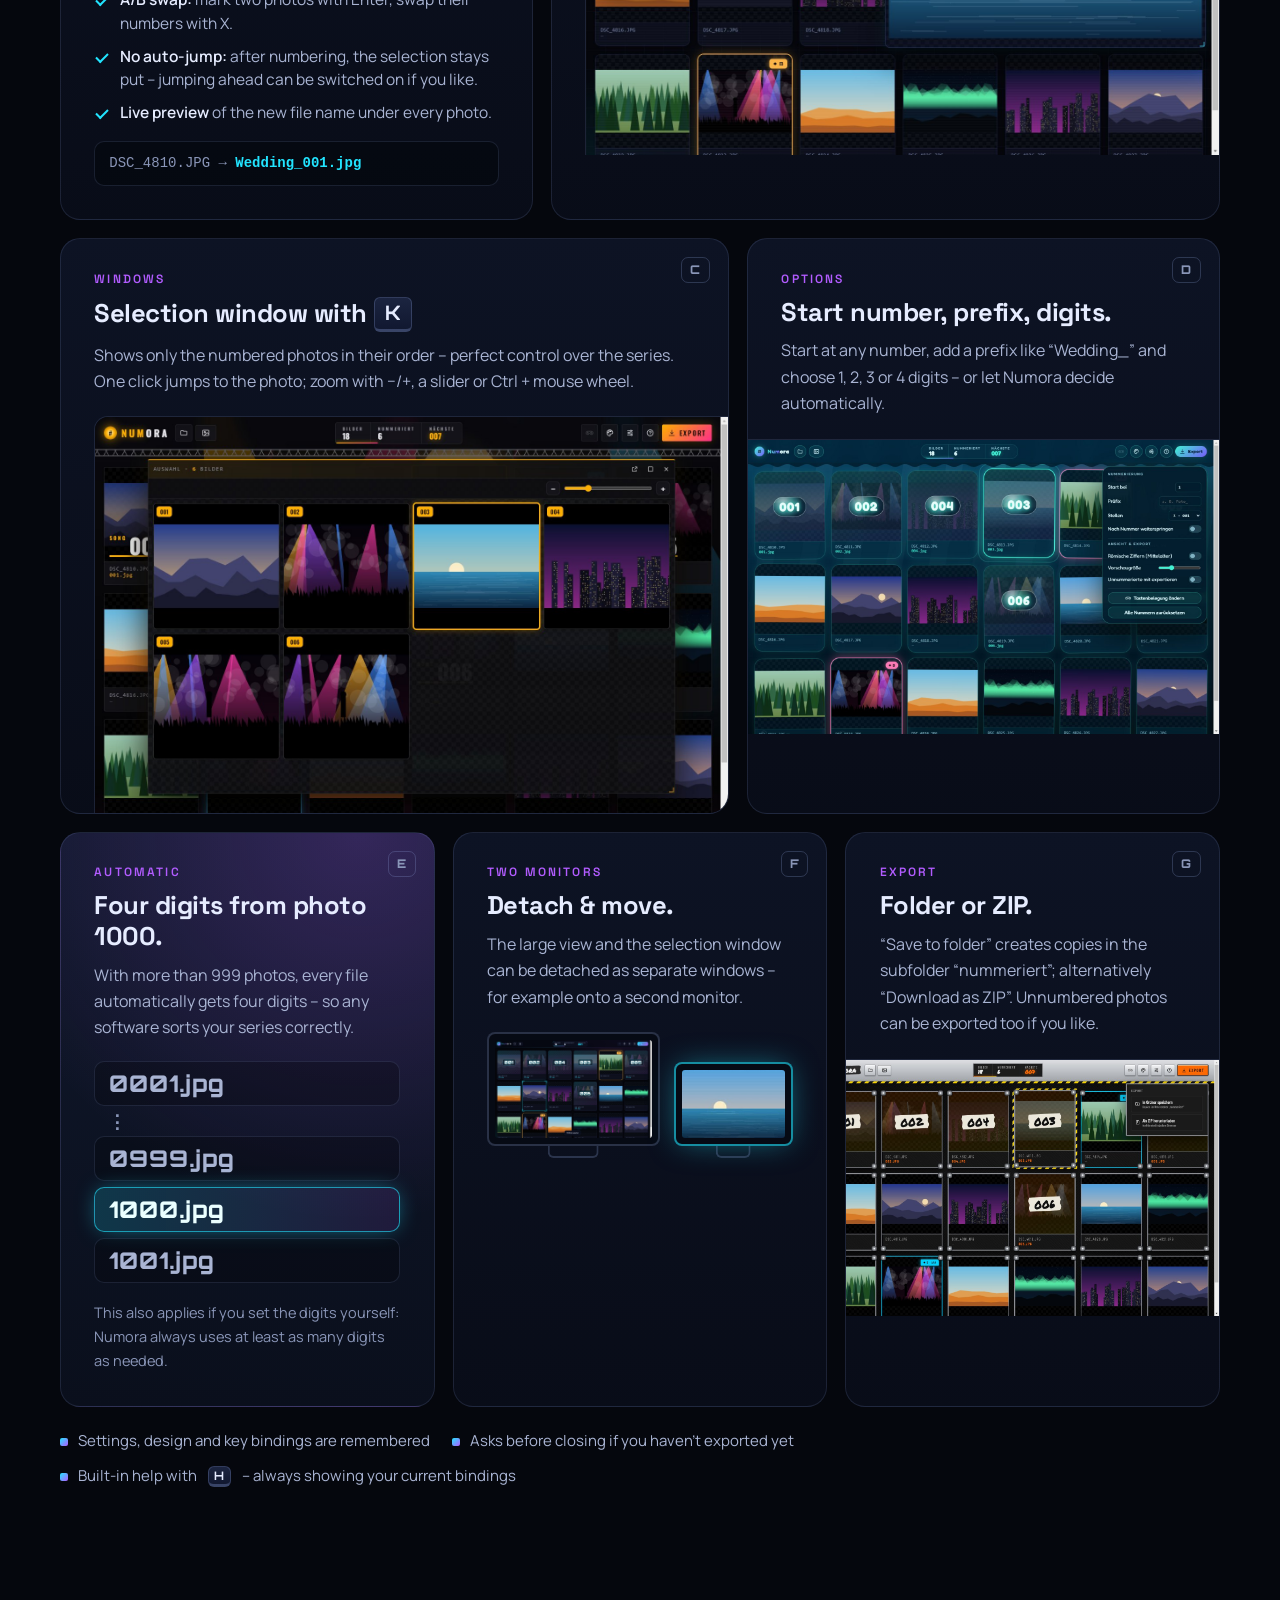
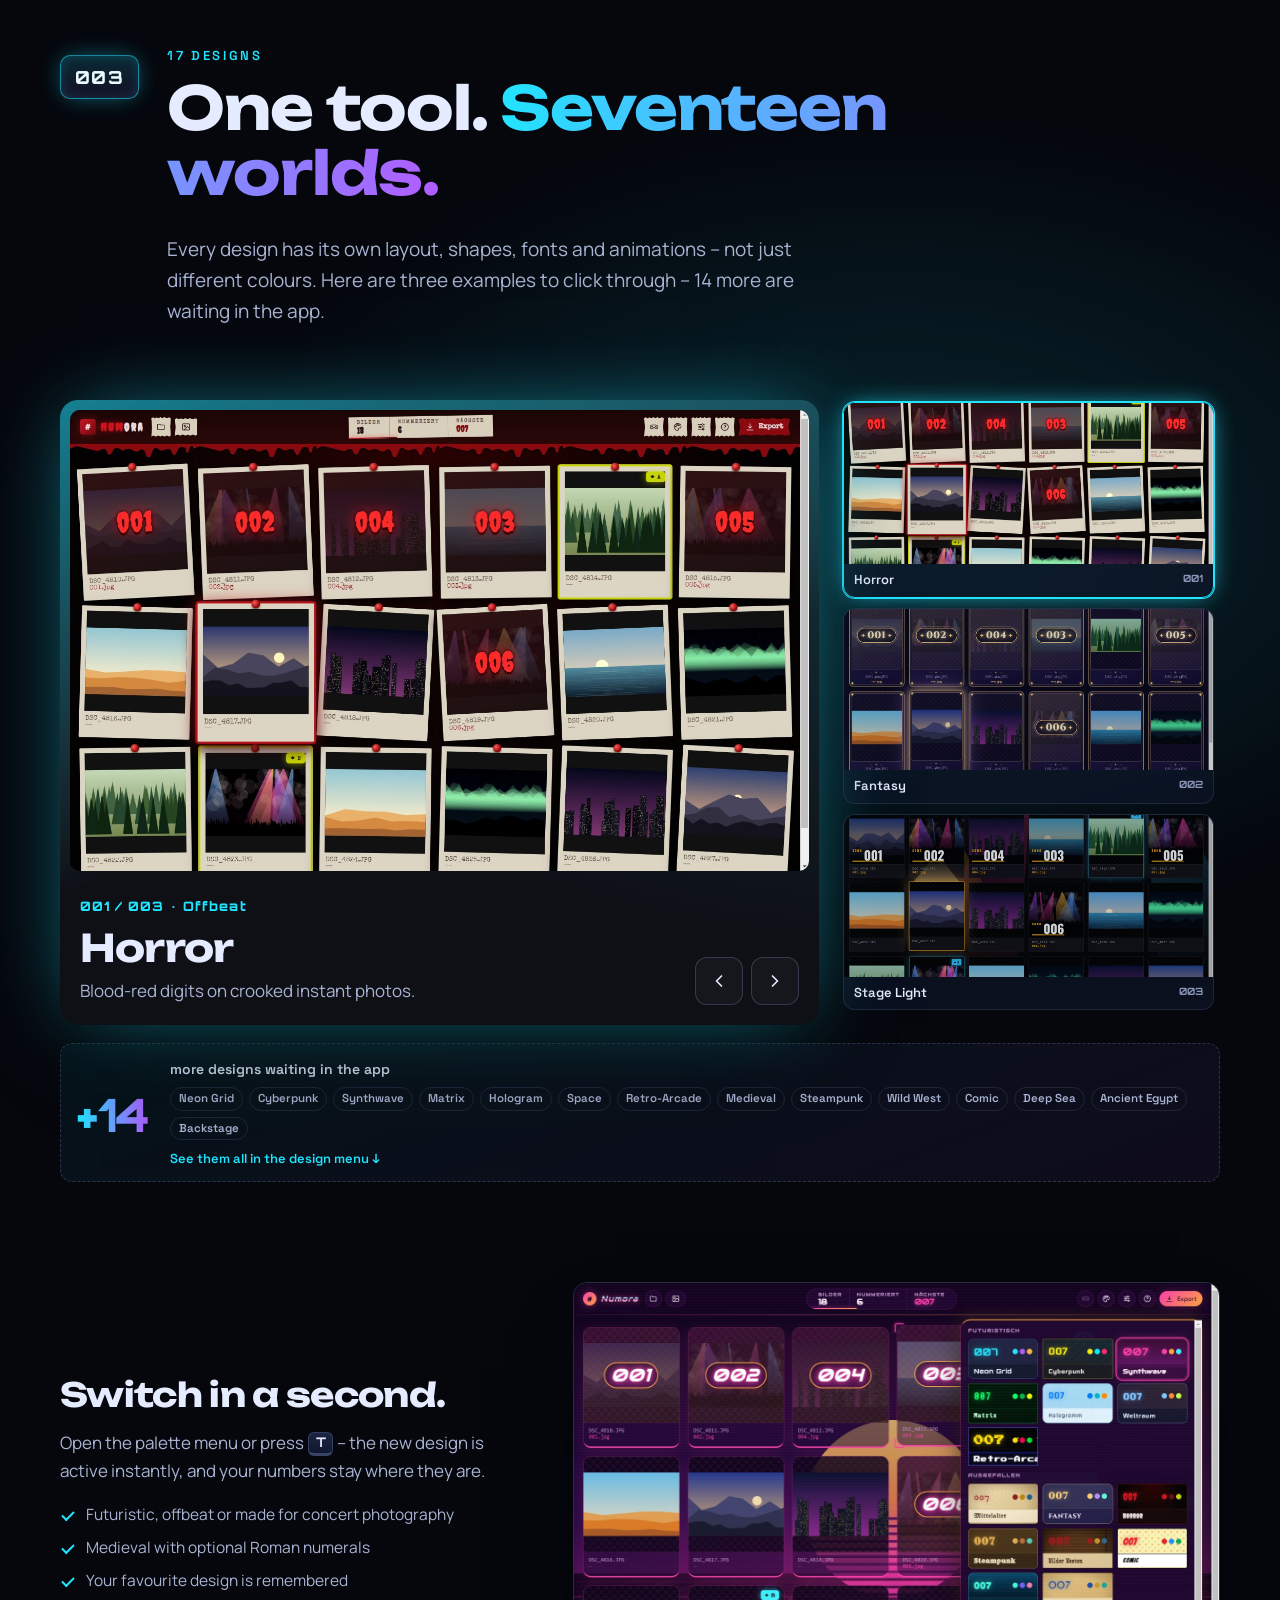
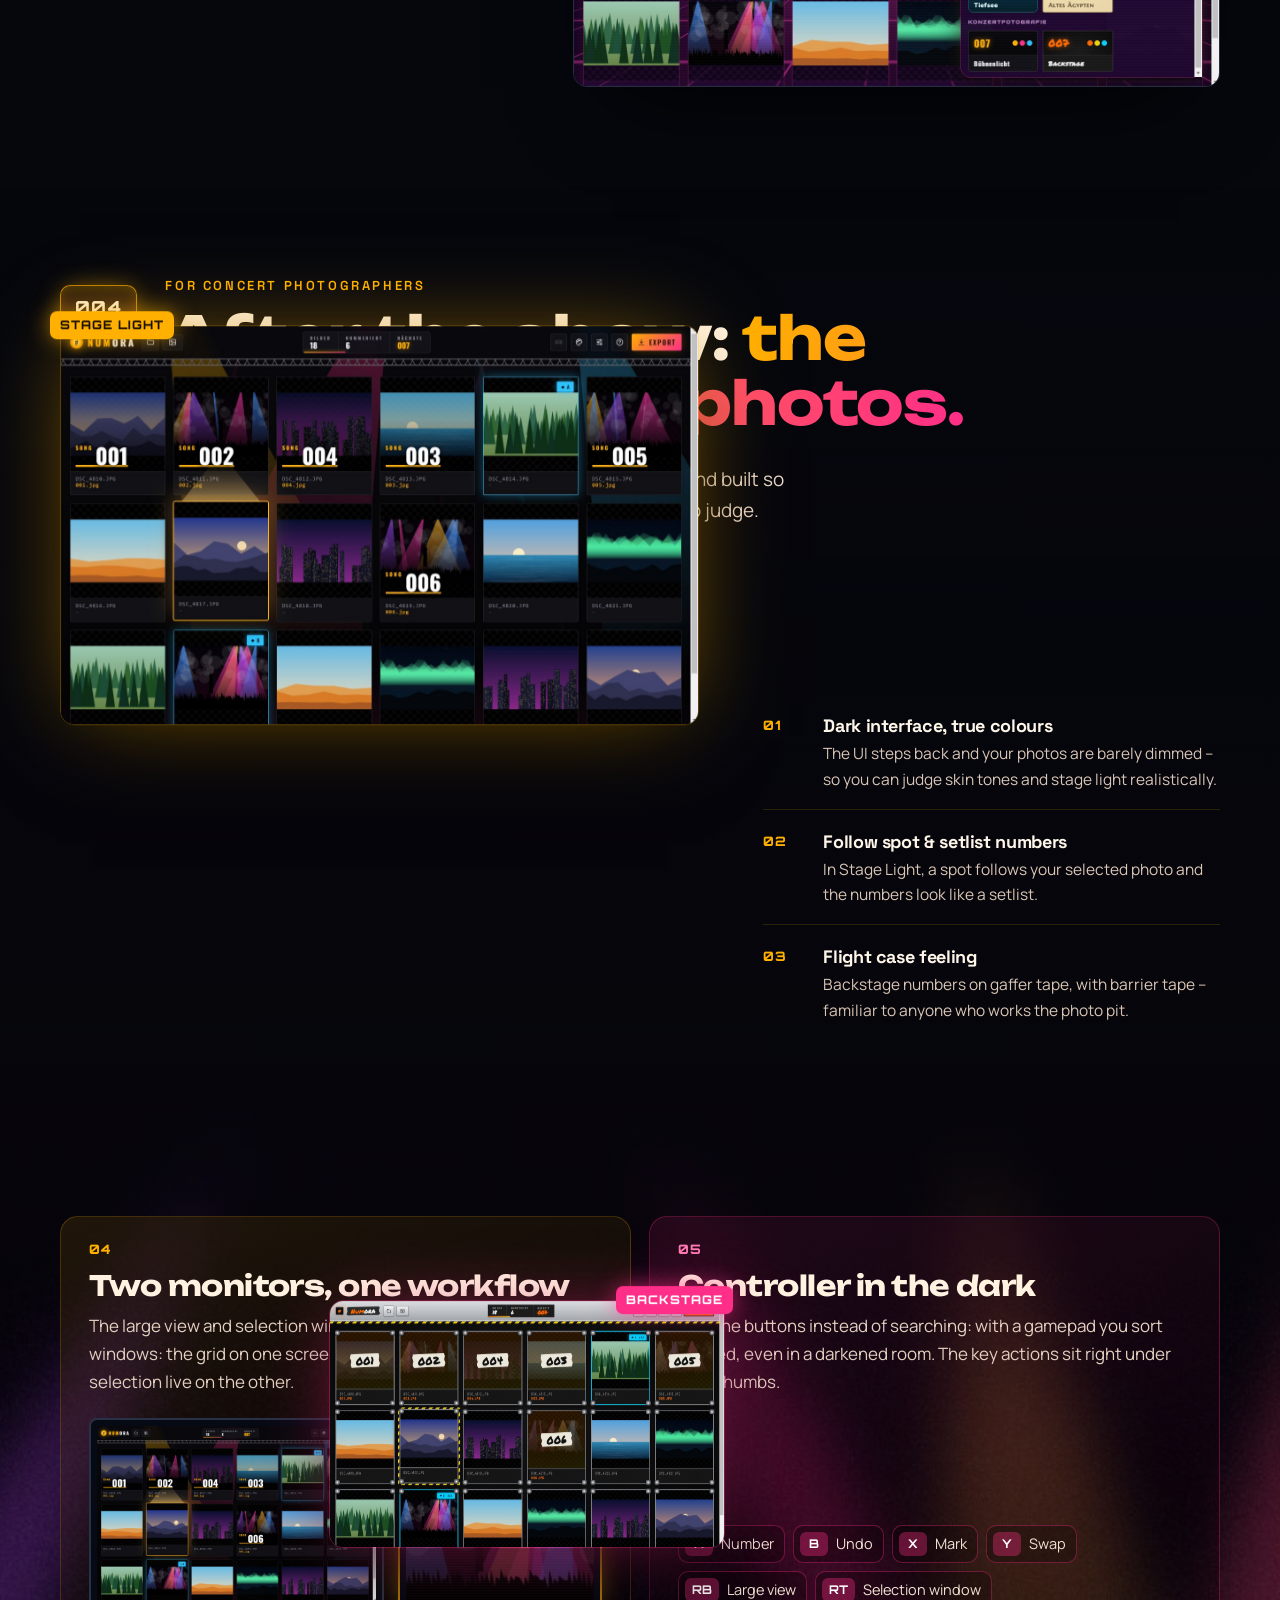
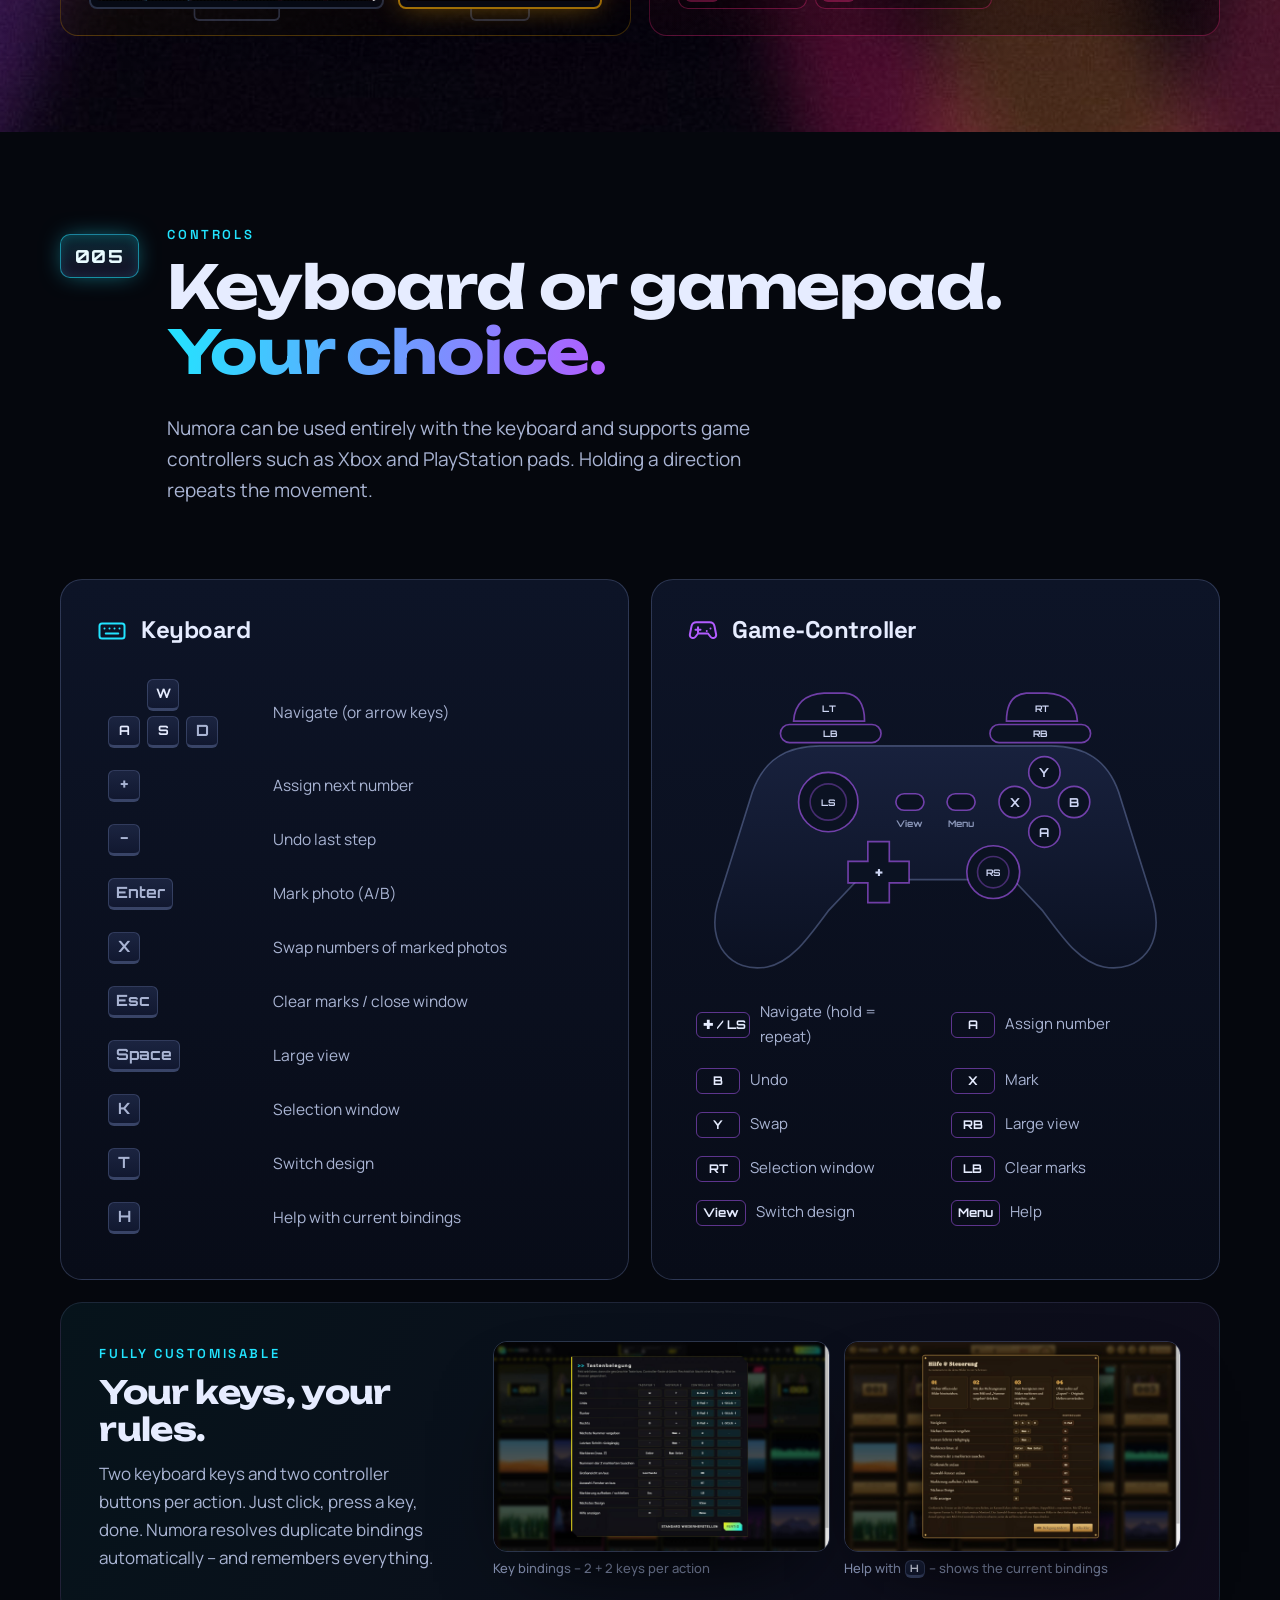
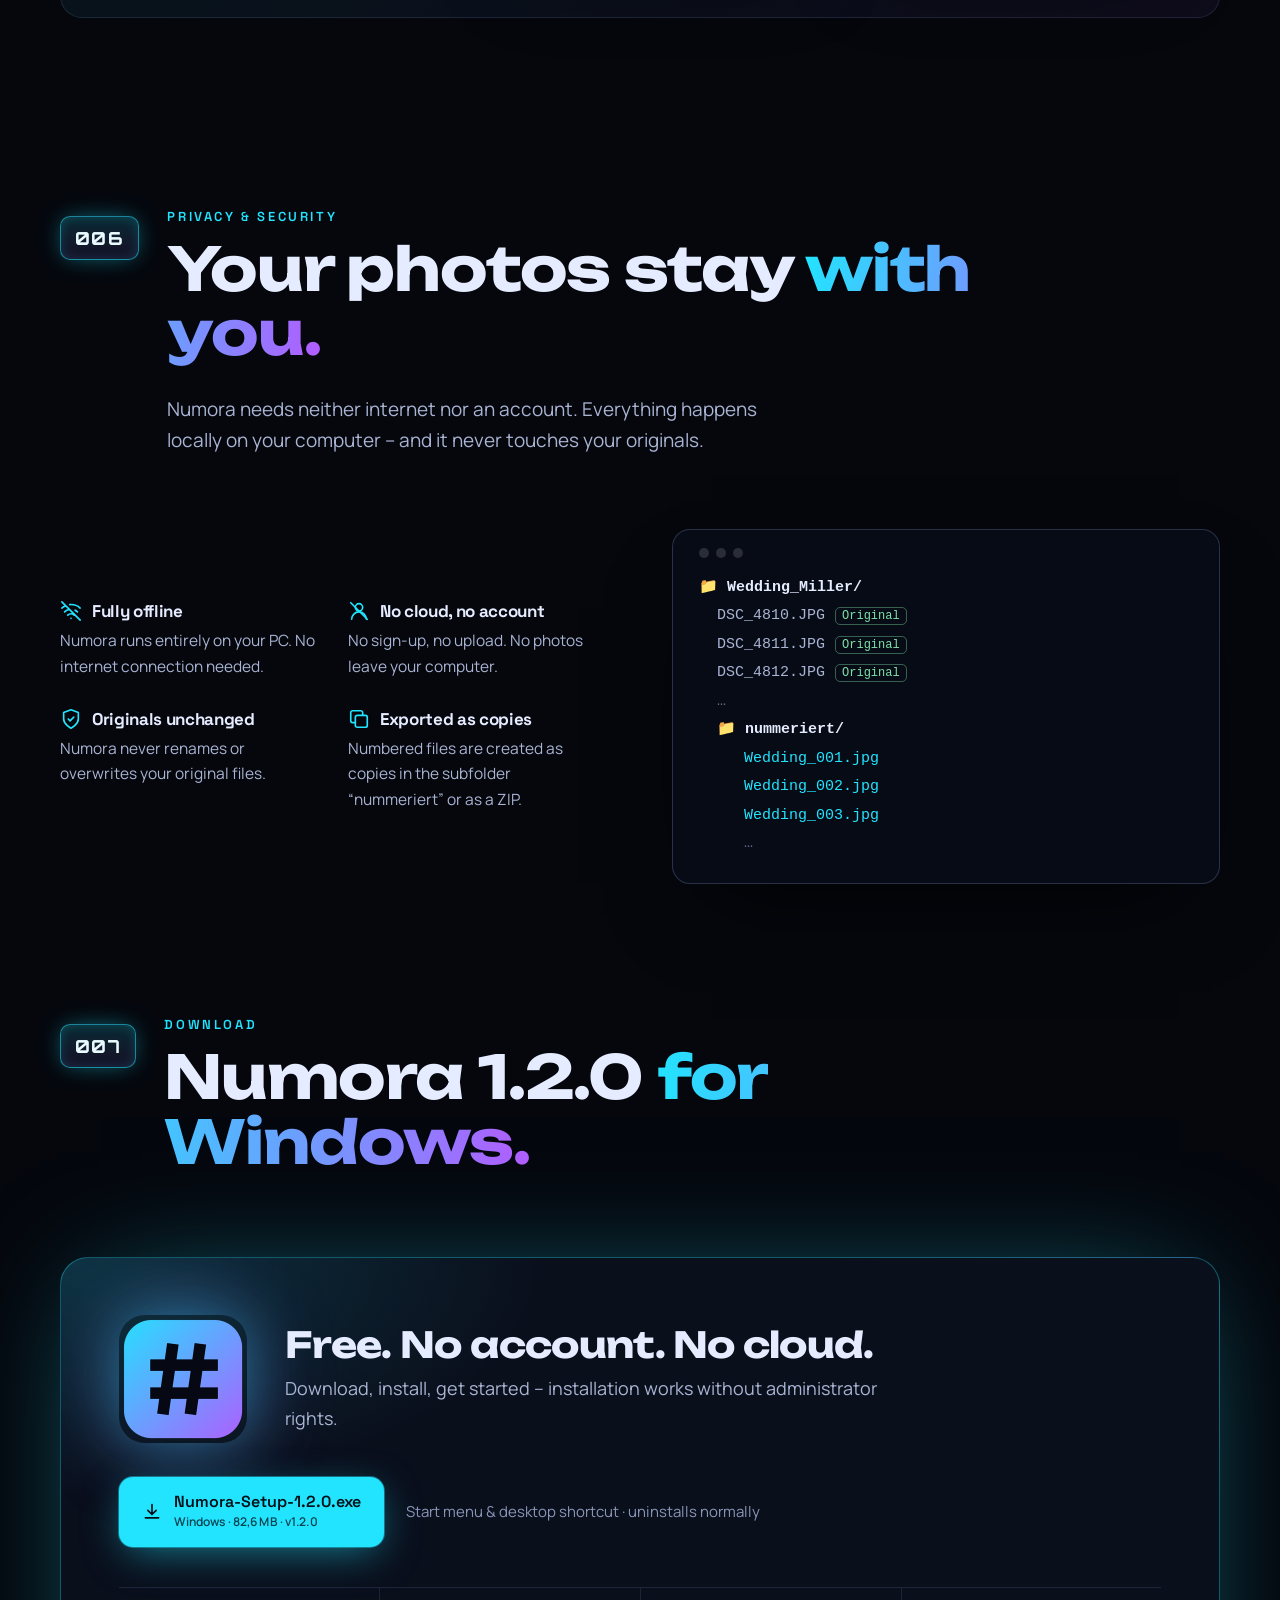
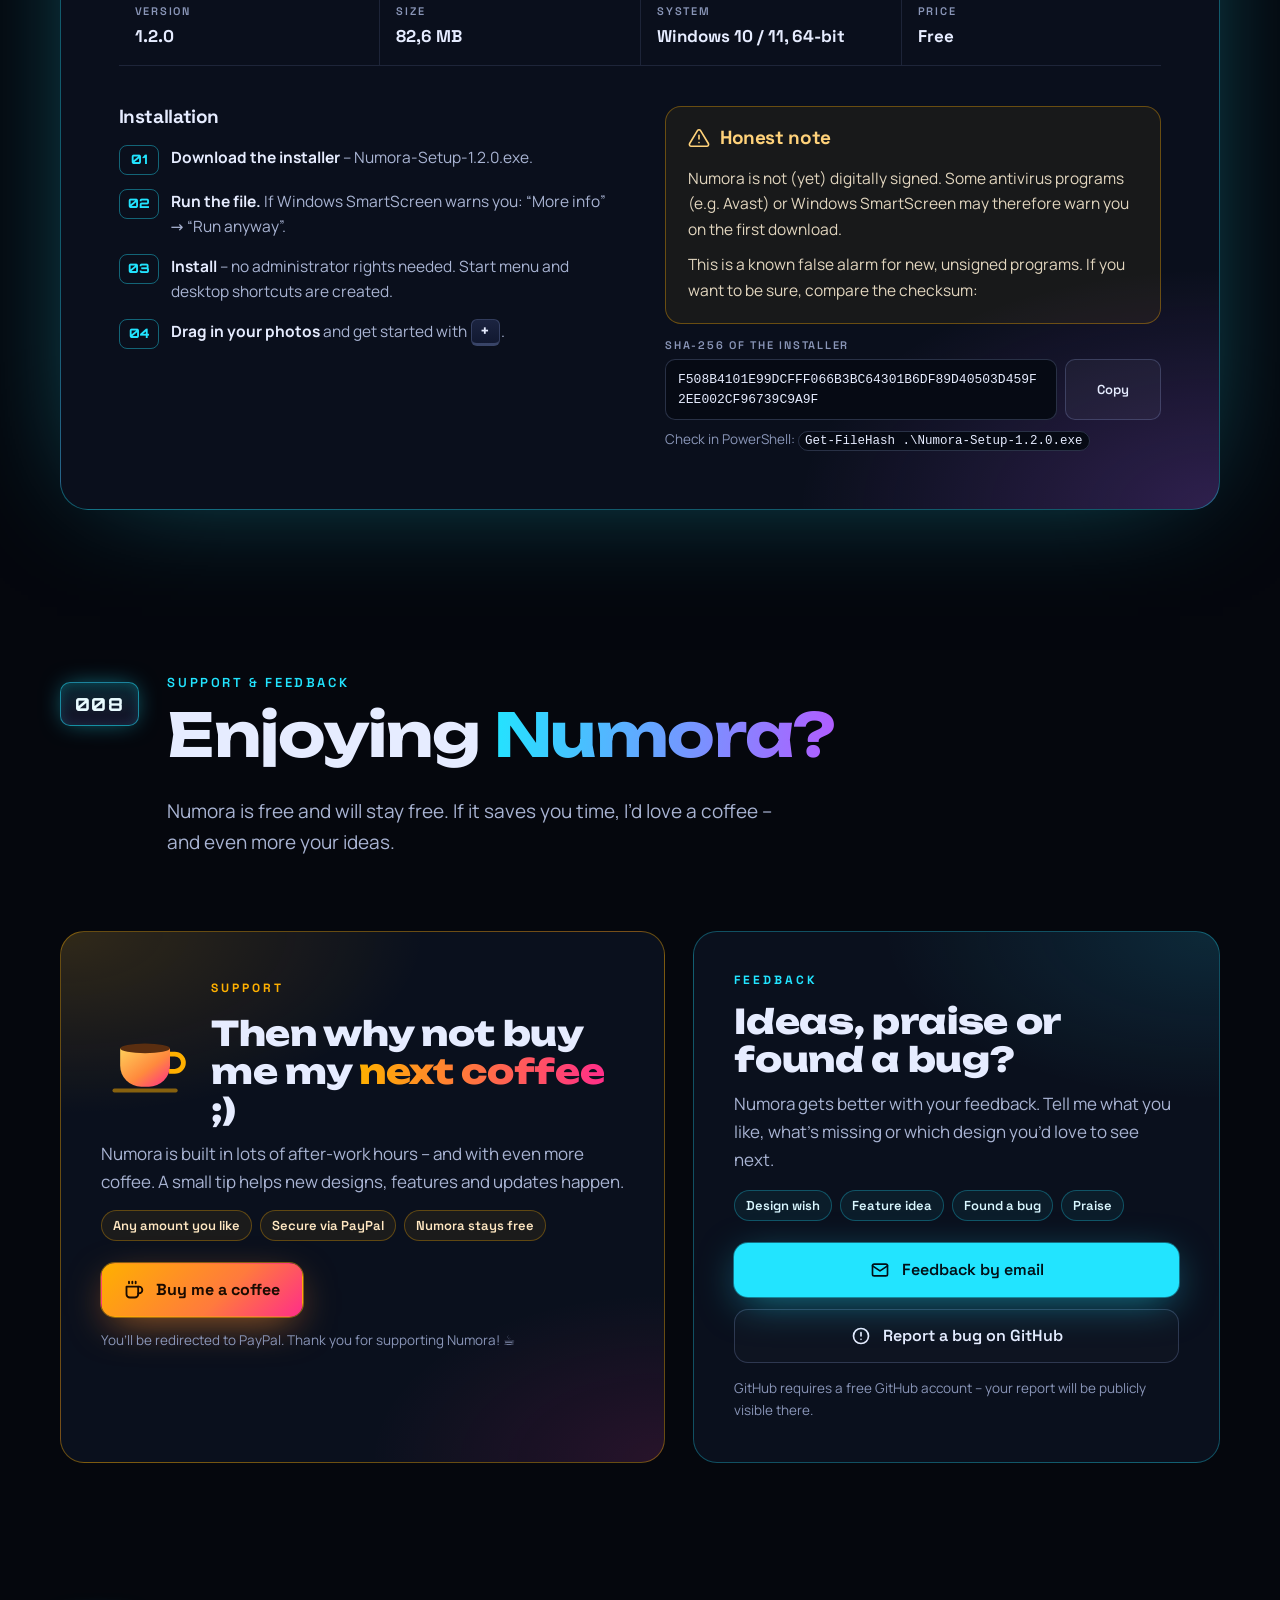
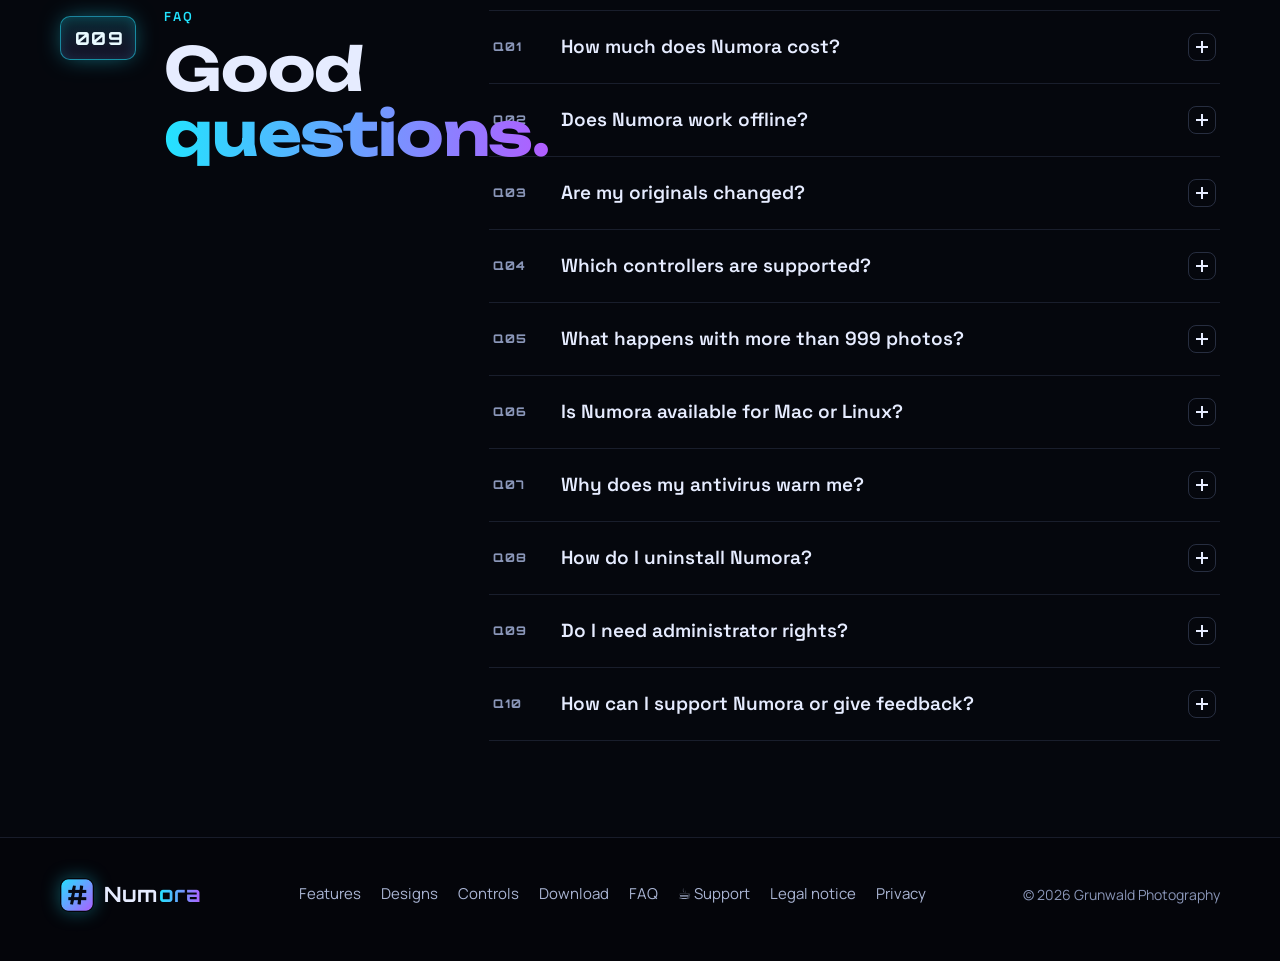
==== commit 02bc8344: "Design-Galerie auf Horror, Fantasy und Bühnenlicht reduziert, Hinweis auf 14 weitere Designs Co-Auth" ====
--- a/en/index.html
+++ b/en/index.html
@@ -309,8 +309,21 @@
 .tiltwrap{perspective:1200px;min-width:0}
 .tilt img{width:100%}
 .tilt{border-radius:14px;overflow:hidden;border:1px solid var(--line2);box-shadow:0 40px 90px -40px #000;transition:transform .4s var(--ease);transform-style:preserve-3d;will-change:transform}
+.thumbs{grid-template-columns:minmax(0,1fr);max-height:none;overflow:visible}
+.more-designs{border:1px dashed var(--line2);border-radius:12px;padding:16px 16px 14px;background:linear-gradient(160deg,rgba(34,228,255,.06),rgba(178,92,255,.06))}
+.more-n{display:block;font:800 30px/1 var(--f-num);background:linear-gradient(90deg,var(--cyan),var(--lila));-webkit-background-clip:text;background-clip:text;color:transparent}
+.more-t{margin:6px 0 10px;font:600 14px/1.35 var(--f-head);color:var(--ink)}
+.more-list{display:flex;flex-wrap:wrap;gap:6px;margin:0 0 12px;padding:0;list-style:none}
+.more-list li{font:600 11.5px/1 var(--f-head);color:var(--mute2);border:1px solid var(--line);border-radius:999px;padding:5px 8px}
+.more-link{font:600 13px var(--f-head);color:var(--cyan);text-decoration:none}
+.more-link:hover{text-decoration:underline}
+.gal .thumb img{aspect-ratio:16/7}
+.more-designs{margin-top:18px;display:grid;grid-template-columns:auto minmax(0,1fr);grid-template-areas:"n t" "n l" "n a";column-gap:20px;align-items:center}
+.more-n{grid-area:n;font-size:46px}.more-t{grid-area:t;margin:0 0 8px}.more-list{grid-area:l;margin-bottom:10px}.more-link{grid-area:a}
+@media (max-width:980px){.thumbs{grid-template-columns:repeat(3,minmax(0,1fr))}.gal .thumb img{aspect-ratio:16/10}}
+@media (max-width:640px){.more-designs{display:block}.more-n{font-size:30px}.more-t{margin:6px 0 10px}}
 @media (max-width:980px){.gal,.switch-note{grid-template-columns:minmax(0,1fr)}.thumbs{grid-template-columns:repeat(4,1fr);max-height:none}}
-@media (max-width:640px){.thumbs{grid-template-columns:repeat(2,1fr)}.thumb span{font-size:12px}}
+@media (max-width:640px){.thumbs{grid-template-columns:repeat(3,minmax(0,1fr))}.thumb span{font-size:11.5px;padding:7px 7px 8px}.thumb span i{display:none}}
 
 /* ---------- concert ---------- */
 .concert{overflow:hidden;color:#fff2e0}
@@ -704,24 +717,18 @@
     <header class="sec-head">
       <span class="sec-no" aria-hidden="true">003</span>
       <div><span class="kicker">17 Designs</span><h2>One tool. <span class="grad">Seventeen worlds.</span></h2></div>
-      <p>Every design has its own layout, shapes, fonts and animations – not just different colours. Click through: this is the real Numora.</p>
+      <p>Every design has its own layout, shapes, fonts and animations – not just different colours. Here are three examples to click through – 14 more are waiting in the app.</p>
     </header>
 
-    <div class="filters" role="group" aria-label="Filter designs">
-      <button type="button" data-f="alle" aria-pressed="true">All<sup>17</sup></button>
-      <button type="button" data-f="futur" aria-pressed="false">Futuristic<sup>7</sup></button>
-      <button type="button" data-f="ausgefallen" aria-pressed="false">Offbeat<sup>8</sup></button>
-      <button type="button" data-f="konzert" aria-pressed="false">Concert photography<sup>2</sup></button>
-    </div>
 
     <div class="gal">
       <div class="preview" id="pv">
-        <div class="shot"><img id="pvImg" src="../assets/screens/design-neon.jpg" width="1440" height="900" loading="lazy" alt="Numora in the Neon Grid design"></div>
+        <div class="shot"><img id="pvImg" src="../assets/screens/design-horror.jpg" width="1440" height="900" loading="lazy" alt="Numora in the Horror design"></div>
         <div class="pv-info">
           <div aria-live="polite">
-            <span class="idx" id="pvIdx">001 / 017 · Futuristic</span>
-            <h3 id="pvName">Neon Grid</h3>
-            <p id="pvDesc">Cool neon lines on a dark grid – precise, calm, tidy.</p>
+            <span class="idx" id="pvIdx">001 / 003 · Offbeat</span>
+            <h3 id="pvName">Horror</h3>
+            <p id="pvDesc">Blood-red digits on crooked instant photos.</p>
           </div>
           <div class="pv-nav">
             <button type="button" id="pvPrev" aria-label="Previous design"><svg viewBox="0 0 24 24"><path d="m15 18-6-6 6-6"/></svg></button>
@@ -731,27 +738,21 @@
       </div>
 
       <div class="thumbs" id="thumbs" aria-label="Choose a design">
-        <button class="thumb" type="button" aria-current="true" data-cat="futur" data-acc="#22e4ff" data-src="neon" data-name="Neon Grid" data-desc="Cool neon lines on a dark grid – precise, calm, tidy."><img src="../assets/screens/design-neon.jpg" width="1440" height="900" alt="" loading="lazy"><span>Neon Grid<i>001</i></span></button>
-        <button class="thumb" type="button" data-cat="futur" data-acc="#f5e400" data-src="cyberpunk" data-name="Cyberpunk" data-desc="Yellow-and-black warning stripes, angular shapes and glaring accents."><img src="../assets/screens/design-cyberpunk.jpg" width="1440" height="900" alt="" loading="lazy"><span>Cyberpunk<i>002</i></span></button>
-        <button class="thumb" type="button" data-cat="futur" data-acc="#ff4fd8" data-src="synthwave" data-name="Synthwave" data-desc="Violet evening sky, retro sun and italic chrome digits."><img src="../assets/screens/design-synthwave.jpg" width="1440" height="900" alt="" loading="lazy"><span>Synthwave<i>003</i></span></button>
-        <button class="thumb" type="button" data-cat="futur" data-acc="#35ff6b" data-src="matrix" data-name="Matrix" data-desc="Green terminal digits in square brackets on deep black."><img src="../assets/screens/design-matrix.jpg" width="1440" height="900" alt="" loading="lazy"><span>Matrix<i>004</i></span></button>
-        <button class="thumb" type="button" data-cat="futur" data-acc="#7cc8ff" data-src="hologram" data-name="Hologram" data-desc="Bright and airy, with shimmering bluish glass panels."><img src="../assets/screens/design-hologram.jpg" width="1440" height="900" alt="" loading="lazy"><span>Hologram<i>005</i></span></button>
-        <button class="thumb" type="button" data-cat="futur" data-acc="#9fb2ff" data-src="weltraum" data-name="Space" data-desc="Round capsule numbers against the dark blue of space."><img src="../assets/screens/design-weltraum.jpg" width="1440" height="900" alt="" loading="lazy"><span>Space<i>006</i></span></button>
-        <button class="thumb" type="button" data-cat="futur" data-acc="#ffd23f" data-src="arcade" data-name="Retro-Arcade" data-desc="Pixel font and an arcade-cabinet look."><img src="../assets/screens/design-arcade.jpg" width="1440" height="900" alt="" loading="lazy"><span>Retro-Arcade<i>007</i></span></button>
-        <button class="thumb" type="button" data-cat="ausgefallen" data-acc="#d6b27a" data-src="mittelalter" data-name="Medieval" data-desc="Parchment, wood and seals – with Roman numerals if you like."><img src="../assets/screens/design-mittelalter.jpg" width="1440" height="900" alt="" loading="lazy"><span>Medieval<i>008</i></span></button>
-        <button class="thumb" type="button" data-cat="ausgefallen" data-acc="#c69bff" data-src="fantasy" data-name="Fantasy" data-desc="Ornate frames and magical violet."><img src="../assets/screens/design-fantasy.jpg" width="1440" height="900" alt="" loading="lazy"><span>Fantasy<i>009</i></span></button>
-        <button class="thumb" type="button" data-cat="ausgefallen" data-acc="#ff3b4e" data-src="horror" data-name="Horror" data-desc="Blood-red digits on crooked instant photos."><img src="../assets/screens/design-horror.jpg" width="1440" height="900" alt="" loading="lazy"><span>Horror<i>010</i></span></button>
-        <button class="thumb" type="button" data-cat="ausgefallen" data-acc="#e0aa4a" data-src="steampunk" data-name="Steampunk" data-desc="Brass, rivets and the charm of old machines."><img src="../assets/screens/design-steampunk.jpg" width="1440" height="900" alt="" loading="lazy"><span>Steampunk<i>011</i></span></button>
-        <button class="thumb" type="button" data-cat="ausgefallen" data-acc="#e89a56" data-src="western" data-name="Wild West" data-desc="Every photo a wanted poster – “Wanted”, of course."><img src="../assets/screens/design-western.jpg" width="1440" height="900" alt="" loading="lazy"><span>Wild West<i>012</i></span></button>
-        <button class="thumb" type="button" data-cat="ausgefallen" data-acc="#ffe100" data-src="comic" data-name="Comic" data-desc="Bright yellow, bold outlines and numbers in a comic burst."><img src="../assets/screens/design-comic.jpg" width="1440" height="900" alt="" loading="lazy"><span>Comic<i>013</i></span></button>
-        <button class="thumb" type="button" data-cat="ausgefallen" data-acc="#2ef2d0" data-src="tiefsee" data-name="Deep Sea" data-desc="Glowing turquoise tiles, as if surfacing from dark water."><img src="../assets/screens/design-tiefsee.jpg" width="1440" height="900" alt="" loading="lazy"><span>Deep Sea<i>014</i></span></button>
-        <button class="thumb" type="button" data-cat="ausgefallen" data-acc="#f0c75e" data-src="aegypten" data-name="Ancient Egypt" data-desc="Sandstone, gold and numbers in oval cartouches."><img src="../assets/screens/design-aegypten.jpg" width="1440" height="900" alt="" loading="lazy"><span>Ancient Egypt<i>015</i></span></button>
-        <button class="thumb" type="button" data-cat="konzert" data-acc="#ffb000" data-src="buehne" data-name="Stage Light" data-desc="Moving stage lights, a follow spot on the selected photo and setlist numbers."><img src="../assets/screens/design-buehne.jpg" width="1440" height="900" alt="" loading="lazy"><span>Stage Light<i>016</i></span></button>
-        <button class="thumb" type="button" data-cat="konzert" data-acc="#ff8a1f" data-src="backstage" data-name="Backstage" data-desc="Flight case, numbers on gaffer tape and barrier tape."><img src="../assets/screens/design-backstage.jpg" width="1440" height="900" alt="" loading="lazy"><span>Backstage<i>017</i></span></button>
-      </div>
-    </div>
-
-    <div class="switch-note">
+        <button class="thumb" type="button" aria-current="true" data-cat="ausgefallen" data-acc="#ff3b4e" data-src="horror" data-name="Horror" data-desc="Blood-red digits on crooked instant photos."><img src="../assets/screens/design-horror.jpg" width="1440" height="900" alt="" loading="lazy"><span>Horror<i>001</i></span></button>
+        <button class="thumb" type="button" data-cat="ausgefallen" data-acc="#c69bff" data-src="fantasy" data-name="Fantasy" data-desc="Ornate frames and magical violet."><img src="../assets/screens/design-fantasy.jpg" width="1440" height="900" alt="" loading="lazy"><span>Fantasy<i>002</i></span></button>
+        <button class="thumb" type="button" data-cat="konzert" data-acc="#ffb000" data-src="buehne" data-name="Stage Light" data-desc="Moving stage lights, a follow spot on the selected photo and setlist numbers."><img src="../assets/screens/design-buehne.jpg" width="1440" height="900" alt="" loading="lazy"><span>Stage Light<i>003</i></span></button>
+      
+      </div>
+    </div>
+
+    <div class="more-designs">
+        <b class="more-n">+14</b>
+        <p class="more-t">more designs waiting in the app</p>
+        <ul class="more-list"><li>Neon Grid</li><li>Cyberpunk</li><li>Synthwave</li><li>Matrix</li><li>Hologram</li><li>Space</li><li>Retro-Arcade</li><li>Medieval</li><li>Steampunk</li><li>Wild West</li><li>Comic</li><li>Deep Sea</li><li>Ancient Egypt</li><li>Backstage</li></ul>
+        <a class="more-link" href="#designwahl">See them all in the design menu ↓</a>
+      </div>
+
+    <div class="switch-note" id="designwahl">
       <div class="rv">
         <h3>Switch in a second.</h3>
         <p>Open the palette menu or press <span class="k">T</span> – the new design is active instantly, and your numbers stay where they are.</p>
@@ -1238,7 +1239,7 @@
     var t=thumbs[i];if(!t)return;curI=i;
     thumbs.forEach(function(x){x.setAttribute('aria-current',x===t?'true':'false')});
     sec.style.setProperty('--acc',t.dataset.acc);
-    pvIdx.textContent=pad(i+1)+' / 017 · '+catName[t.dataset.cat];
+    pvIdx.textContent=pad(i+1)+' / 003 · '+catName[t.dataset.cat];
     pvName.textContent=t.dataset.name;pvDesc.textContent=t.dataset.desc;
     var src='../assets/screens/design-'+t.dataset.src+'.jpg';
     if(pvImg.getAttribute('src')===src)return;
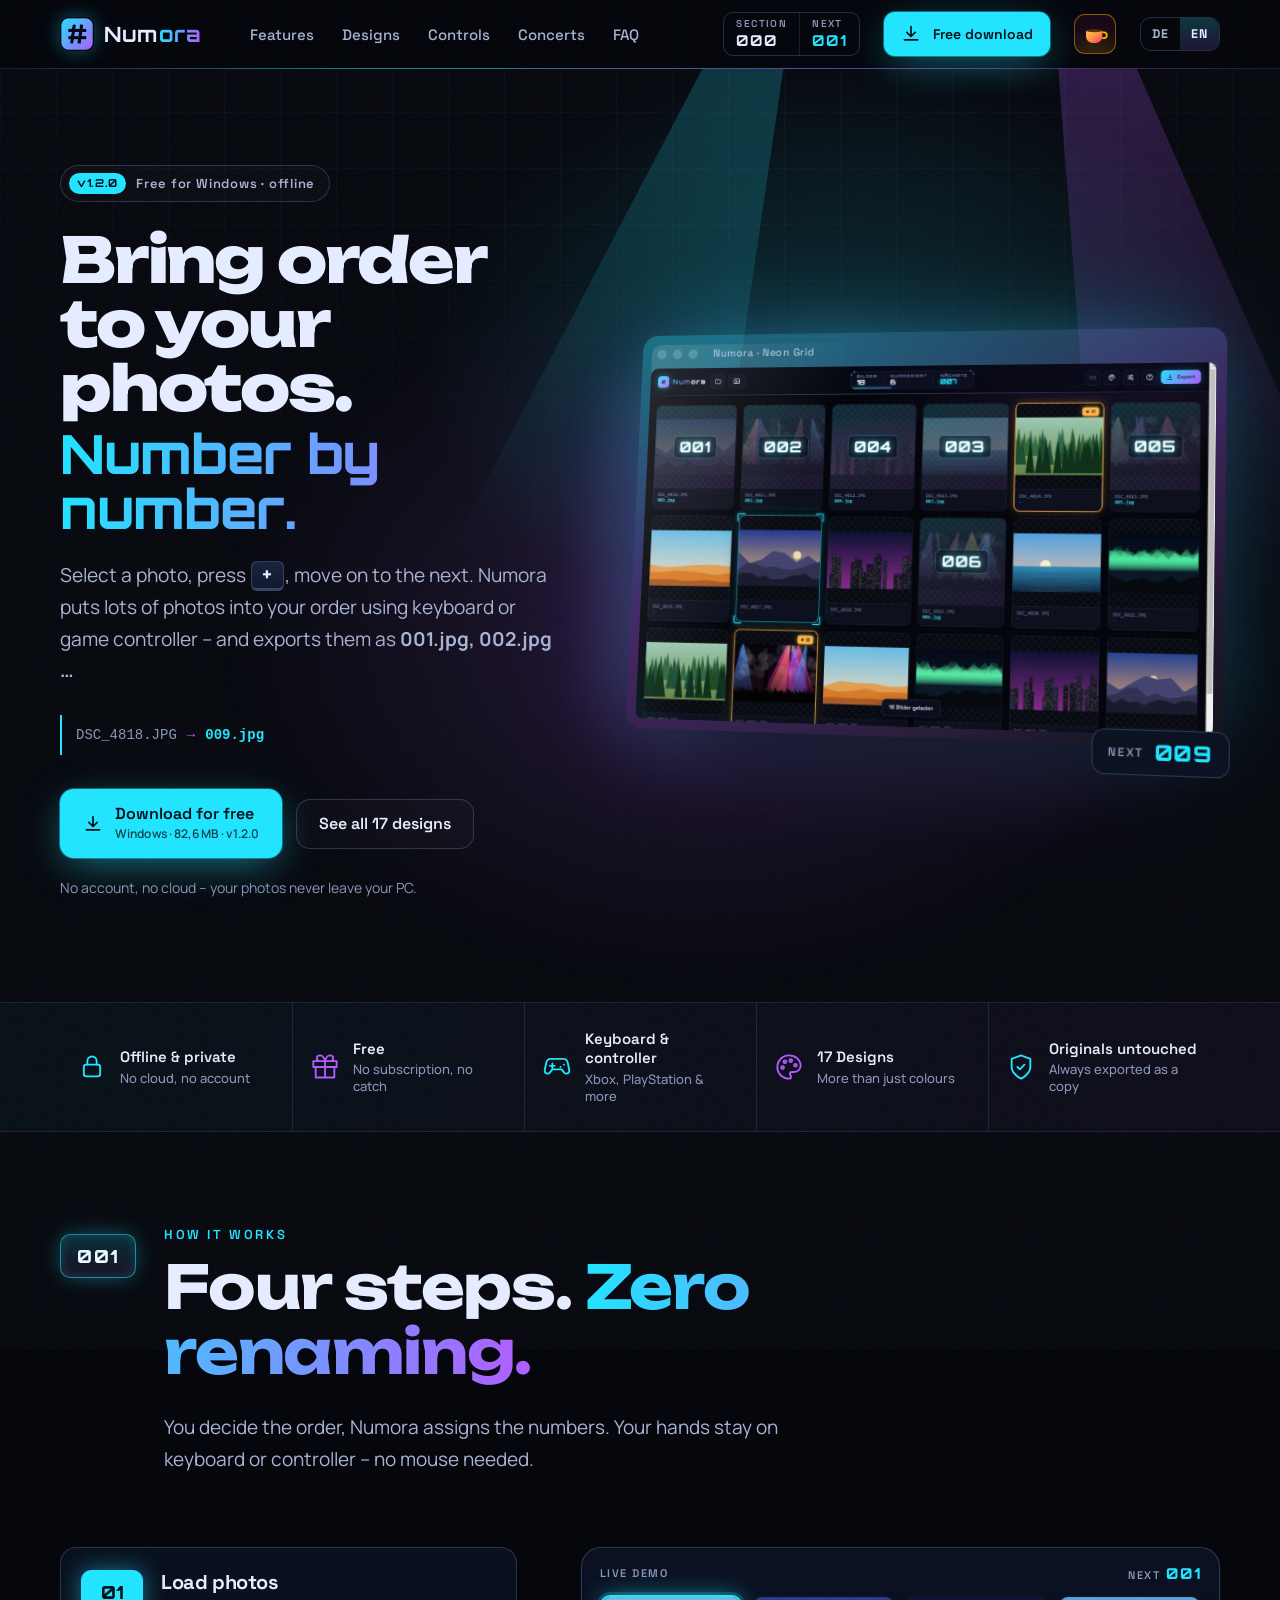
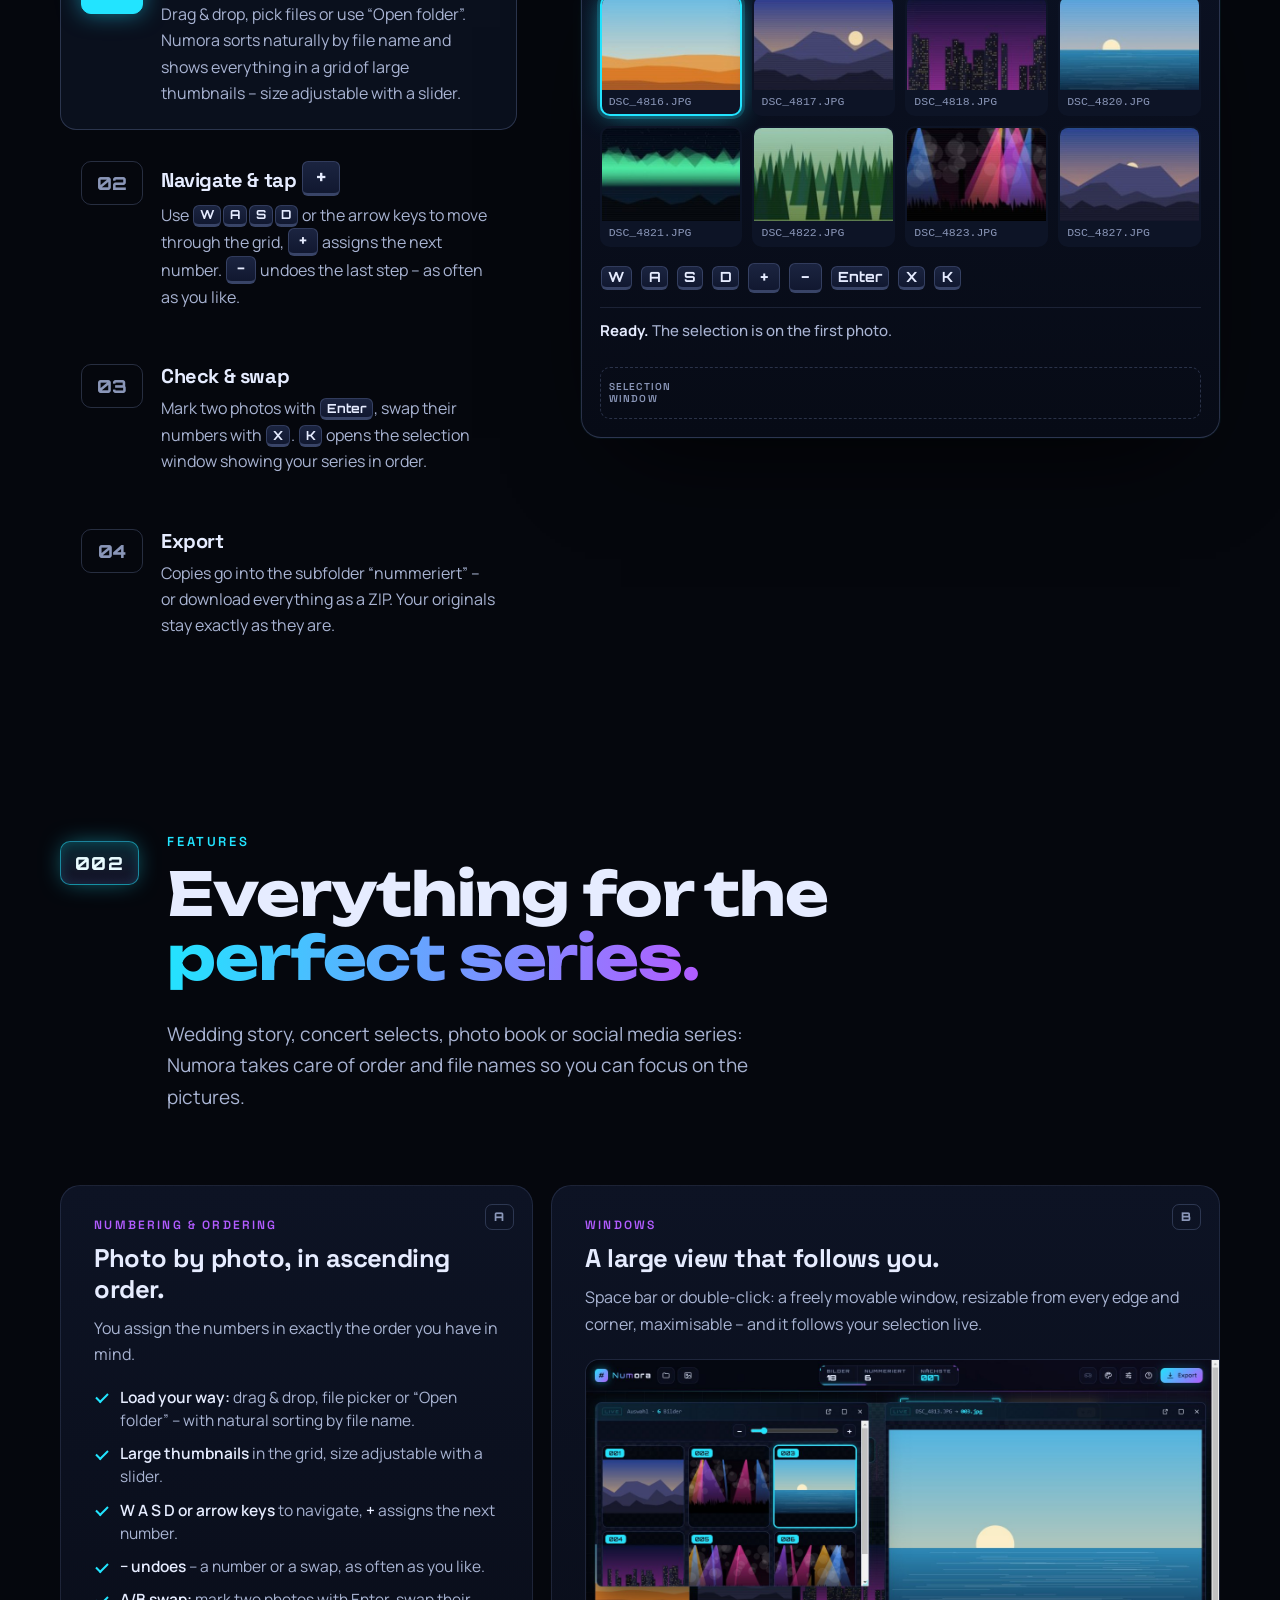
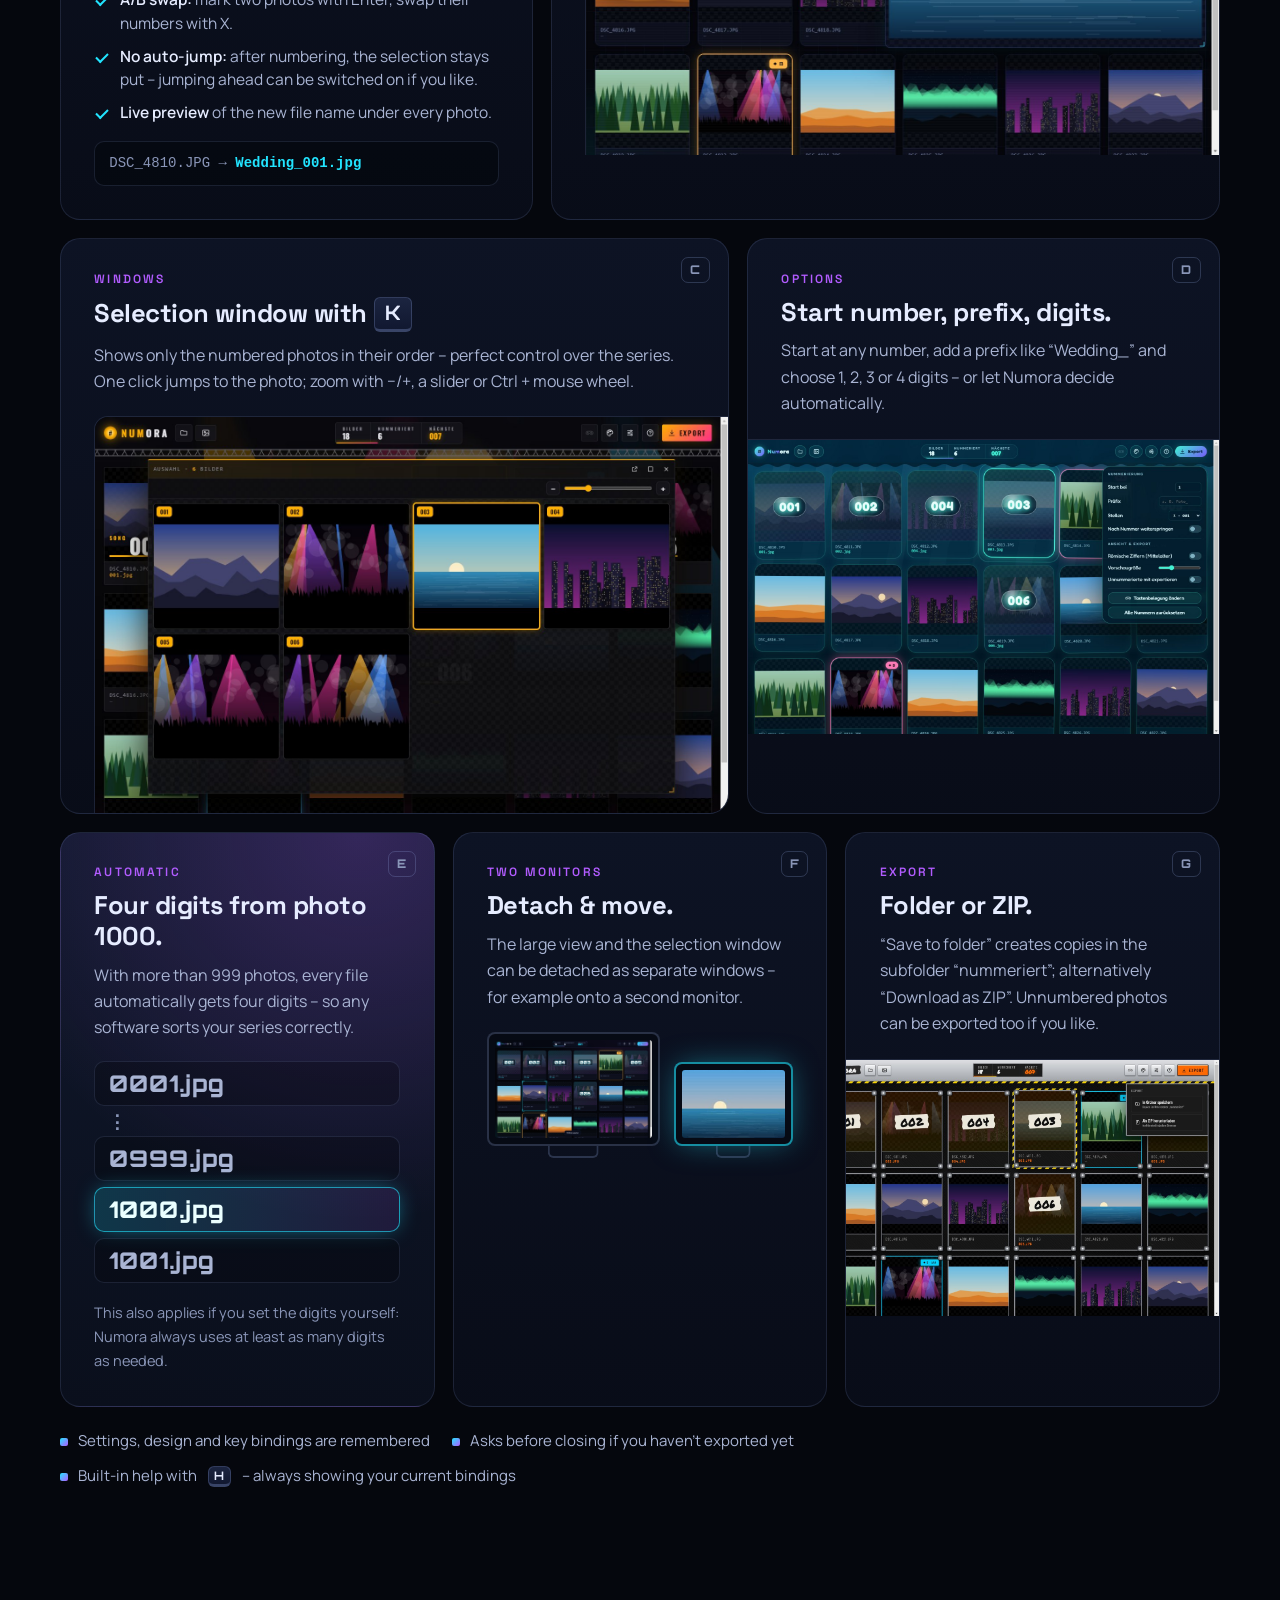
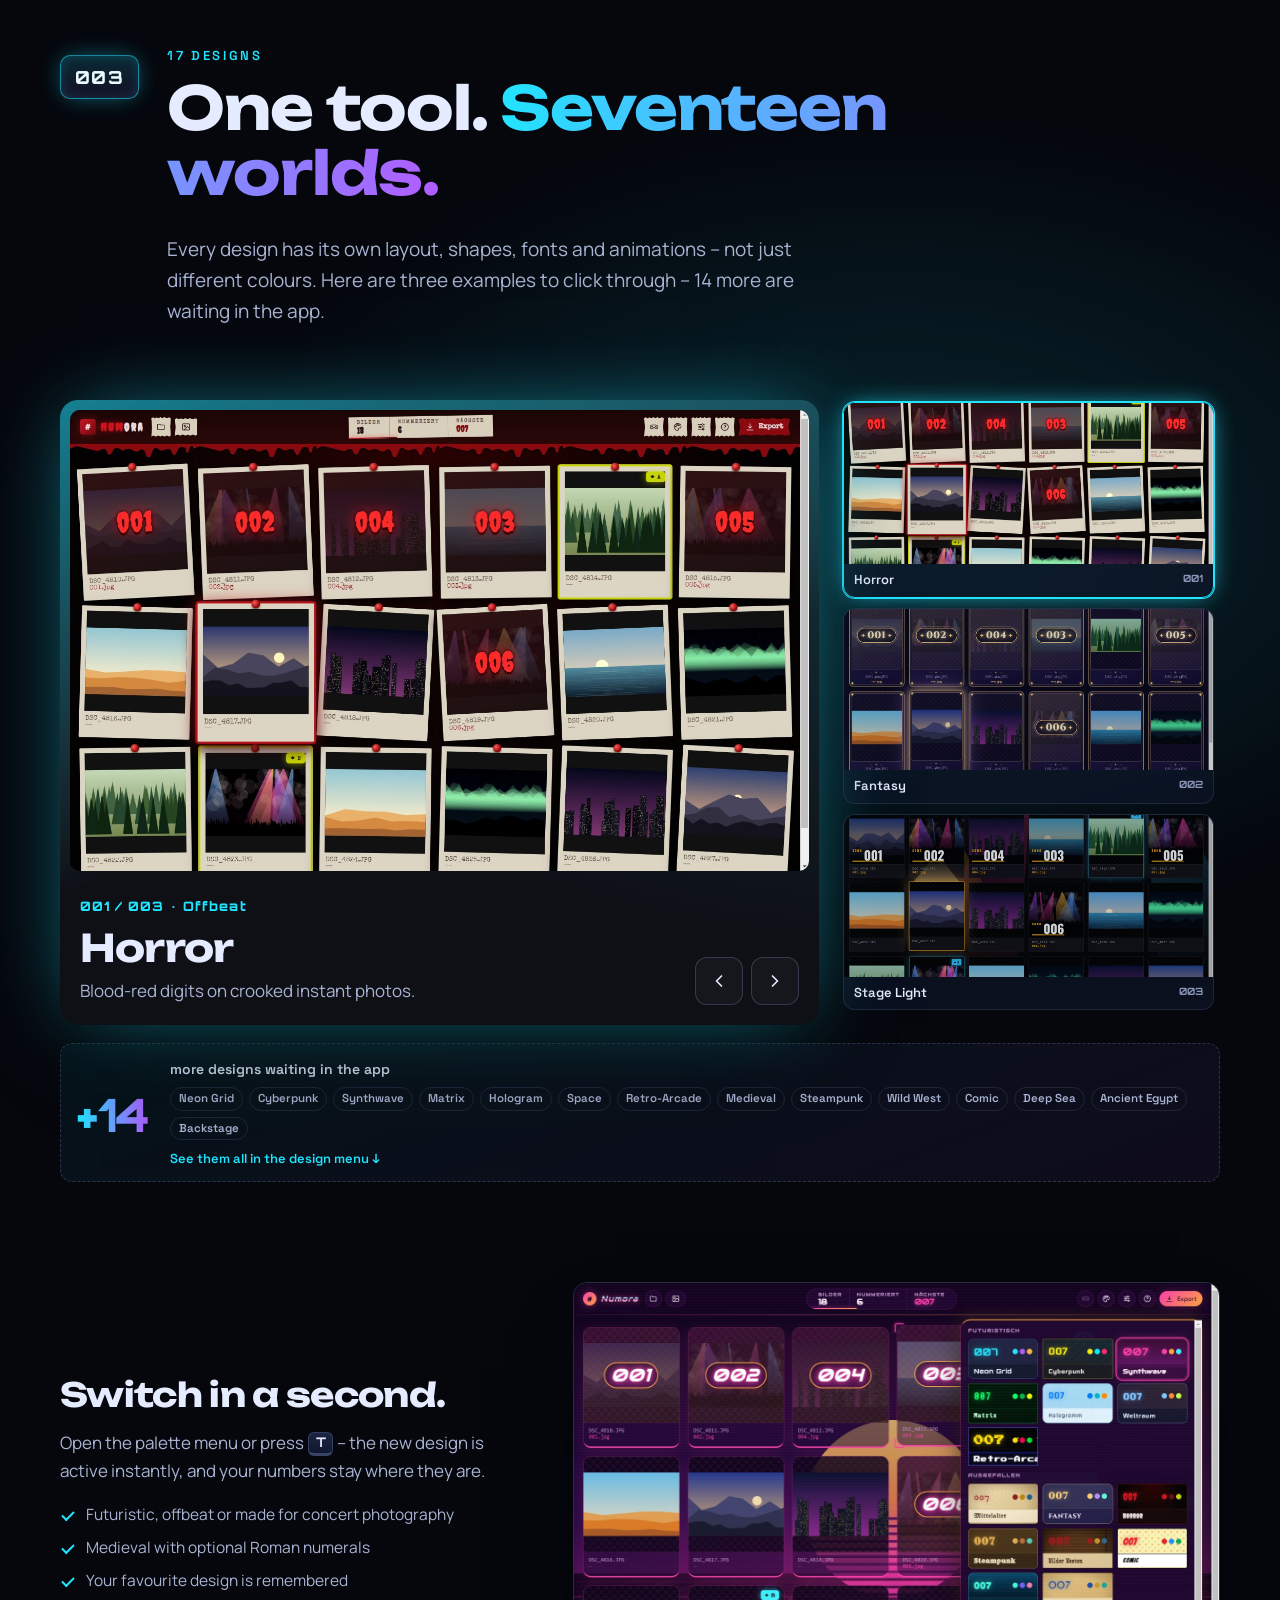
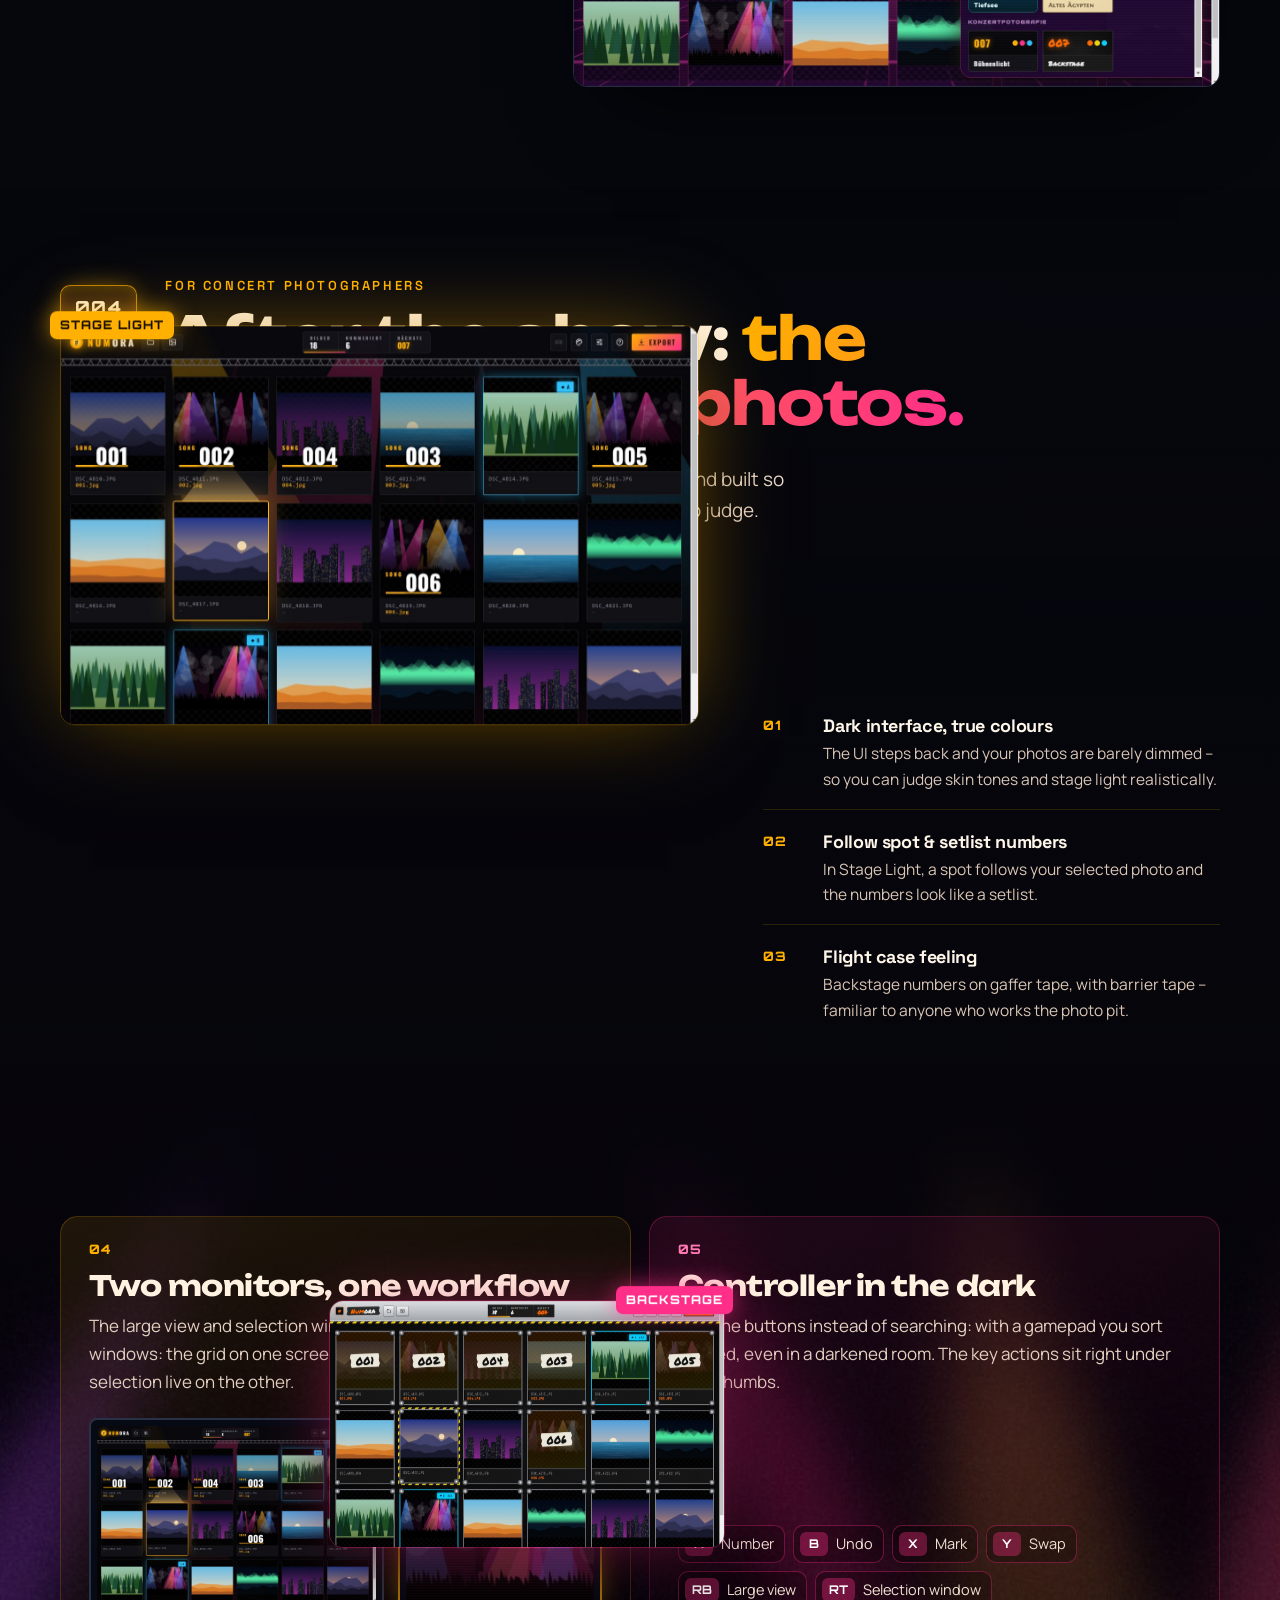
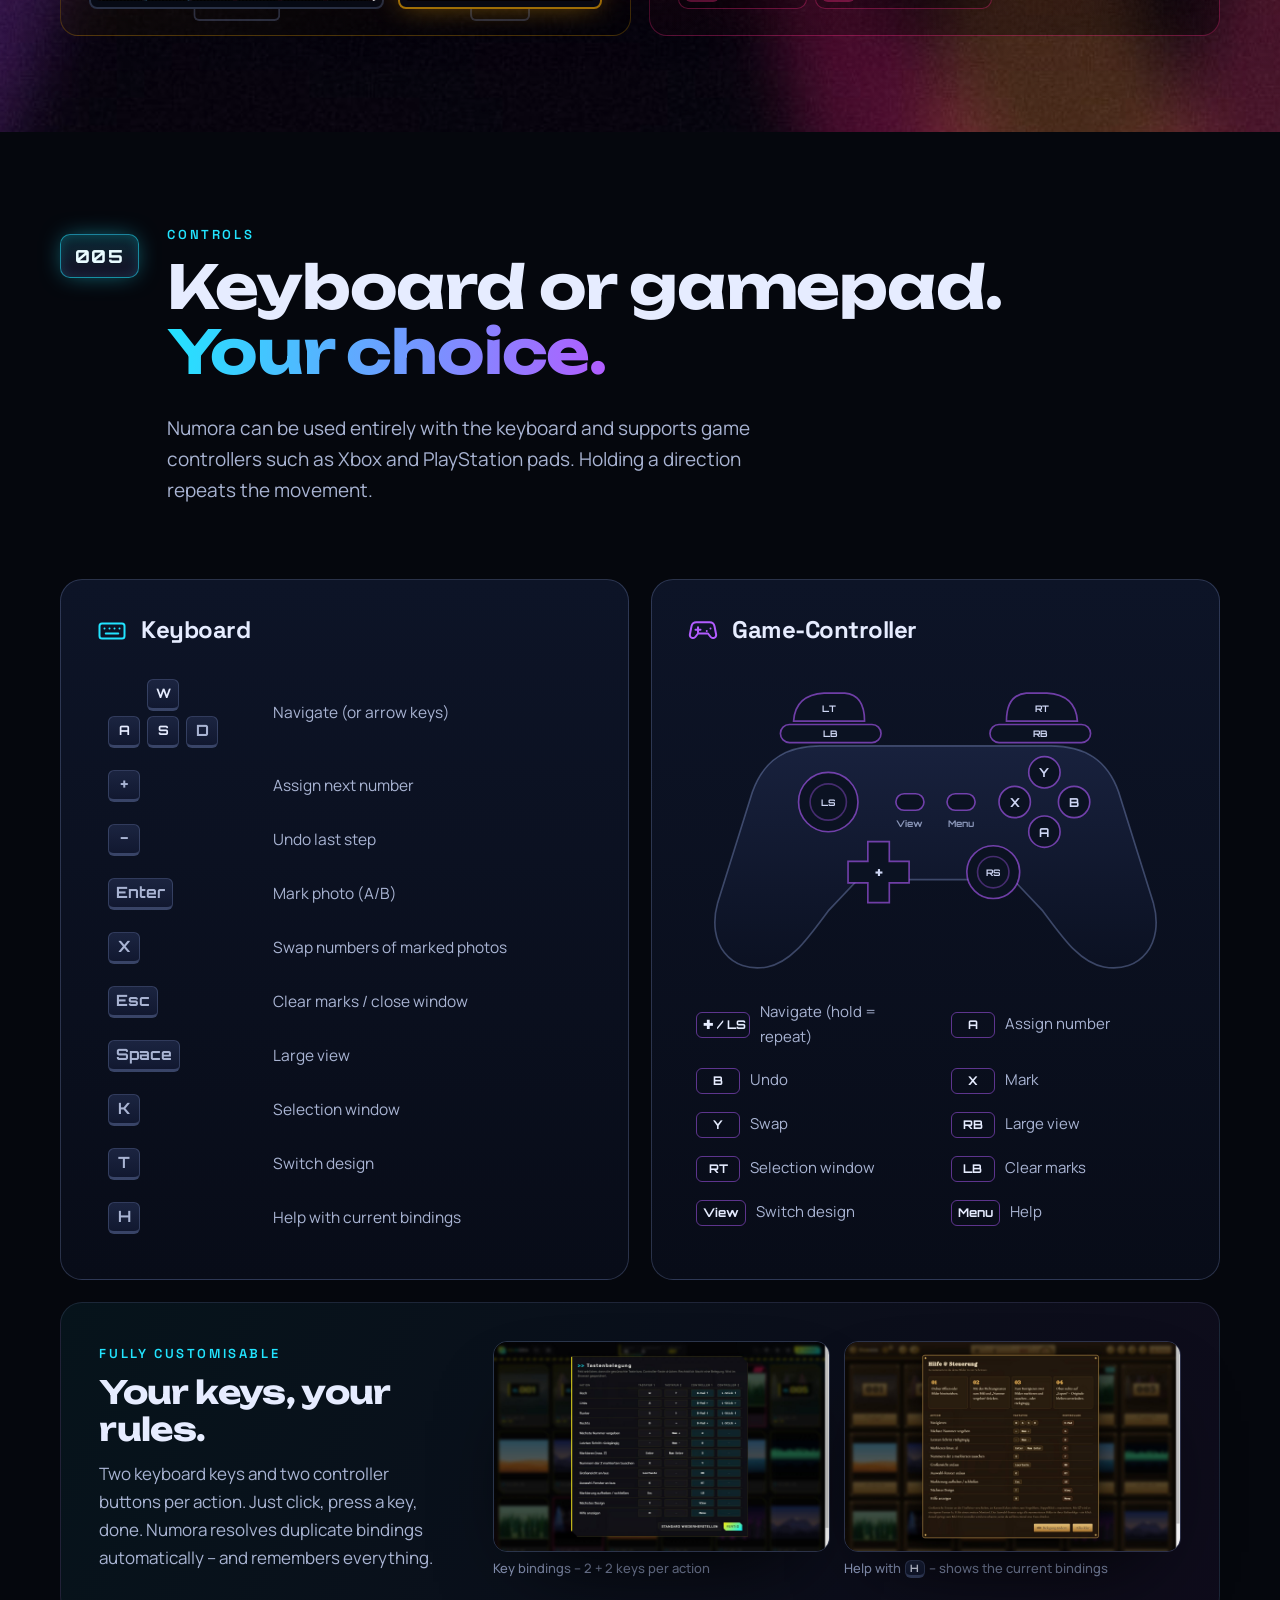
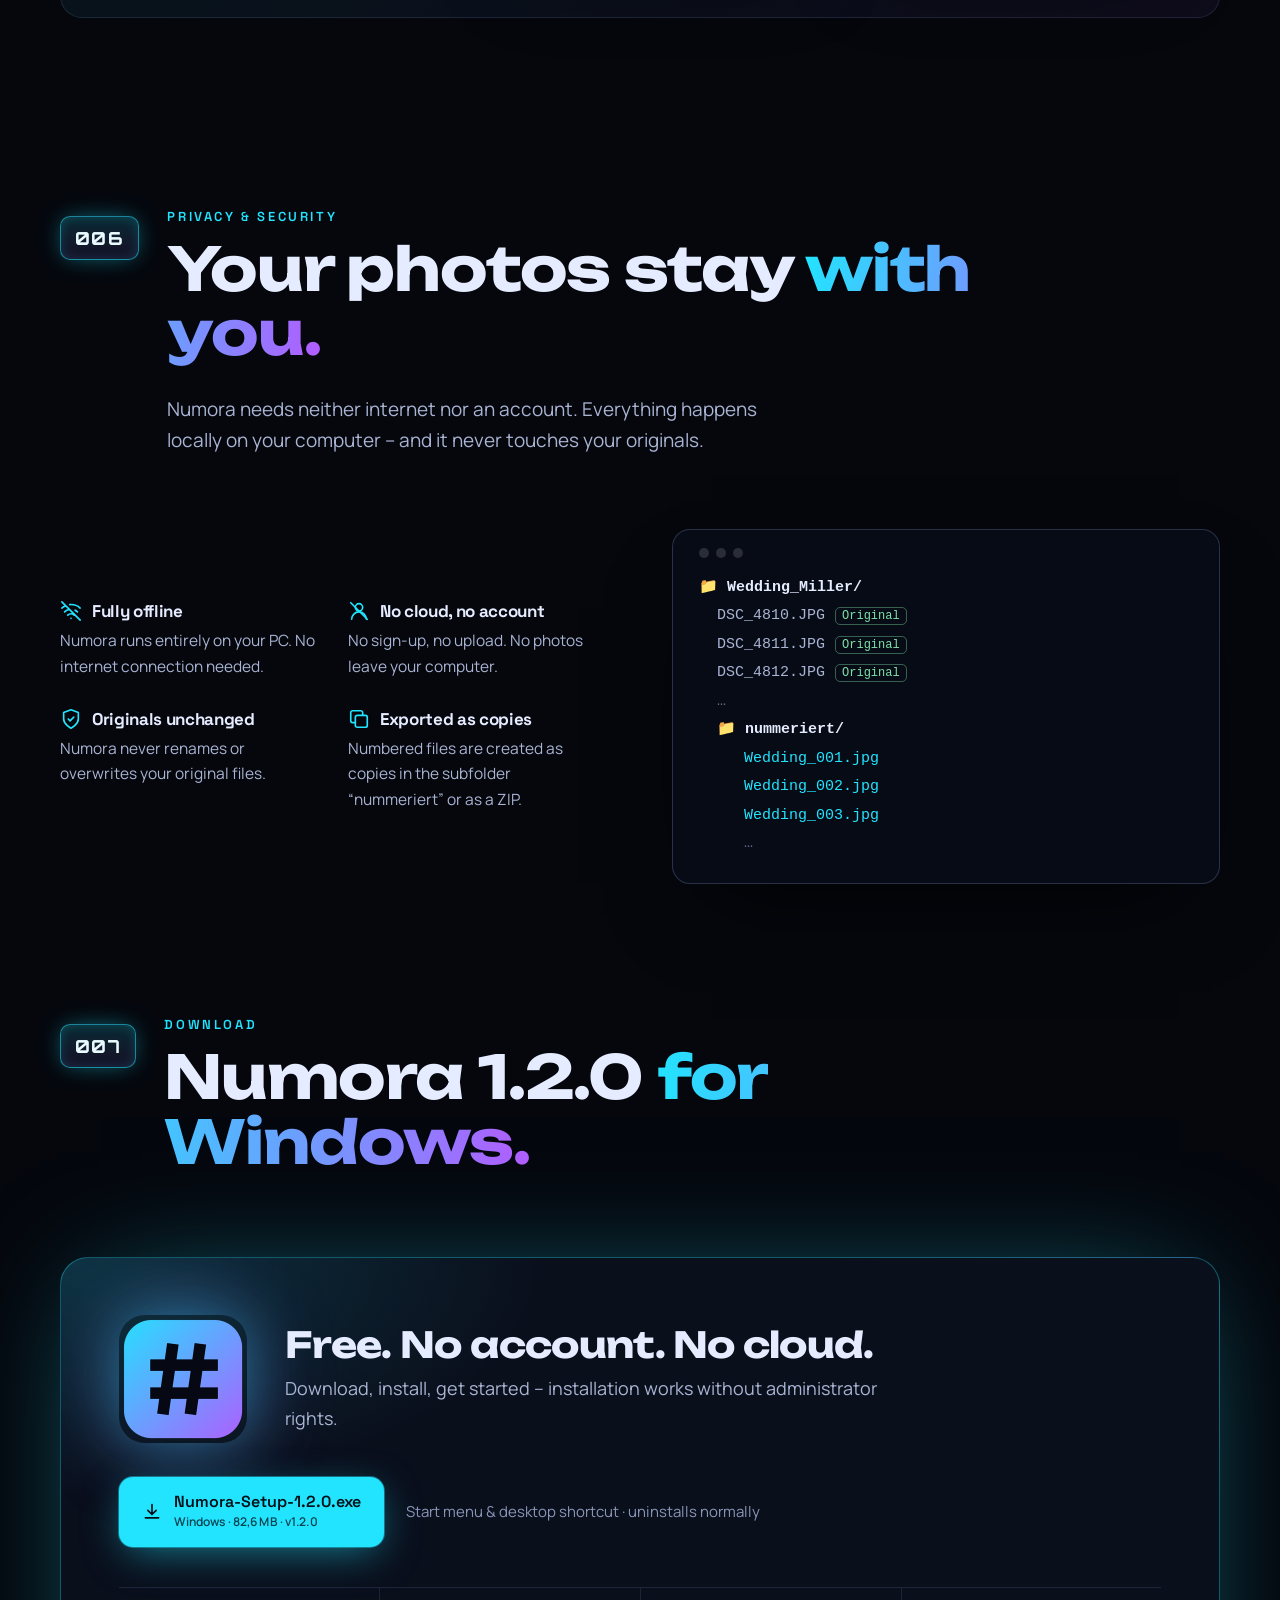
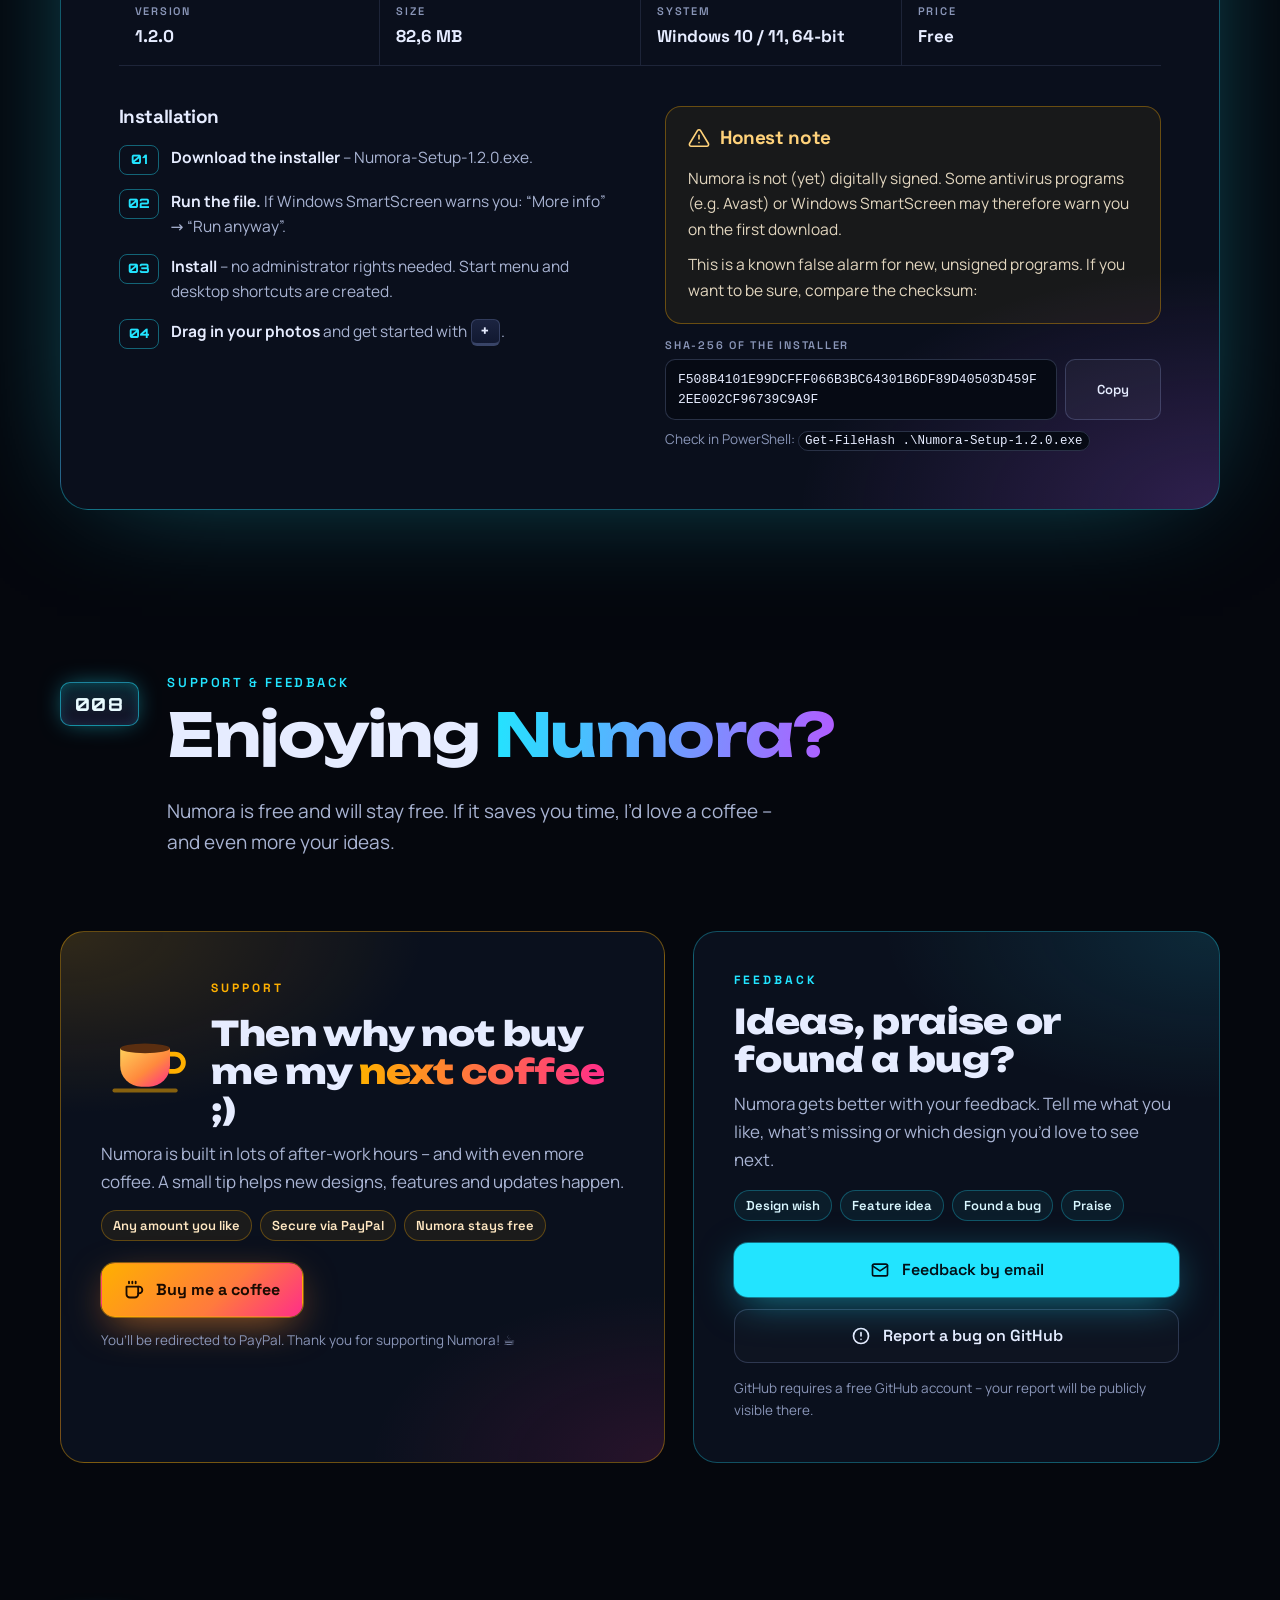
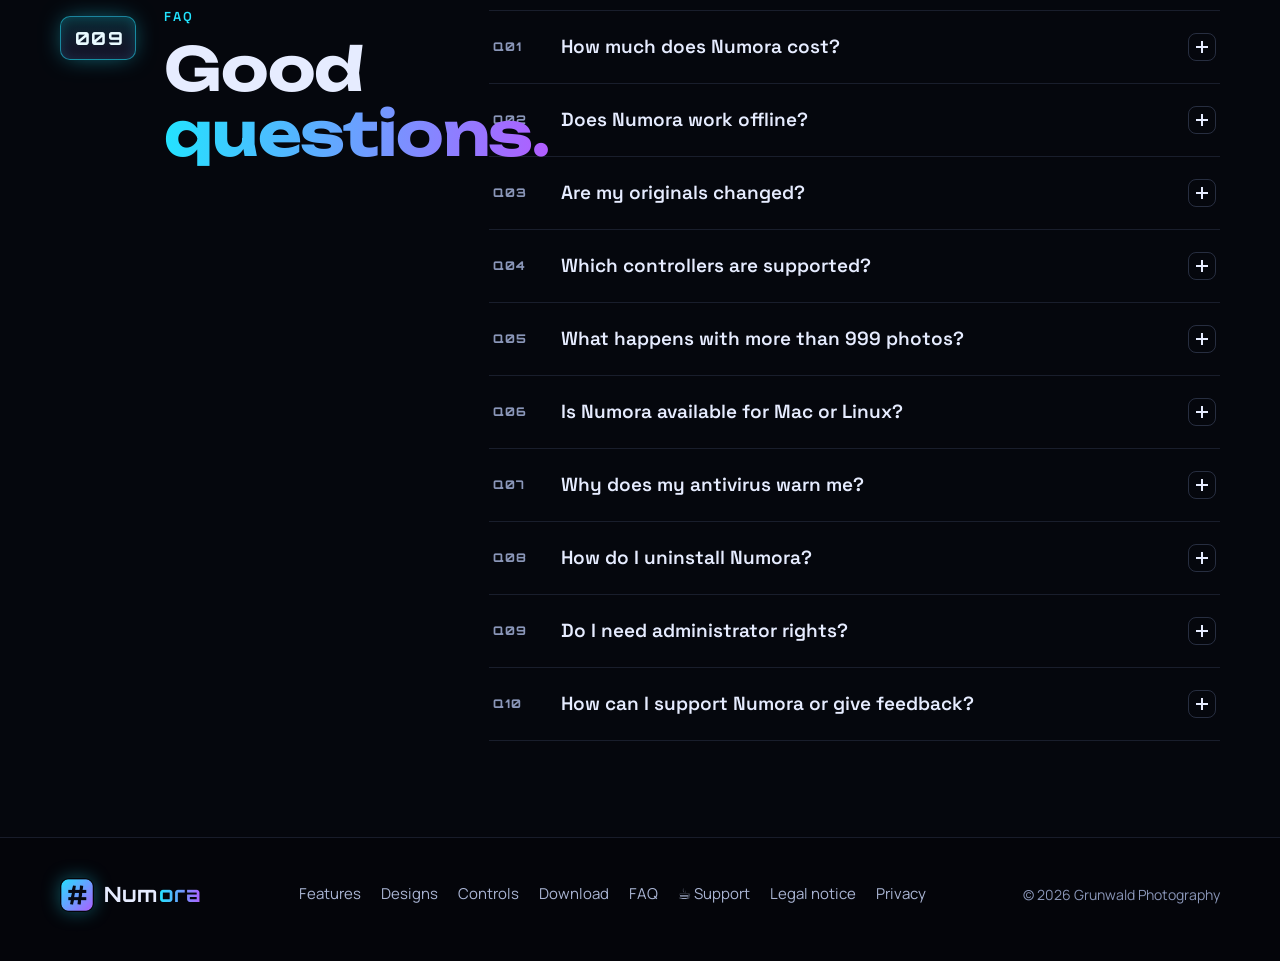
==== commit 53759dfa: "Kaffee-Button (PayPal) in der Kopfleiste neben DE/EN, kompakte Kopfleiste auf Handys Co-Authored-By:" ====
--- a/en/index.html
+++ b/en/index.html
@@ -493,6 +493,16 @@
   .js .drop{opacity:1;animation:none!important;transform:translate(-50%,-50%)}
   .beam{display:none}
 }
+.nav-coffee{flex:none;display:grid;place-items:center;width:42px;height:40px;border-radius:11px;border:1px solid rgba(255,176,0,.45);background:radial-gradient(circle at 50% 120%,rgba(255,176,0,.22),rgba(255,46,136,.08) 70%);transition:transform .2s,box-shadow .2s,border-color .2s}
+.nav-coffee:hover{transform:translateY(-2px);border-color:var(--amber);box-shadow:0 8px 24px -8px rgba(255,150,40,.8)}
+.nav-coffee:focus-visible{outline:2px solid var(--amber);outline-offset:2px}
+.nav-coffee svg{width:26px;height:26px;overflow:visible}
+.nav-coffee .st path{fill:none;stroke:rgba(255,220,170,.85);stroke-width:2.2;stroke-linecap:round;animation:steam 2.6s ease-in-out infinite;opacity:0}
+.nav-coffee .st path:nth-child(2){animation-delay:.9s}
+@media (max-width:520px){.nav-in>.btn-dl{display:none}.nav-coffee{margin-left:auto}}
+@media (max-width:360px){.nav .logo{gap:7px}.nav .logo span{font-size:16px}.nav .logo img{width:28px;height:28px}.nav-in{gap:6px}.lang a{padding:9px 6px}.nav-coffee{width:34px;height:34px}.nav-coffee svg{width:22px;height:22px}}
+@media (max-width:440px){.nav-coffee{width:36px;height:36px}.nav-in{gap:8px}}
+@media (prefers-reduced-motion:reduce){.nav-coffee .st path{animation:none;opacity:.7}}
 .lang{display:flex;flex:none;border:1px solid var(--line2);border-radius:11px;overflow:hidden;font:700 12.5px/1 var(--f-head);letter-spacing:.08em}
 .lang a{padding:10px 11px;color:var(--mute2);text-decoration:none;transition:background .2s,color .2s}
 .lang a:hover{color:var(--ink);background:rgba(255,255,255,.04)}
@@ -523,6 +533,9 @@
     <a class="btn btn-dl" href="https://github.com/khoron-ip/numora/releases/download/v1.2.0/Numora-Setup-1.2.0.exe" download aria-label="Download for free">
       <svg viewBox="0 0 24 24" fill="none" stroke="currentColor" stroke-width="2" stroke-linecap="round" stroke-linejoin="round" aria-hidden="true"><path d="M12 3v12m0 0-5-5m5 5 5-5M4 19h16"/></svg>
       <span>Free<span class="t-long"> download</span></span>
+    </a>
+    <a class="nav-coffee" href="https://paypal.me/GrunwaldPhotography" target="_blank" rel="noopener" title="Enjoying Numora? Buy me a coffee ☕" aria-label="Buy me a coffee via PayPal (opens new tab)">
+      <svg viewBox="0 0 32 32" aria-hidden="true"><g class="st"><path d="M12 9c-2-3 2-4 0-7"/><path d="M18 9c-2-3 2-4 0-7"/></g><path d="M5 12h20v7a8 8 0 0 1-8 8h-4a8 8 0 0 1-8-8z" fill="url(#ncG)"/><path d="M25 14h2a3.5 3.5 0 0 1 0 7h-2.3" fill="none" stroke="#ffb000" stroke-width="2.2"/><ellipse cx="15" cy="12" rx="10" ry="1.8" fill="#5a2e10"/><defs><linearGradient id="ncG" x1="0" y1="0" x2="1" y2="1"><stop offset="0" stop-color="#ffcf5a"/><stop offset=".55" stop-color="#ff8a3d"/><stop offset="1" stop-color="#ff2e88"/></linearGradient></defs></svg>
     </a>
     <div class="lang" role="group" aria-label="Sprache / Language"><a href="../" lang="de" hreflang="de">DE</a><a href="./" lang="en" hreflang="en" aria-current="page">EN</a></div>
     <button class="burger" type="button" aria-expanded="false" aria-controls="navlinks" aria-label="Open menu"><span></span><span></span><span></span></button>
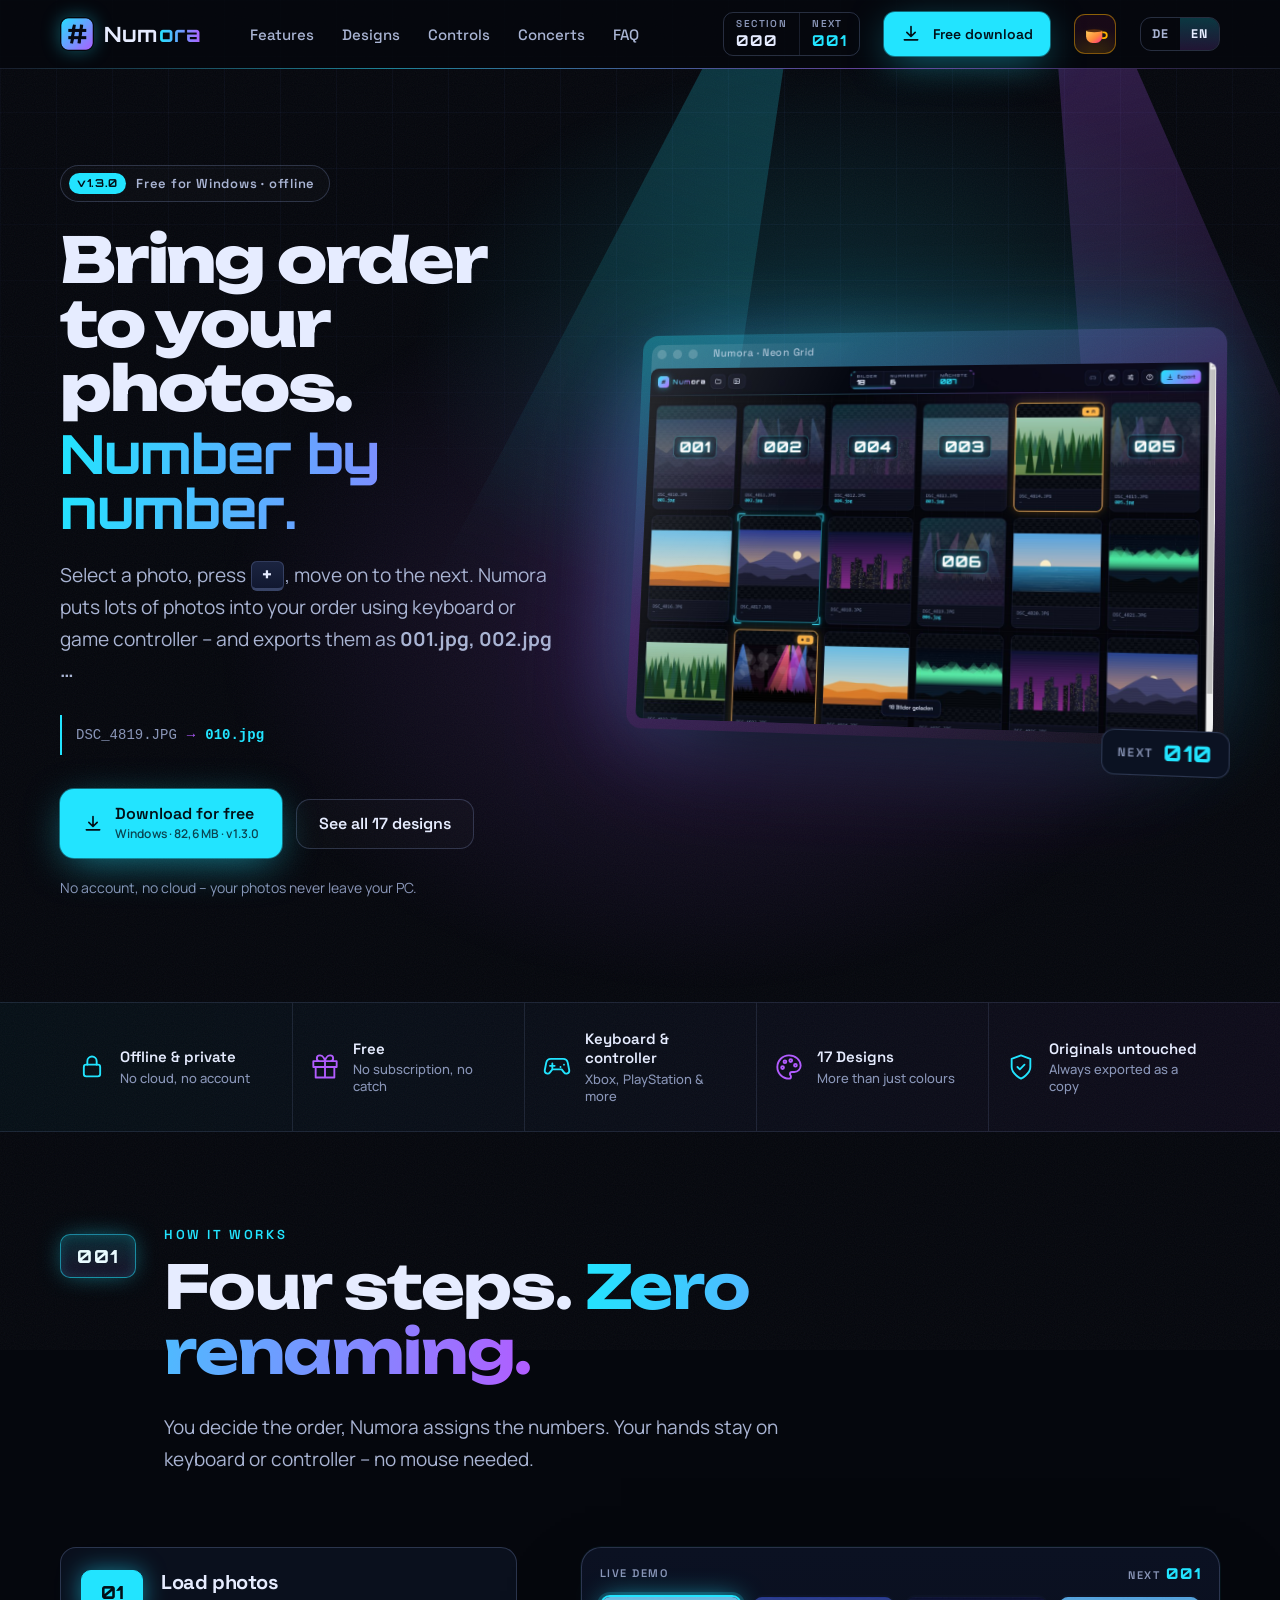
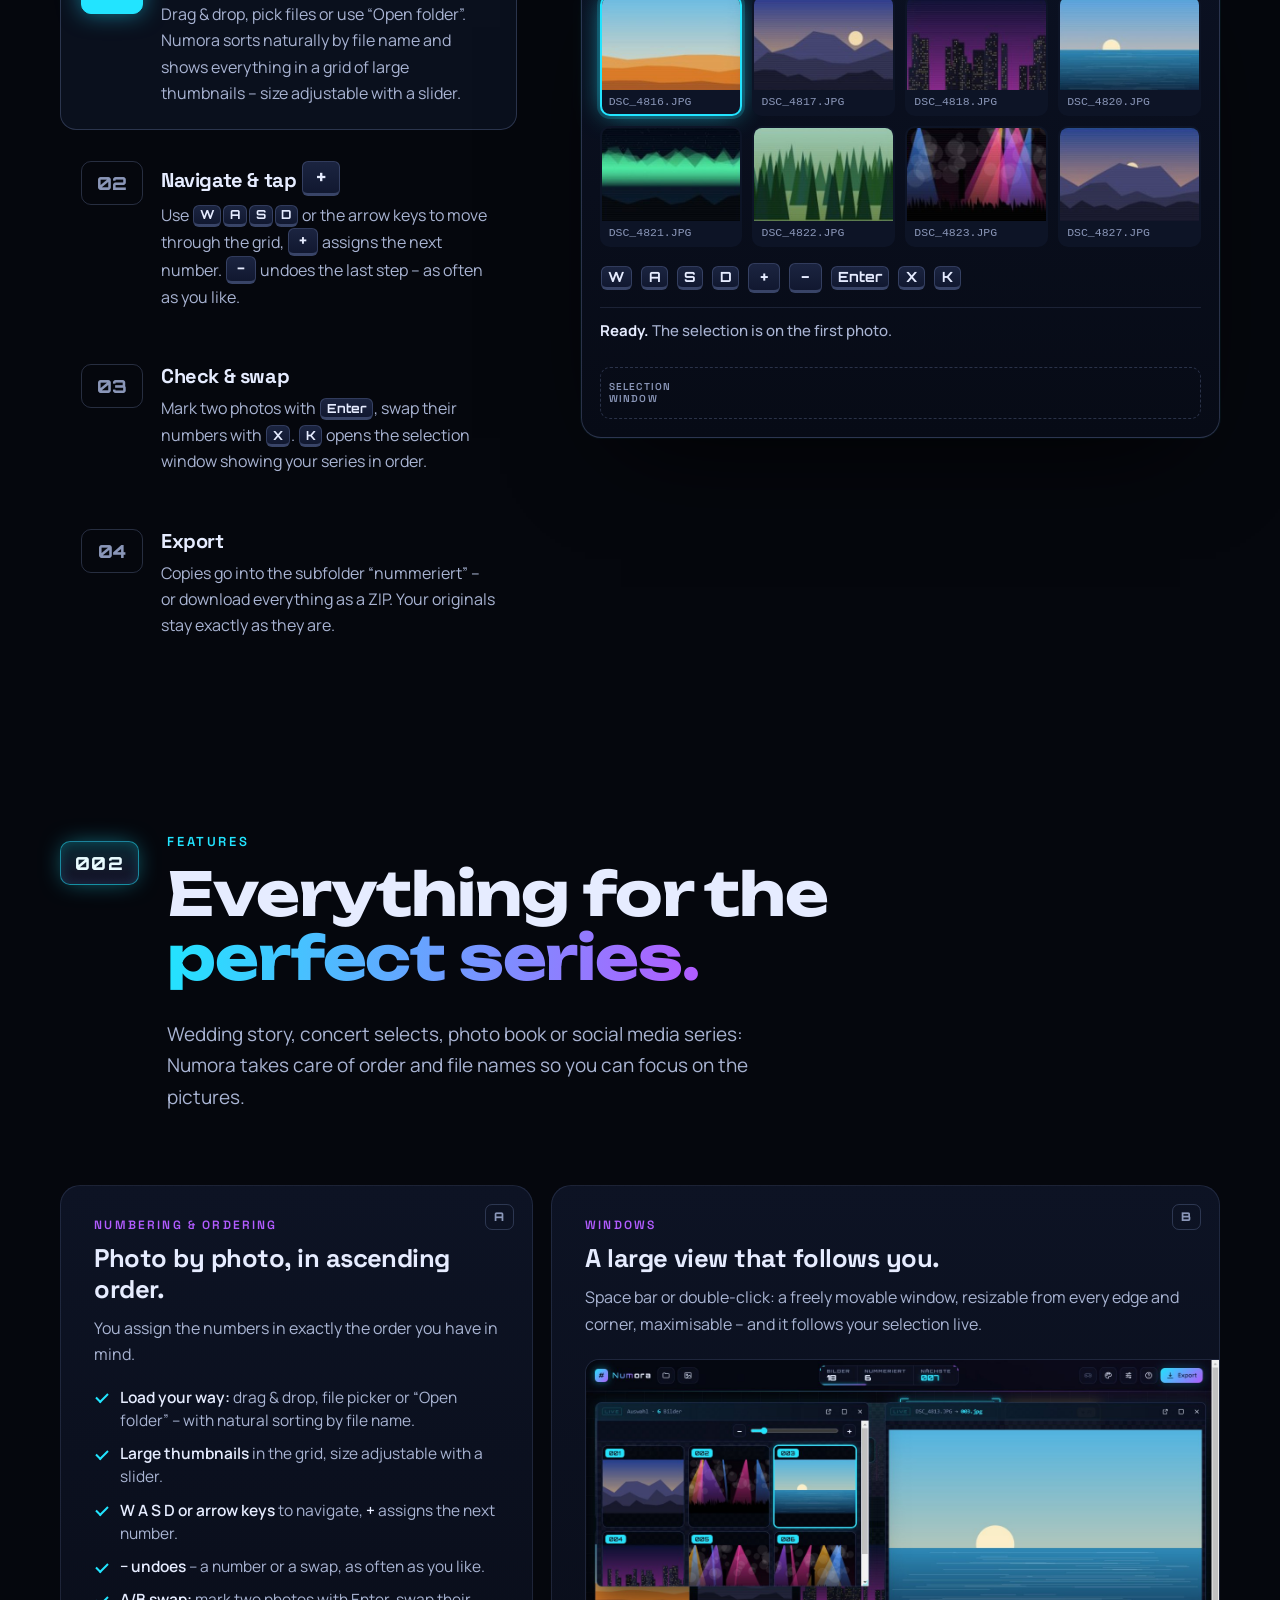
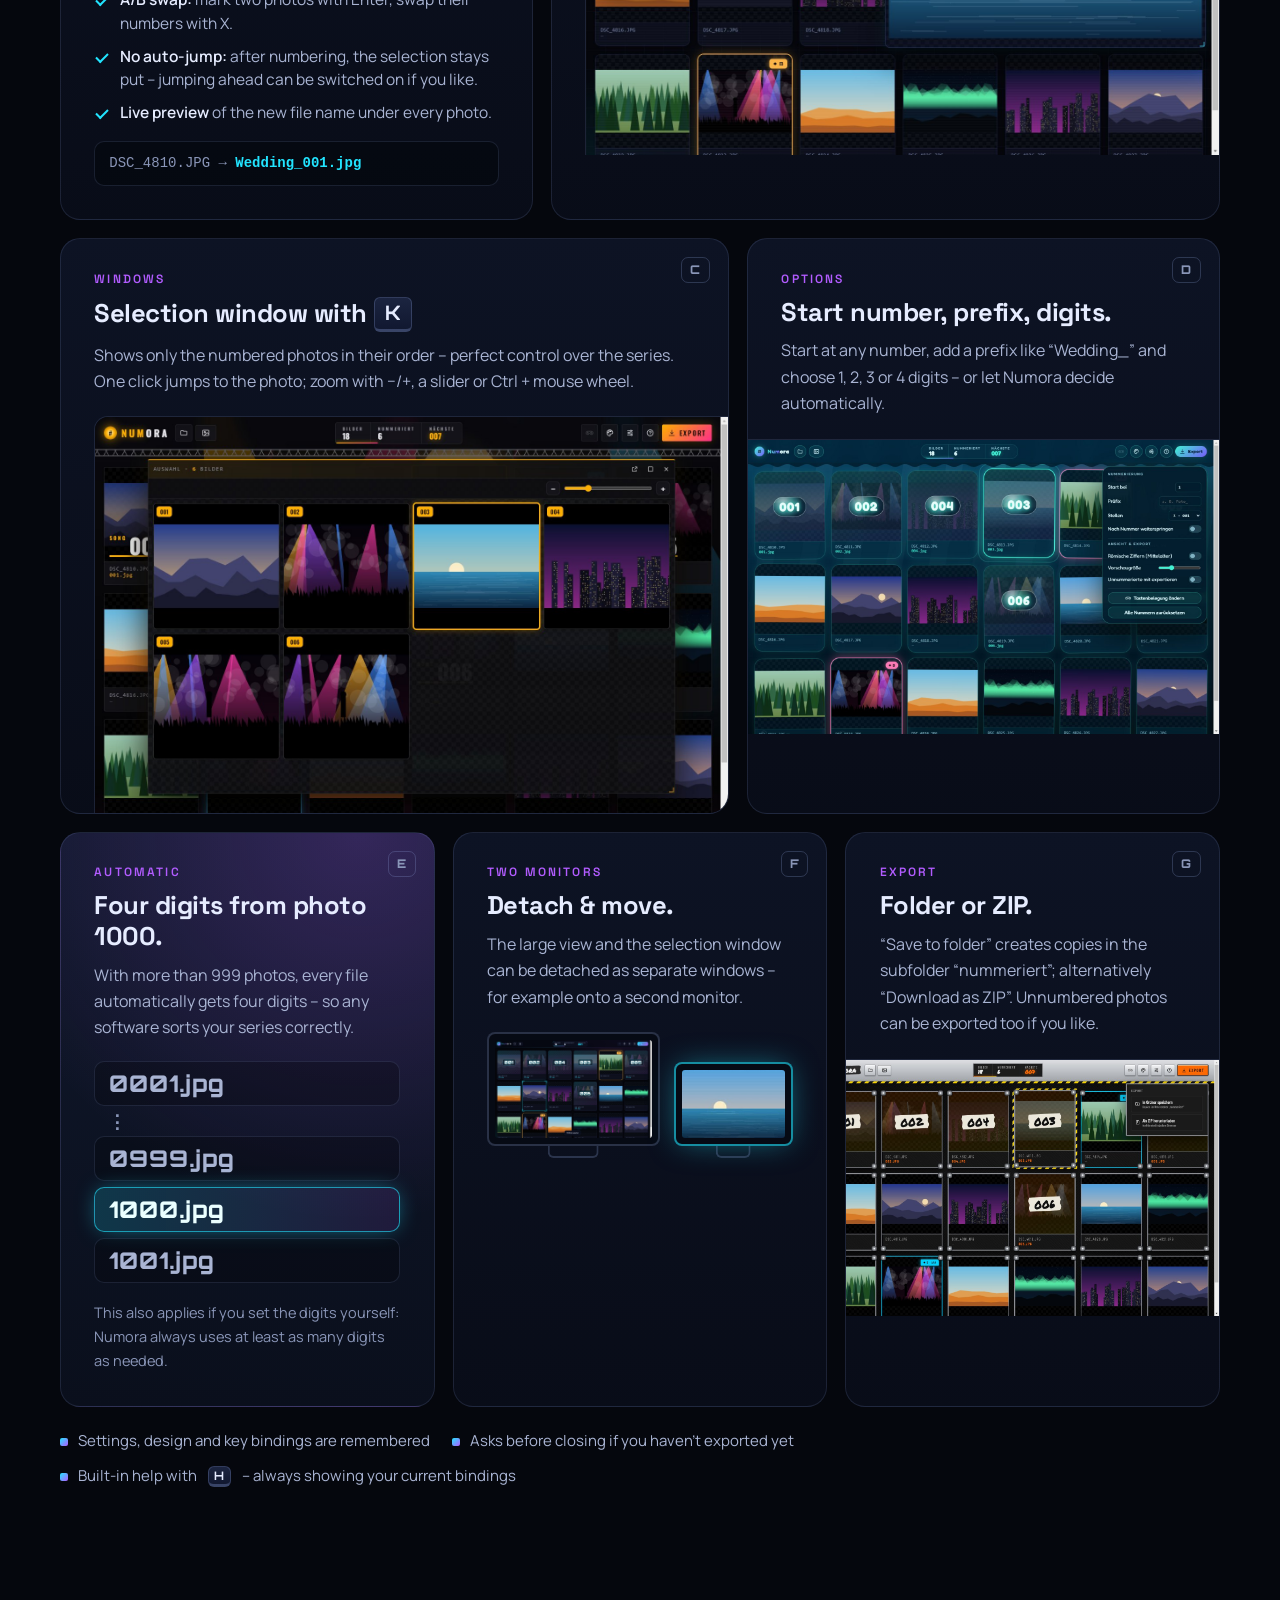
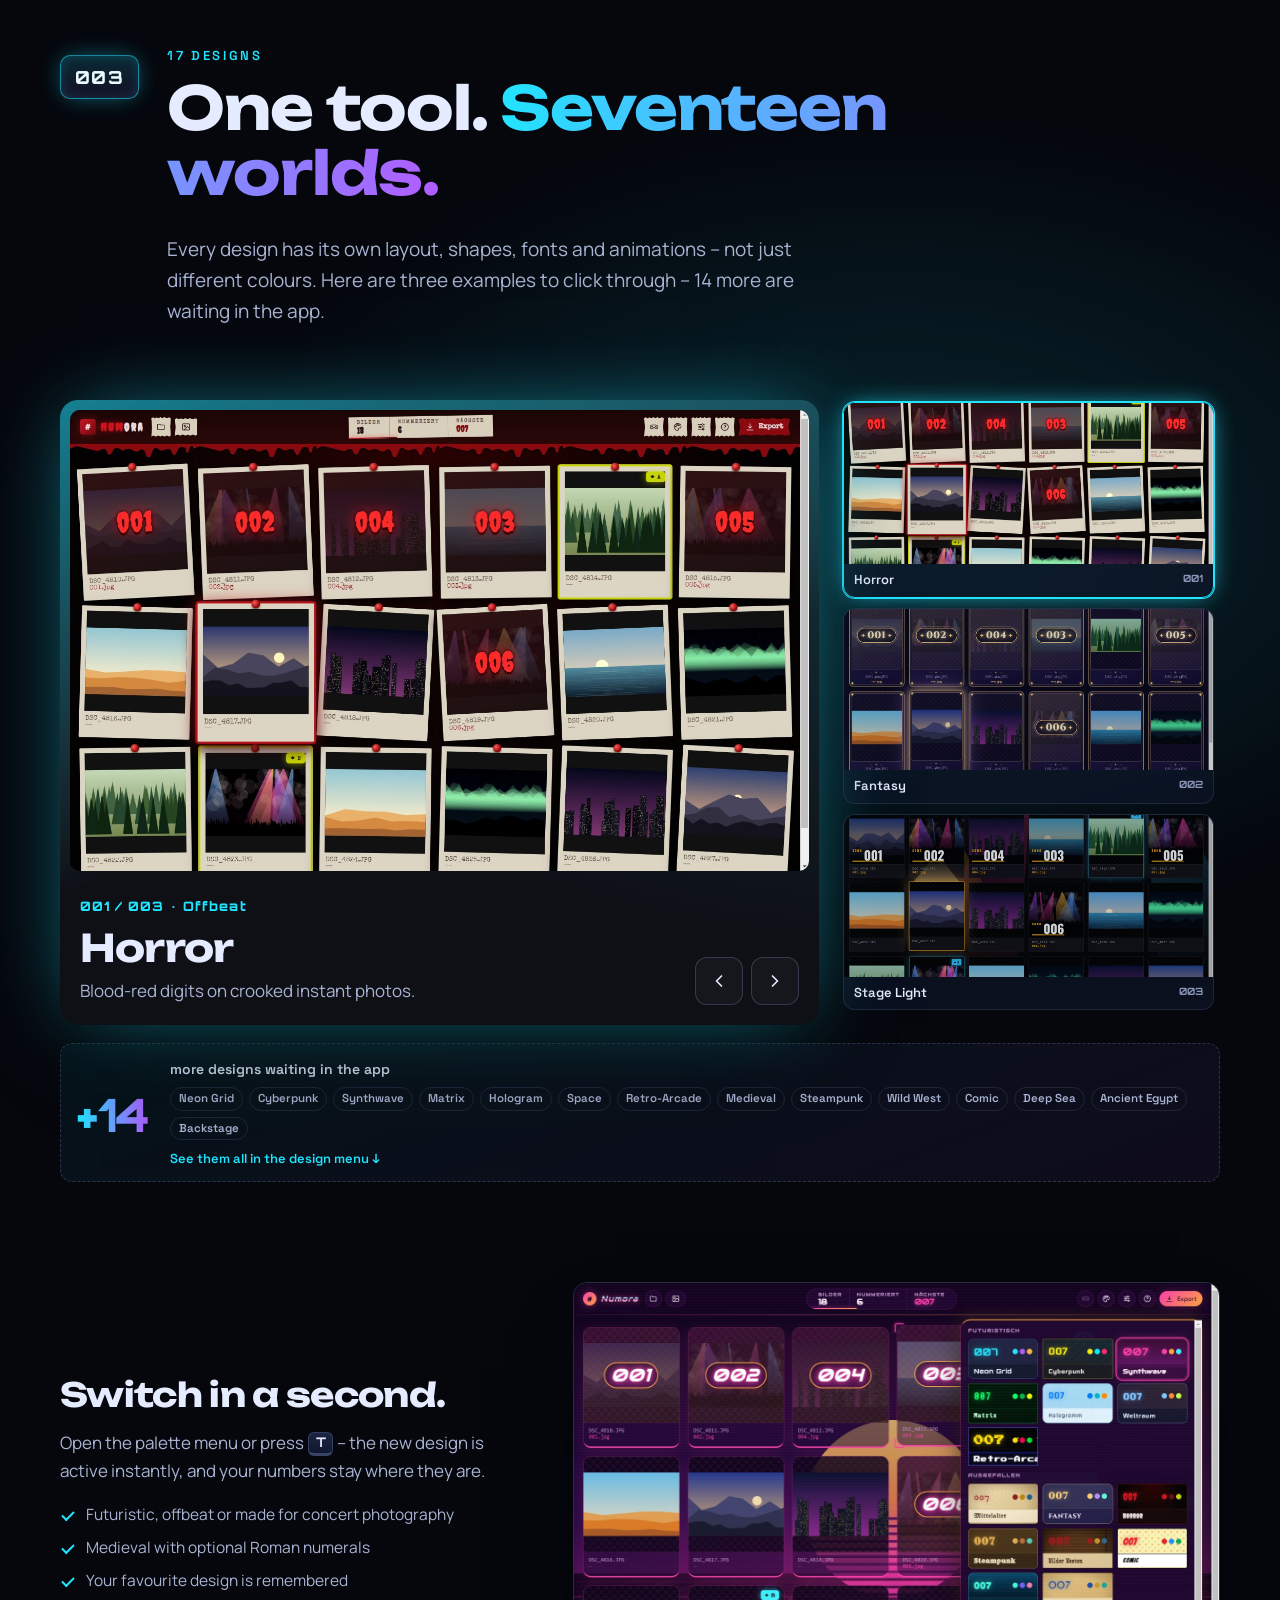
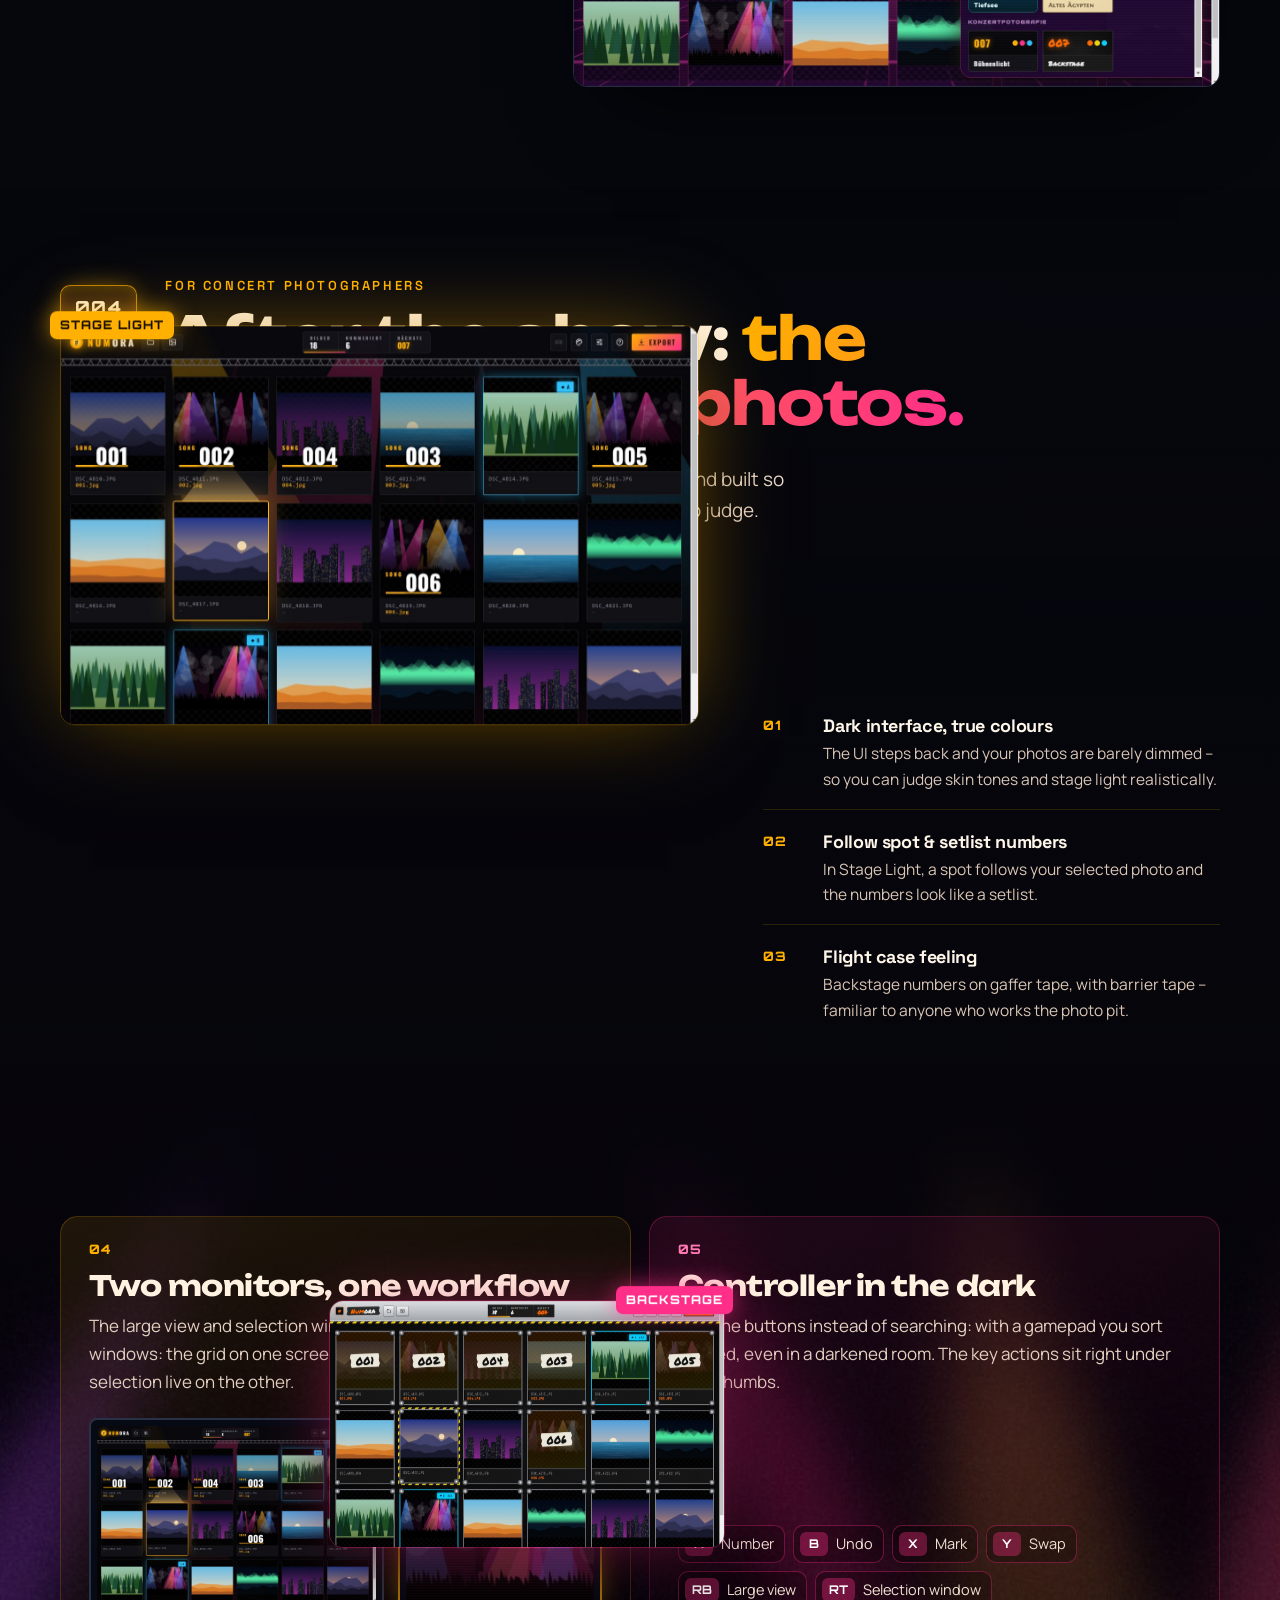
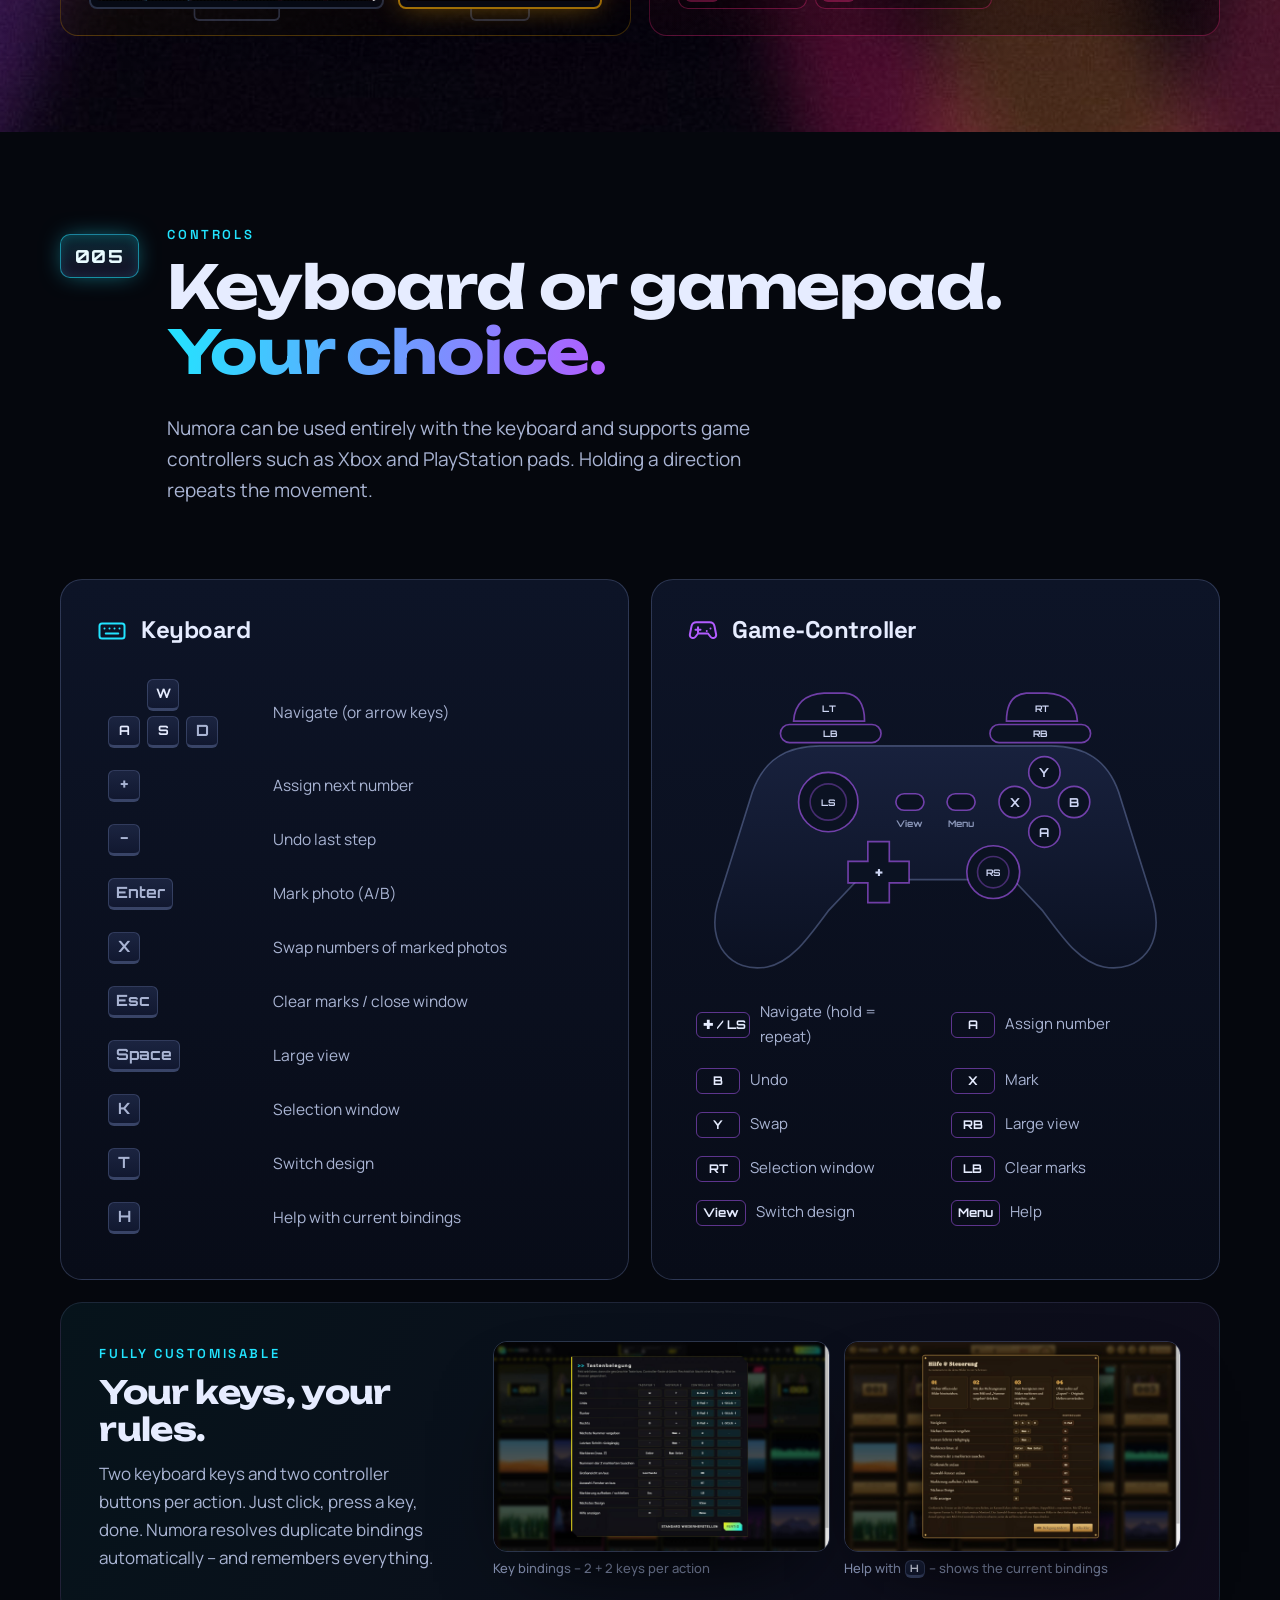
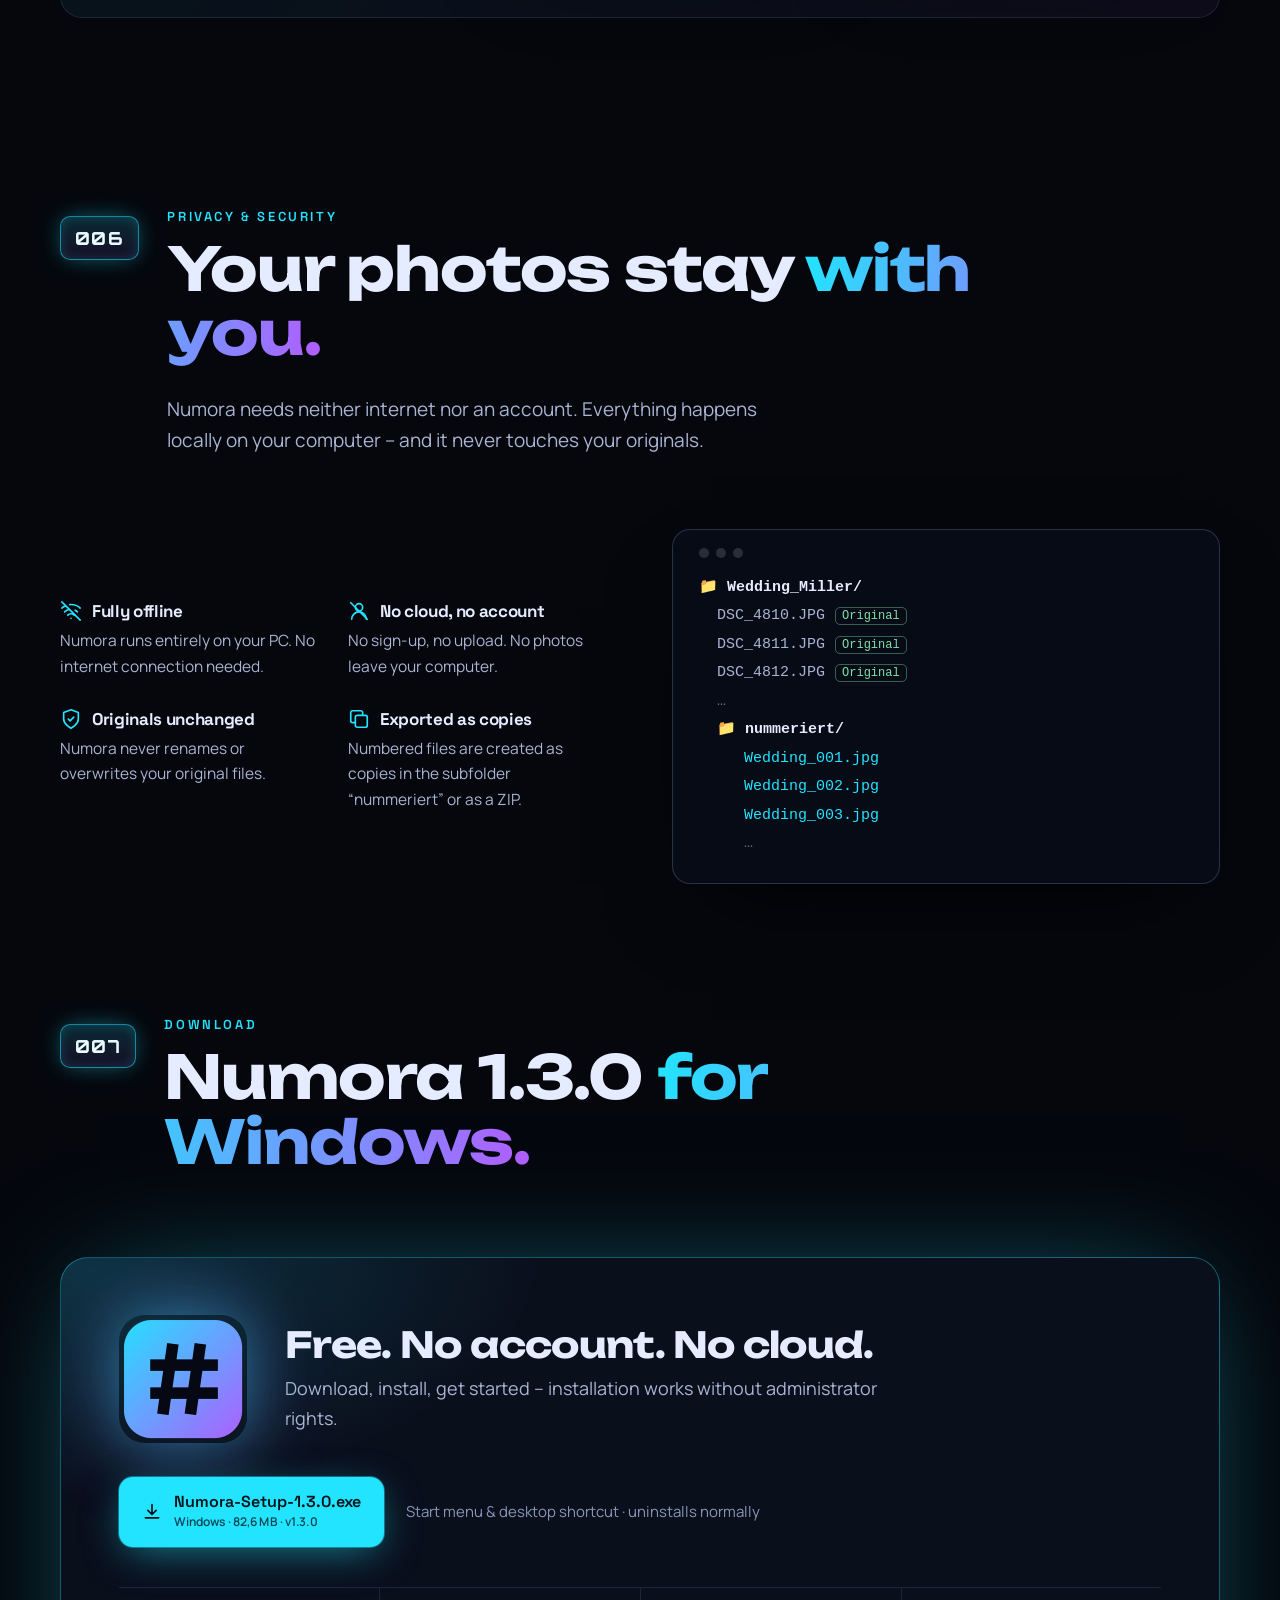
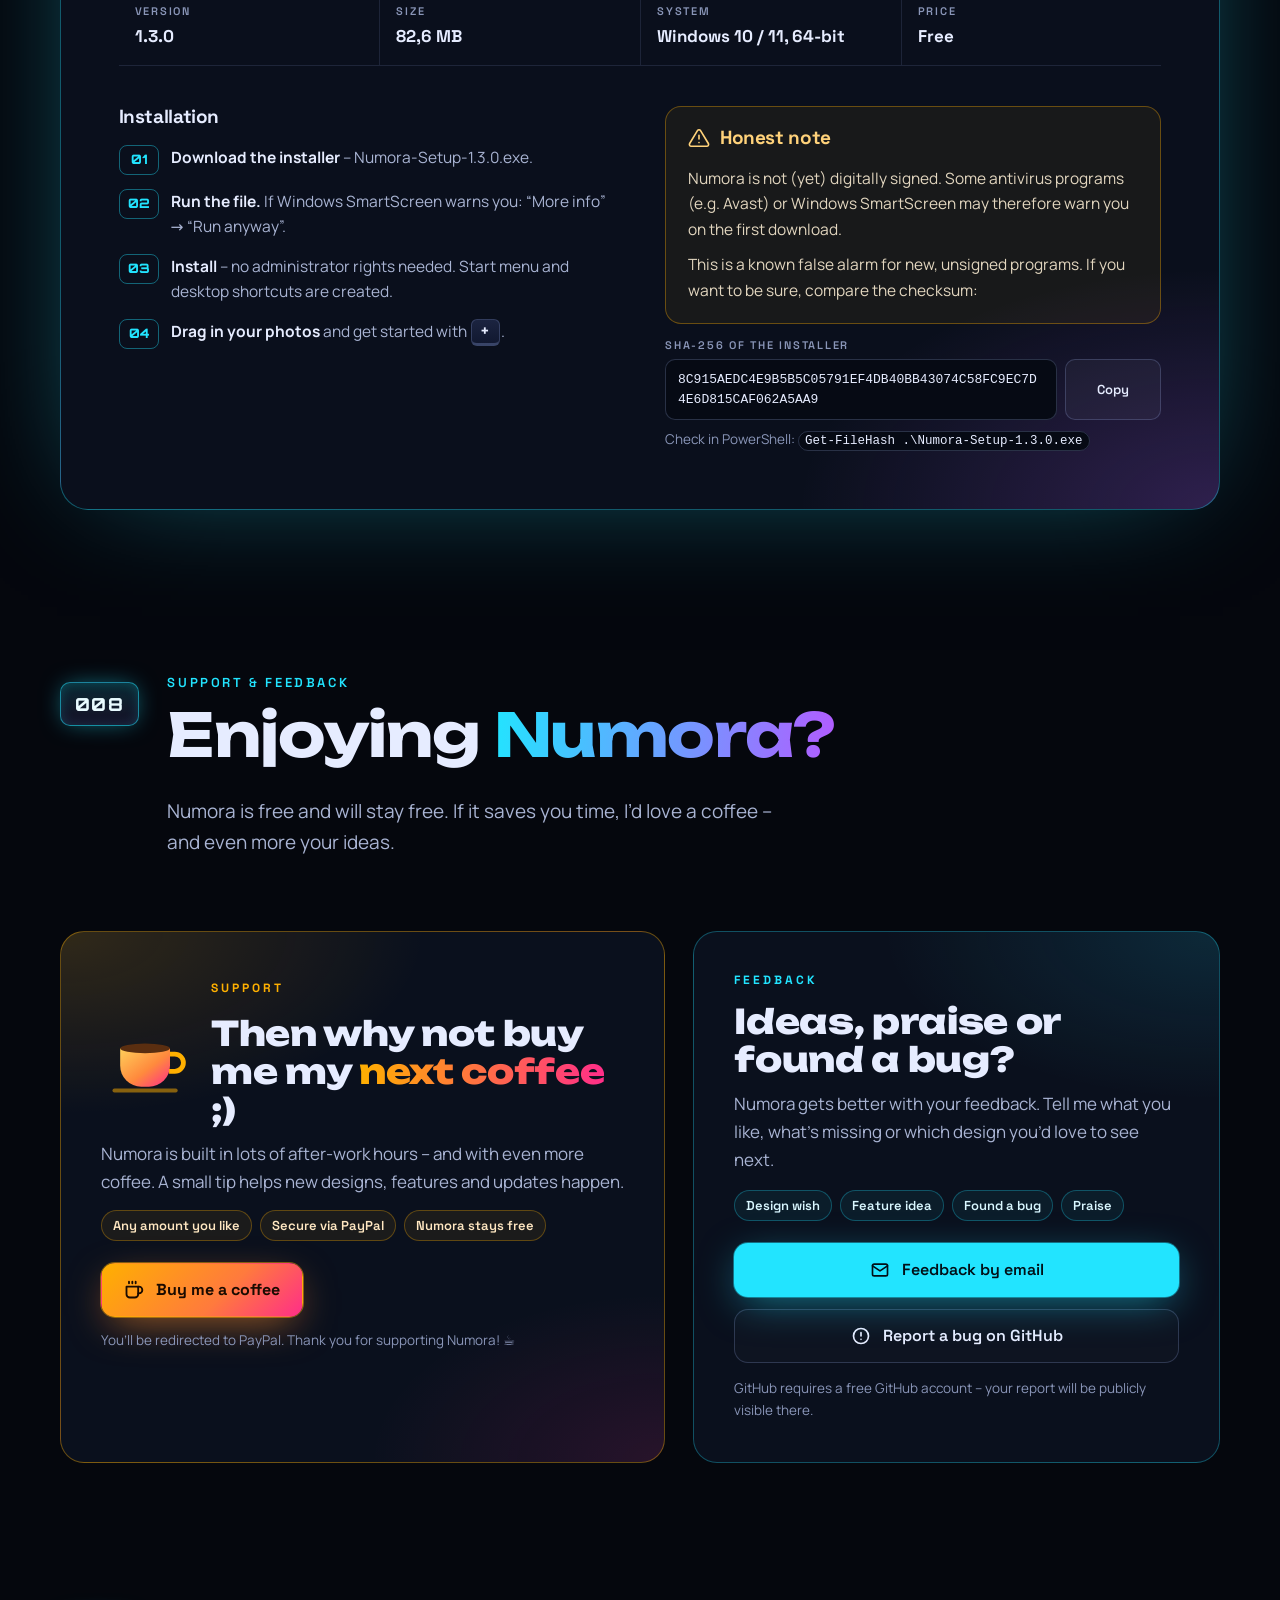
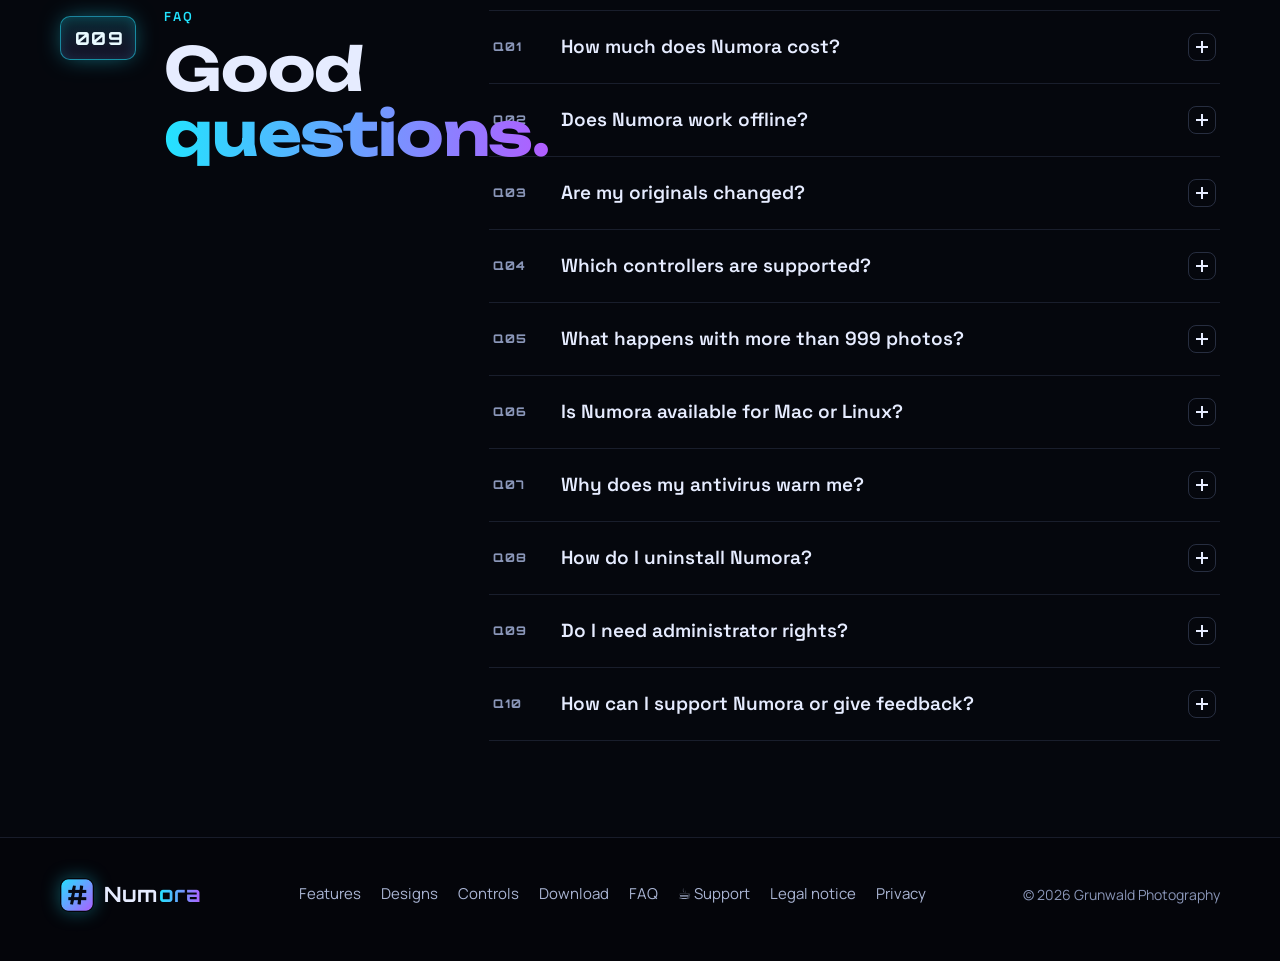
==== commit 0188c806: "Website auf Numora 1.3.0 umgestellt (Download, Version, Prüfsumme) Co-Authored-By: Claude Opus 5.5 <" ====
--- a/en/index.html
+++ b/en/index.html
@@ -530,7 +530,7 @@
       <div>Section<b id="c-cur">000</b></div>
       <div class="nx">Next<b id="c-next">001</b></div>
     </div>
-    <a class="btn btn-dl" href="https://github.com/khoron-ip/numora/releases/download/v1.2.0/Numora-Setup-1.2.0.exe" download aria-label="Download for free">
+    <a class="btn btn-dl" href="https://github.com/khoron-ip/numora/releases/download/v1.3.0/Numora-Setup-1.3.0.exe" download aria-label="Download for free">
       <svg viewBox="0 0 24 24" fill="none" stroke="currentColor" stroke-width="2" stroke-linecap="round" stroke-linejoin="round" aria-hidden="true"><path d="M12 3v12m0 0-5-5m5 5 5-5M4 19h16"/></svg>
       <span>Free<span class="t-long"> download</span></span>
     </a>
@@ -549,7 +549,7 @@
   <div class="beam b2" aria-hidden="true"></div>
   <div class="wrap hero-grid">
     <div>
-      <span class="eyebrow rv"><i>v1.2.0</i> Free for Windows · offline</span>
+      <span class="eyebrow rv"><i>v1.3.0</i> Free for Windows · offline</span>
       <h1 class="rv d1">Bring order to your photos. <span class="l2 grad">Number by number.</span></h1>
       <p class="lead rv d2">Select a photo, press <kbd class="k sym">+</kbd>, move on to the next. Numora puts lots of photos into your order using keyboard or game controller – and exports them as <strong>001.jpg, 002.jpg …</strong></p>
       <div class="ticker rv d3" aria-hidden="true">
@@ -561,9 +561,9 @@
         </div></div>
       </div>
       <div class="cta-row rv d4">
-        <a class="btn btn-dl" href="https://github.com/khoron-ip/numora/releases/download/v1.2.0/Numora-Setup-1.2.0.exe" download>
+        <a class="btn btn-dl" href="https://github.com/khoron-ip/numora/releases/download/v1.3.0/Numora-Setup-1.3.0.exe" download>
           <svg viewBox="0 0 24 24" fill="none" stroke="currentColor" stroke-width="2" stroke-linecap="round" stroke-linejoin="round" aria-hidden="true"><path d="M12 3v12m0 0-5-5m5 5 5-5M4 19h16"/></svg>
-          <span class="lbl">Download for free<span class="meta">Windows · 82,6 MB · v1.2.0</span></span>
+          <span class="lbl">Download for free<span class="meta">Windows · 82,6 MB · v1.3.0</span></span>
         </a>
         <a class="btn btn-ghost" href="#designs">See all 17 designs</a>
       </div>
@@ -935,7 +935,7 @@
   <div class="wrap">
     <header class="sec-head">
       <span class="sec-no" aria-hidden="true">007</span>
-      <div><span class="kicker">Download</span><h2>Numora 1.2.0 <span class="grad">for Windows.</span></h2></div>
+      <div><span class="kicker">Download</span><h2>Numora 1.3.0 <span class="grad">for Windows.</span></h2></div>
     </header>
     <div class="dl-card rv">
       <div class="dl-top">
@@ -946,14 +946,14 @@
         </div>
       </div>
       <div class="dl-act">
-        <a class="btn btn-dl" href="https://github.com/khoron-ip/numora/releases/download/v1.2.0/Numora-Setup-1.2.0.exe" download>
+        <a class="btn btn-dl" href="https://github.com/khoron-ip/numora/releases/download/v1.3.0/Numora-Setup-1.3.0.exe" download>
           <svg viewBox="0 0 24 24" fill="none" stroke="currentColor" stroke-width="2" stroke-linecap="round" stroke-linejoin="round" aria-hidden="true"><path d="M12 3v12m0 0-5-5m5 5 5-5M4 19h16"/></svg>
-          <span class="lbl">Numora-Setup-1.2.0.exe<span class="meta">Windows · 82,6 MB · v1.2.0</span></span>
+          <span class="lbl">Numora-Setup-1.3.0.exe<span class="meta">Windows · 82,6 MB · v1.3.0</span></span>
         </a>
         <span style="color:var(--mute);font-size:15px">Start menu &amp; desktop shortcut · uninstalls normally</span>
       </div>
       <dl class="facts">
-        <div><dt>Version</dt><dd>1.2.0</dd></div>
+        <div><dt>Version</dt><dd>1.3.0</dd></div>
         <div><dt>Size</dt><dd>82,6 MB</dd></div>
         <div><dt>System</dt><dd>Windows 10 / 11, 64-bit</dd></div>
         <div><dt>Price</dt><dd>Free</dd></div>
@@ -962,7 +962,7 @@
         <div>
           <h3>Installation</h3>
           <ol class="inst">
-            <li><span><strong>Download the installer</strong> – Numora-Setup-1.2.0.exe.</span></li>
+            <li><span><strong>Download the installer</strong> – Numora-Setup-1.3.0.exe.</span></li>
             <li><span><strong>Run the file.</strong> If Windows SmartScreen warns you: “More info” → “Run anyway”.</span></li>
             <li><span><strong>Install</strong> – no administrator rights needed. Start menu and desktop shortcuts are created.</span></li>
             <li><span><strong>Drag in your photos</strong> and get started with <span class="k sym">+</span>.</span></li>
@@ -977,10 +977,10 @@
           <div class="hash">
             <label for="sha">SHA-256 of the installer</label>
             <div class="hash-row">
-              <code id="sha">F508B4101E99DCFFF066B3BC64301B6DF89D40503D459F2EE002CF96739C9A9F</code>
+              <code id="sha">8C915AEDC4E9B5B5C05791EF4DB40BB43074C58FC9EC7D4E6D815CAF062A5AA9</code>
               <button class="copy" type="button" id="copyBtn">Copy</button>
             </div>
-            <small>Check in PowerShell: <code>Get-FileHash .\Numora-Setup-1.2.0.exe</code></small>
+            <small>Check in PowerShell: <code>Get-FileHash .\Numora-Setup-1.3.0.exe</code></small>
           </div>
         </div>
       </div>
@@ -1056,7 +1056,7 @@
         <p>Numora gets better with your feedback. Tell me what you like, what’s missing or which design you’d love to see next.</p>
         <div class="fb-chips"><span>Design wish</span><span>Feature idea</span><span>Found a bug</span><span>Praise</span></div>
         <div class="acts">
-          <a class="btn btn-dl" href="mailto:grunwald_photography@gmx.de?subject=Numora%20feedback%20(v1.2.0)&amp;body=Hi%20Stephan%2C%0D%0A%0D%0Amy%20feedback%20on%20Numora%3A%0D%0A%0D%0A%0D%0A---%0D%0ANumora%20version%3A%201.2.0%0D%0AWindows%20version%3A%20">
+          <a class="btn btn-dl" href="mailto:grunwald_photography@gmx.de?subject=Numora%20feedback%20(v1.3.0)&amp;body=Hi%20Stephan%2C%0D%0A%0D%0Amy%20feedback%20on%20Numora%3A%0D%0A%0D%0A%0D%0A---%0D%0ANumora%20version%3A%201.3.0%0D%0AWindows%20version%3A%20">
             <svg viewBox="0 0 24 24" fill="none" stroke="currentColor" stroke-width="2" stroke-linecap="round" stroke-linejoin="round" aria-hidden="true"><rect x="3" y="5" width="18" height="14" rx="2"/><path d="m3 7 9 6 9-6"/></svg>
             Feedback by email
           </a>
